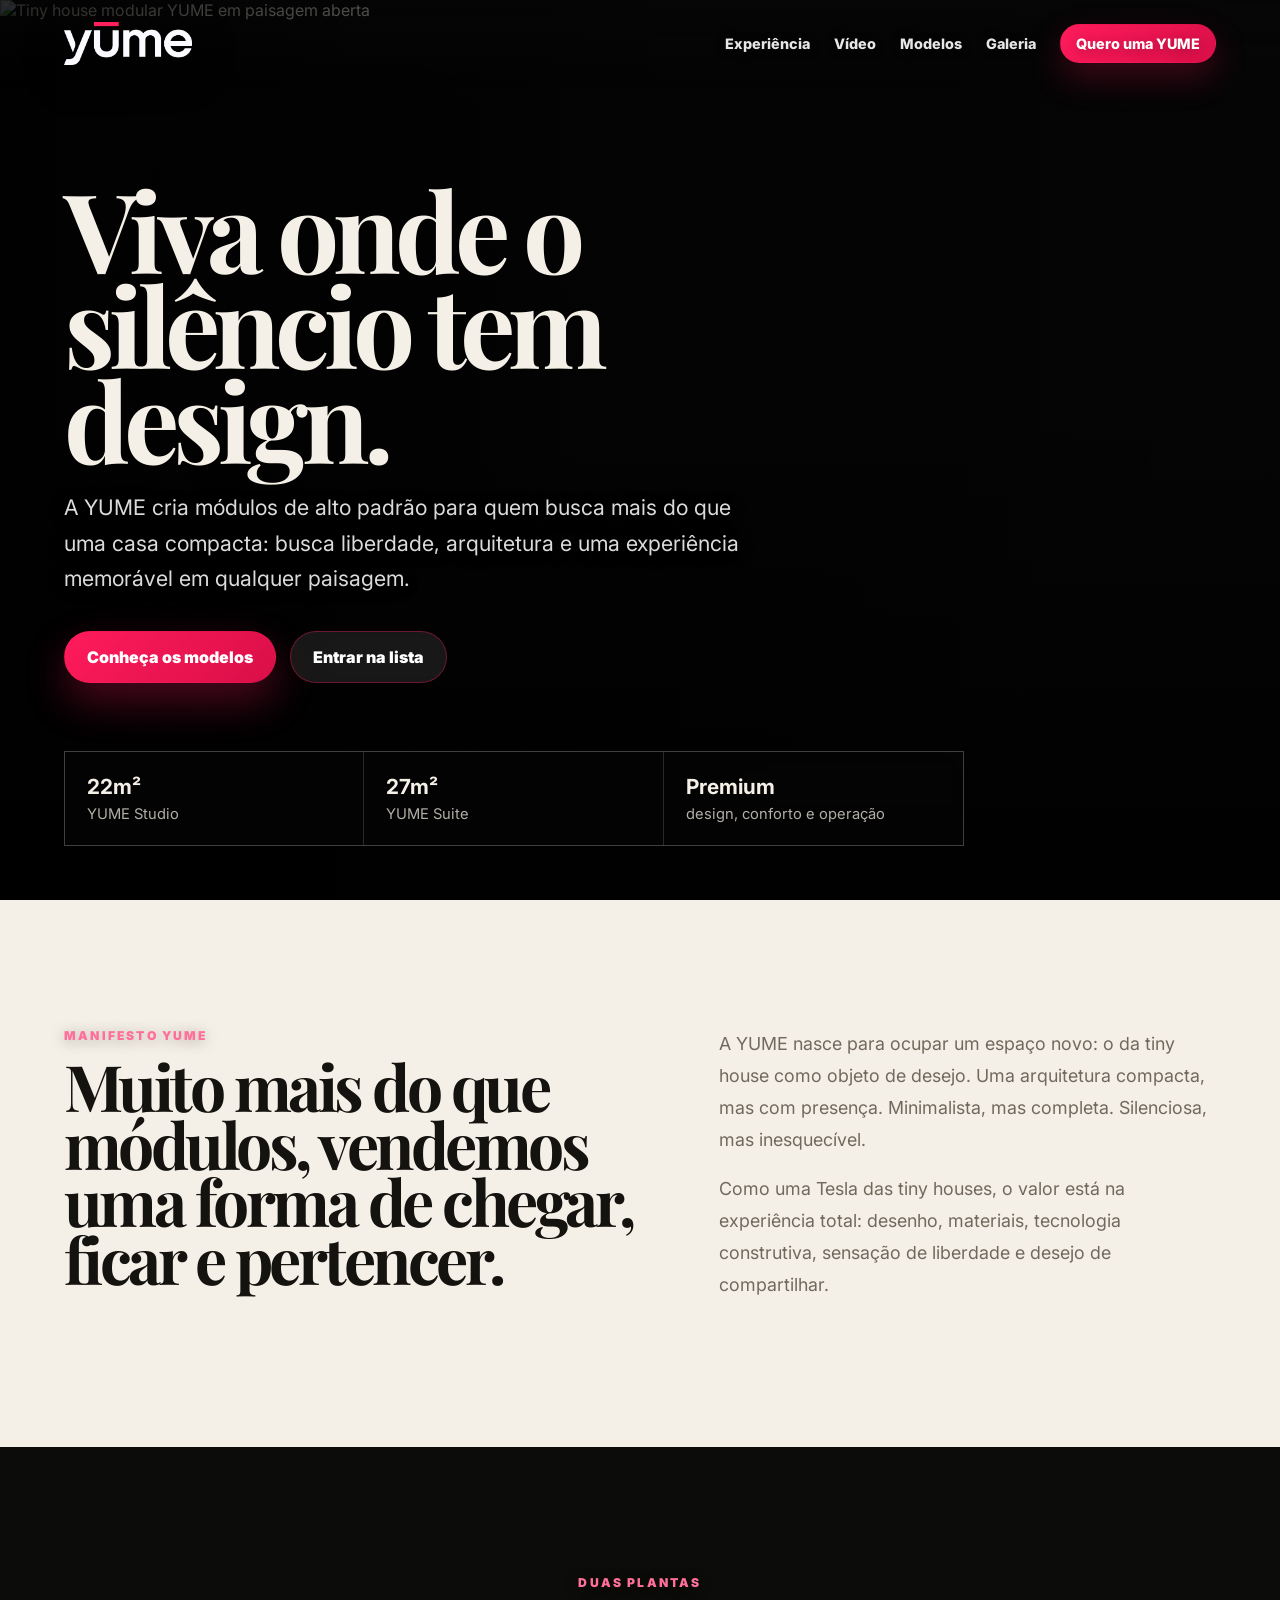
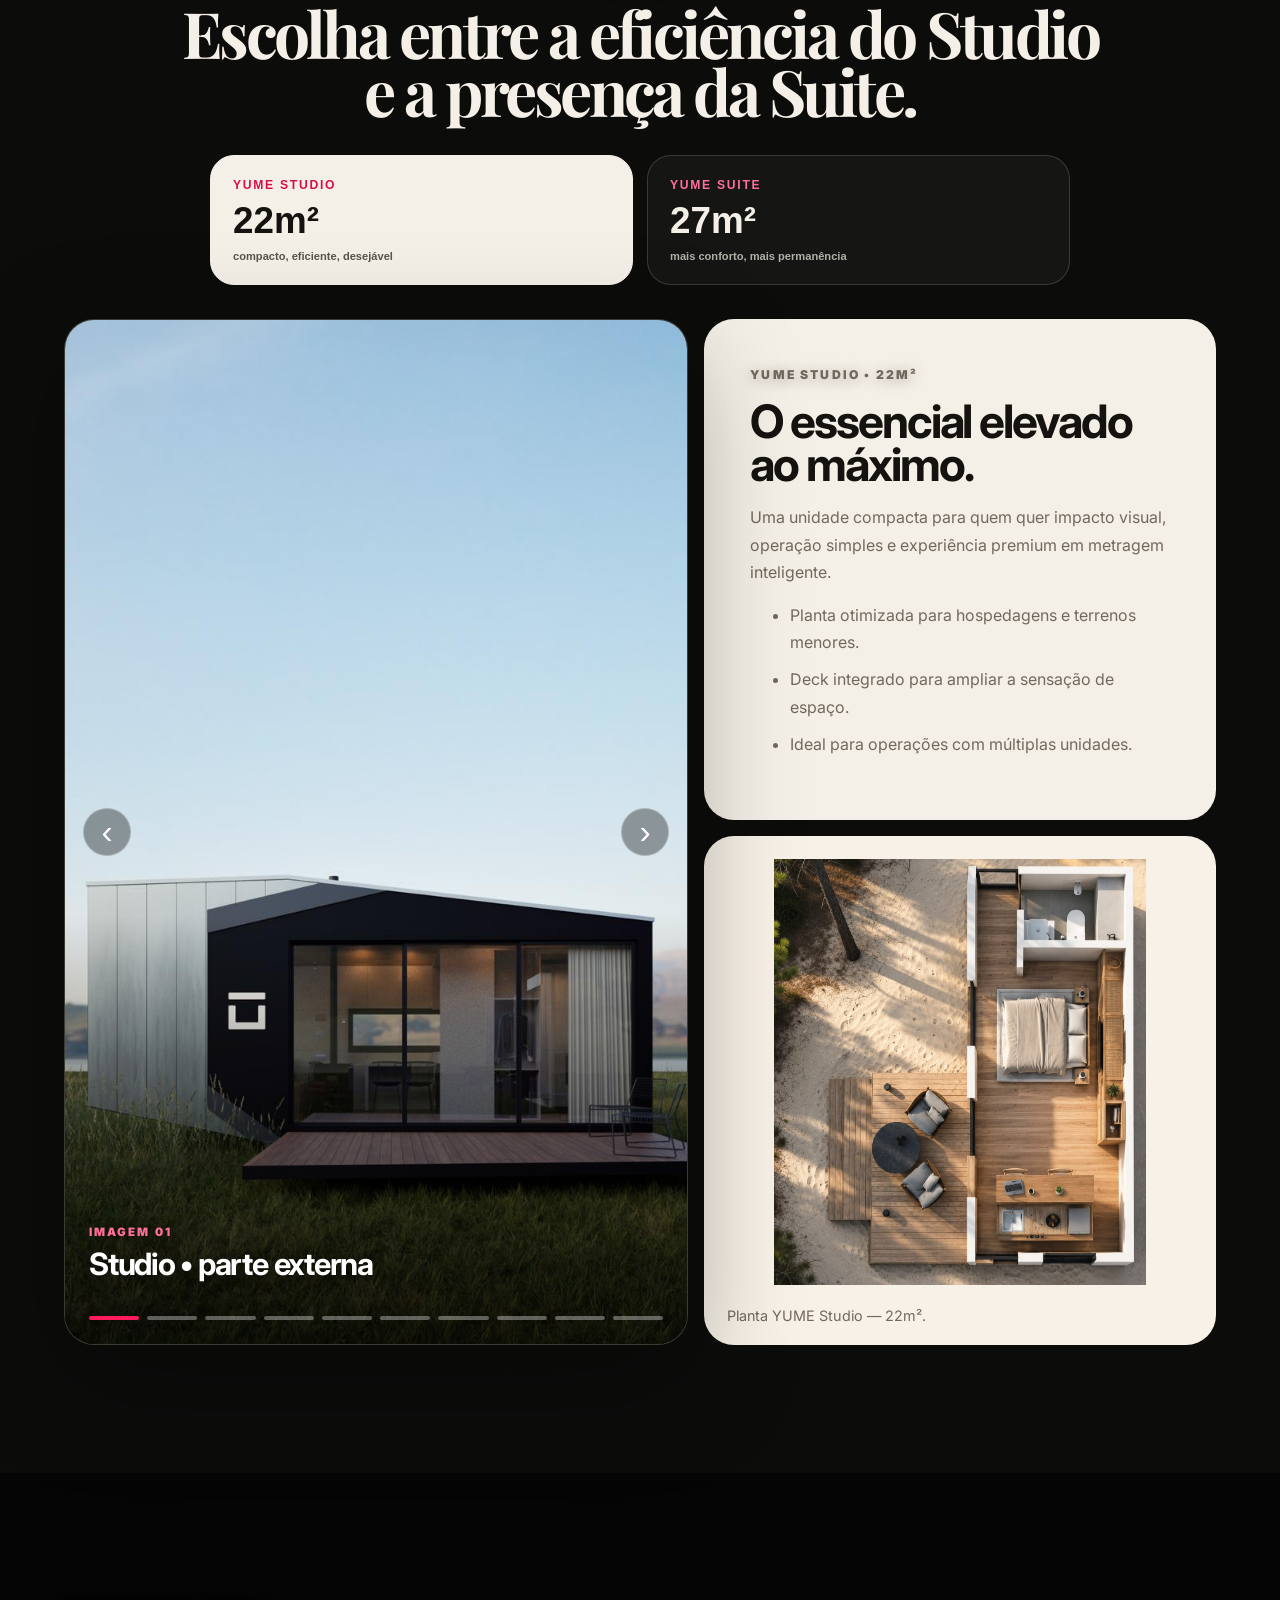
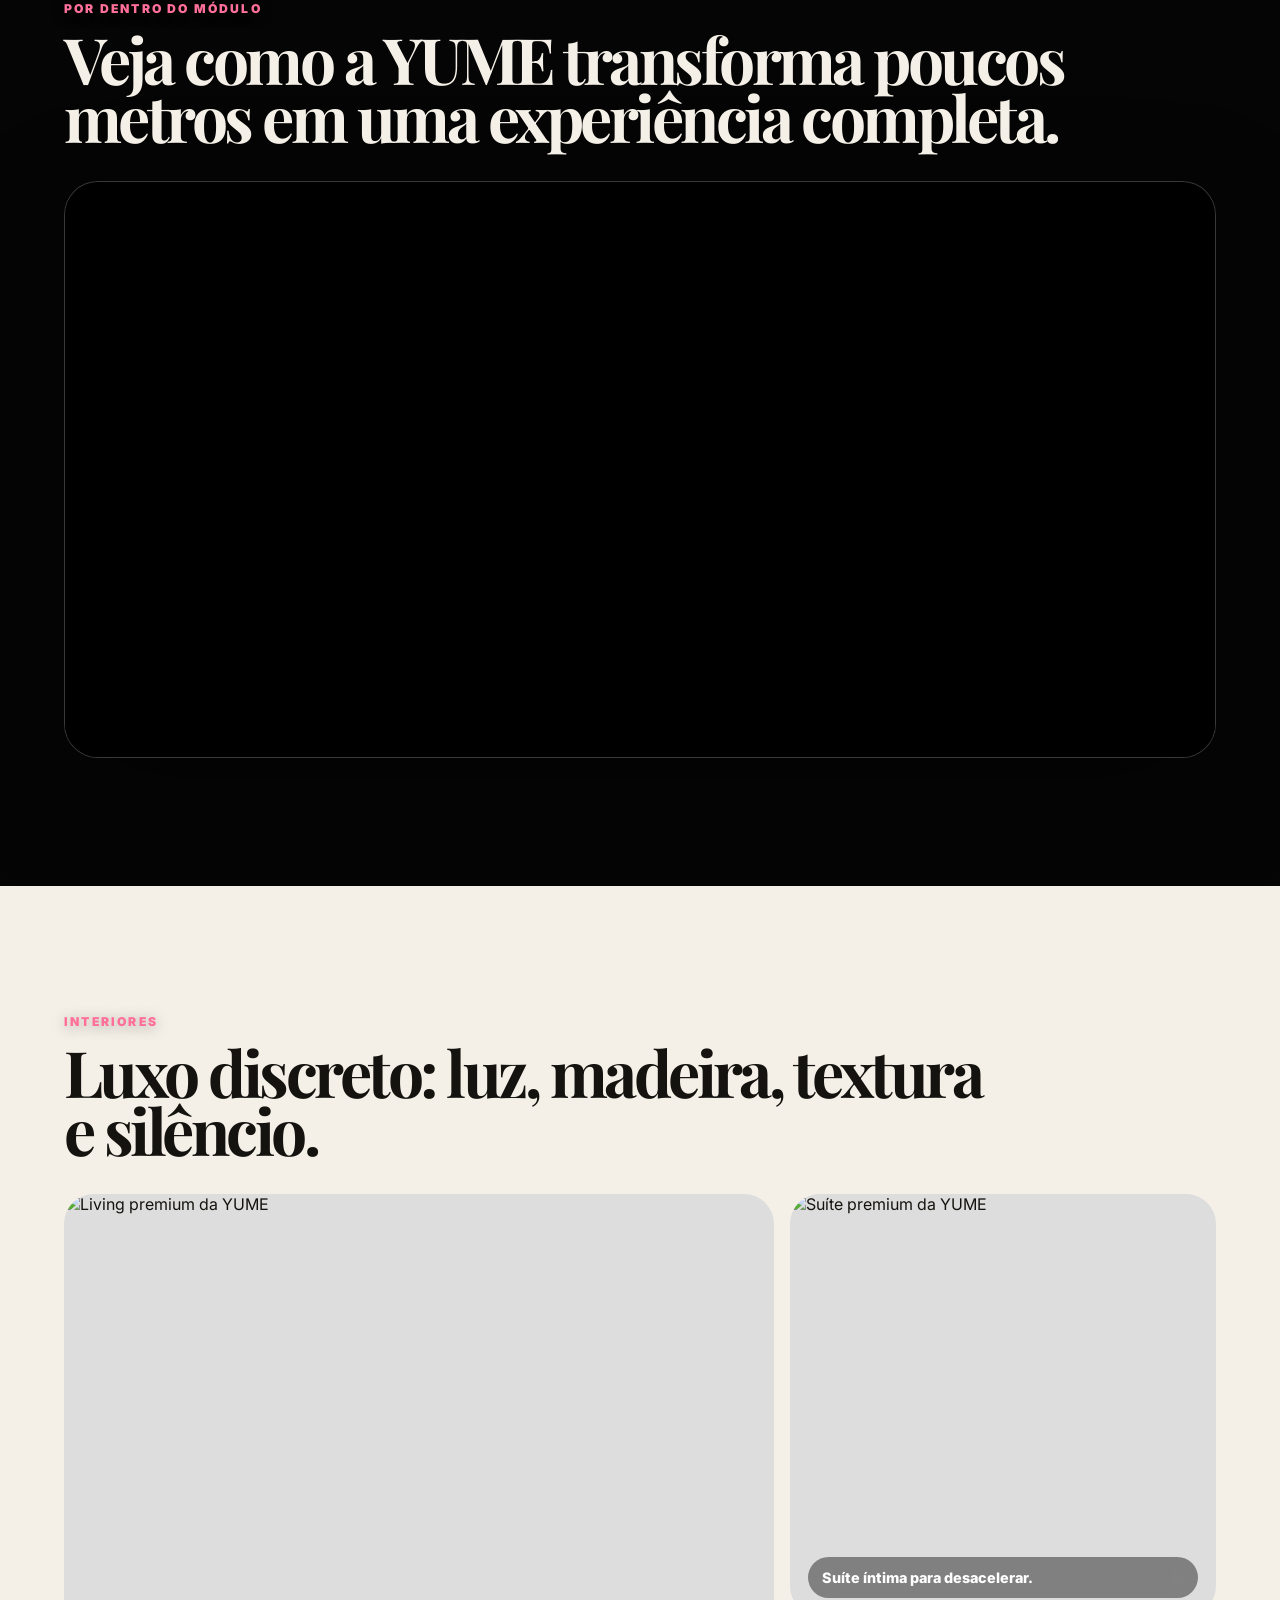
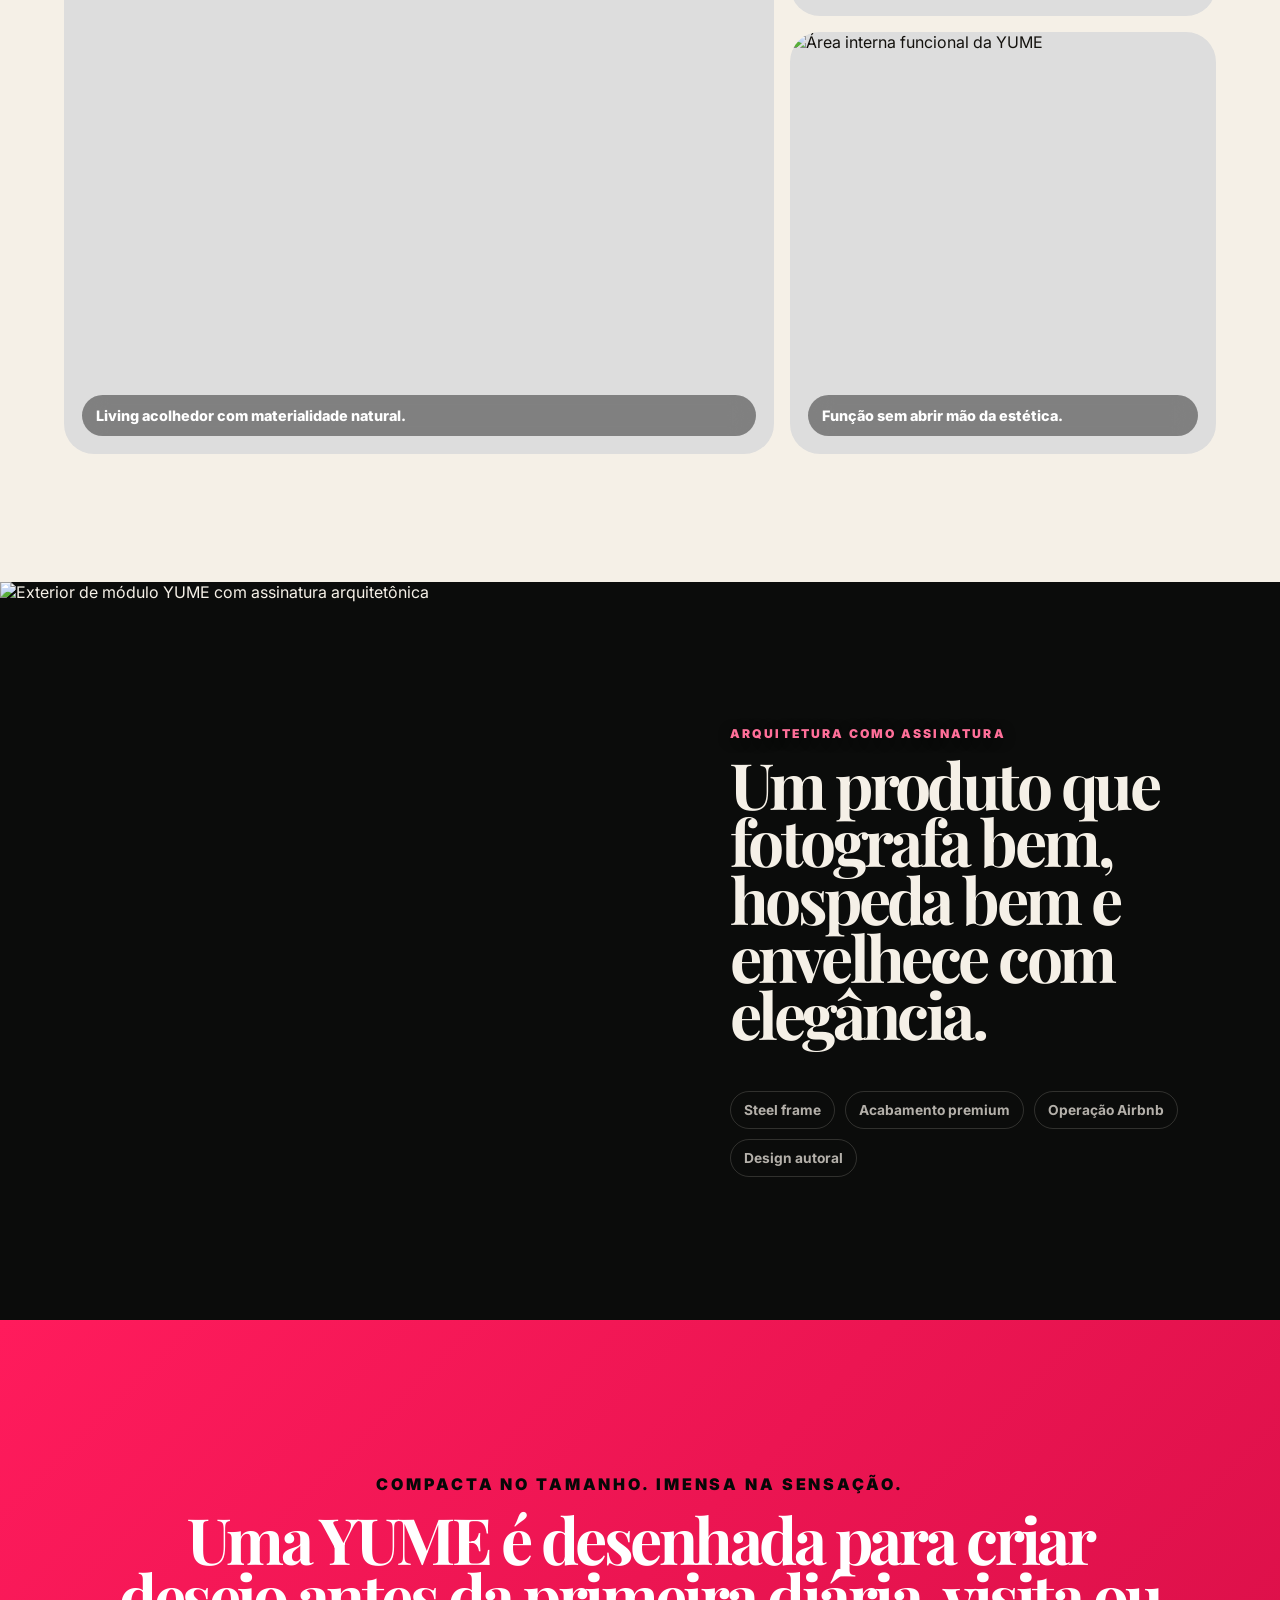
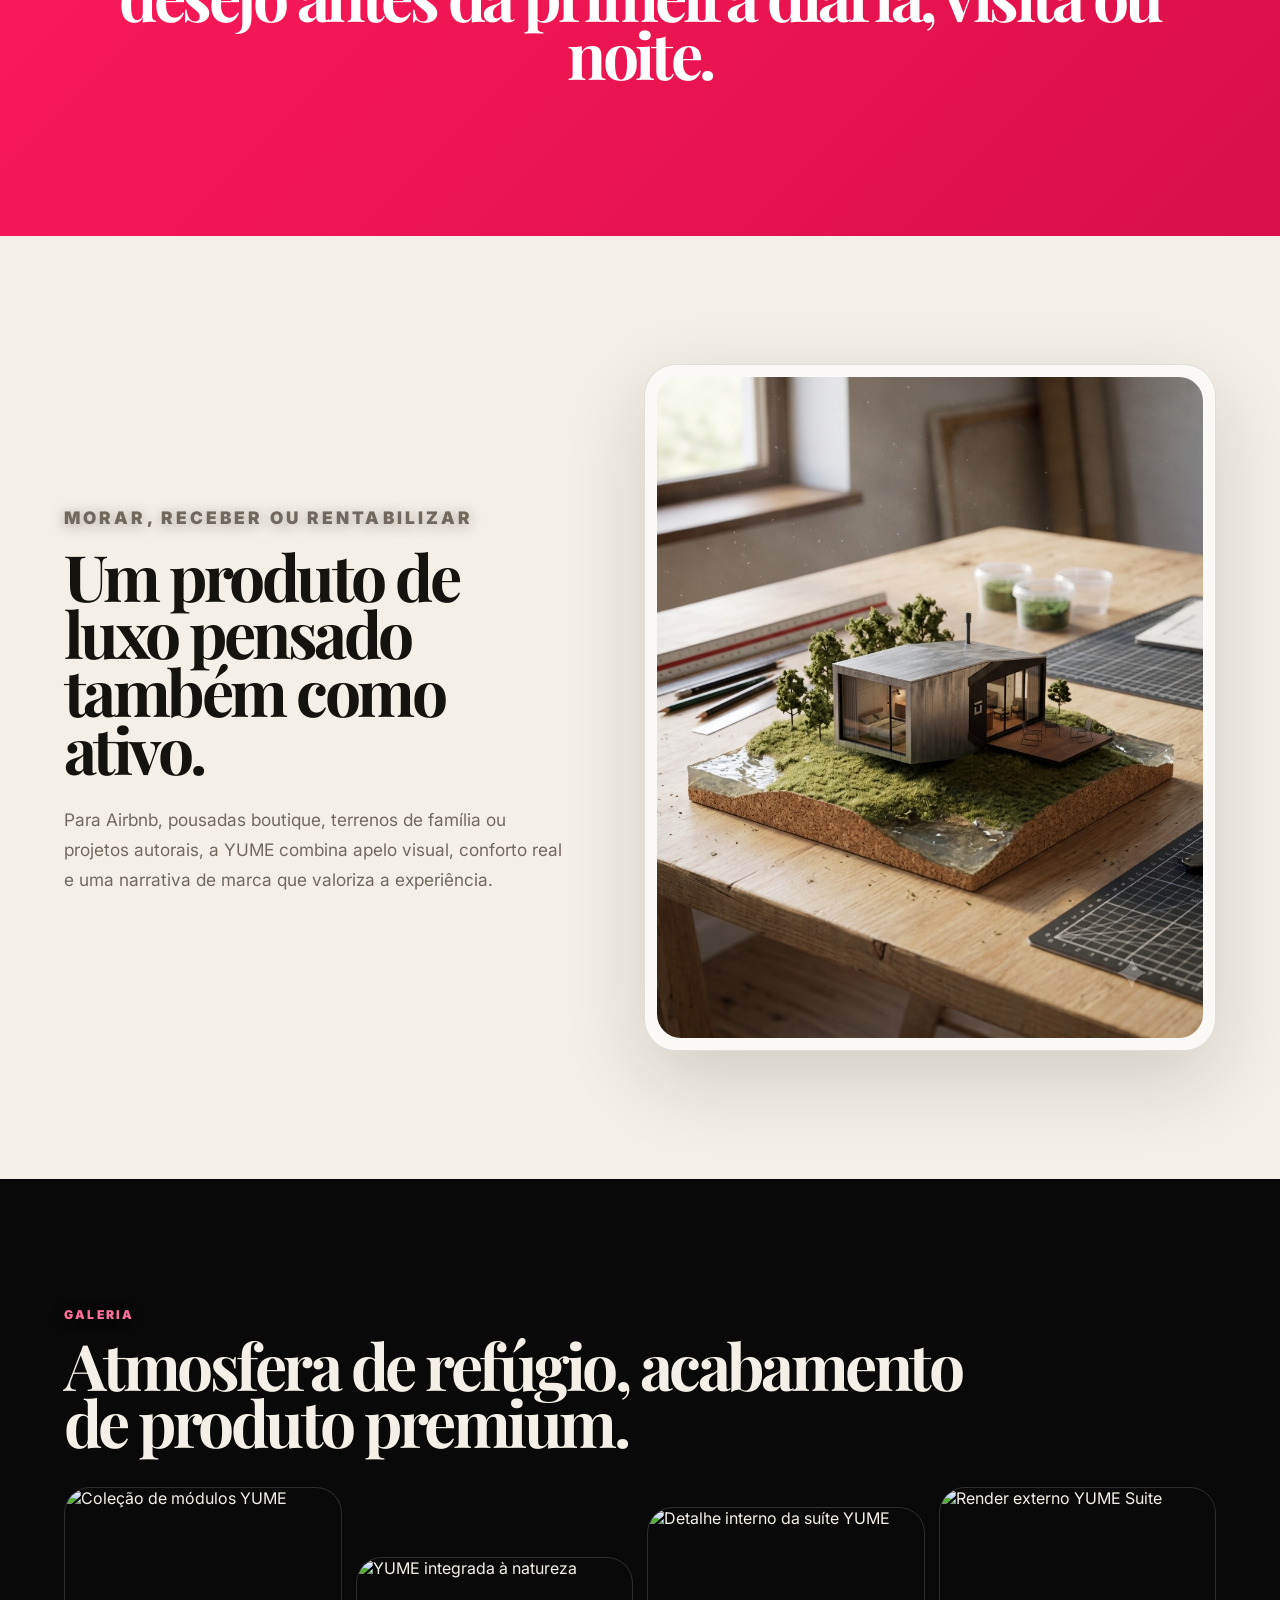
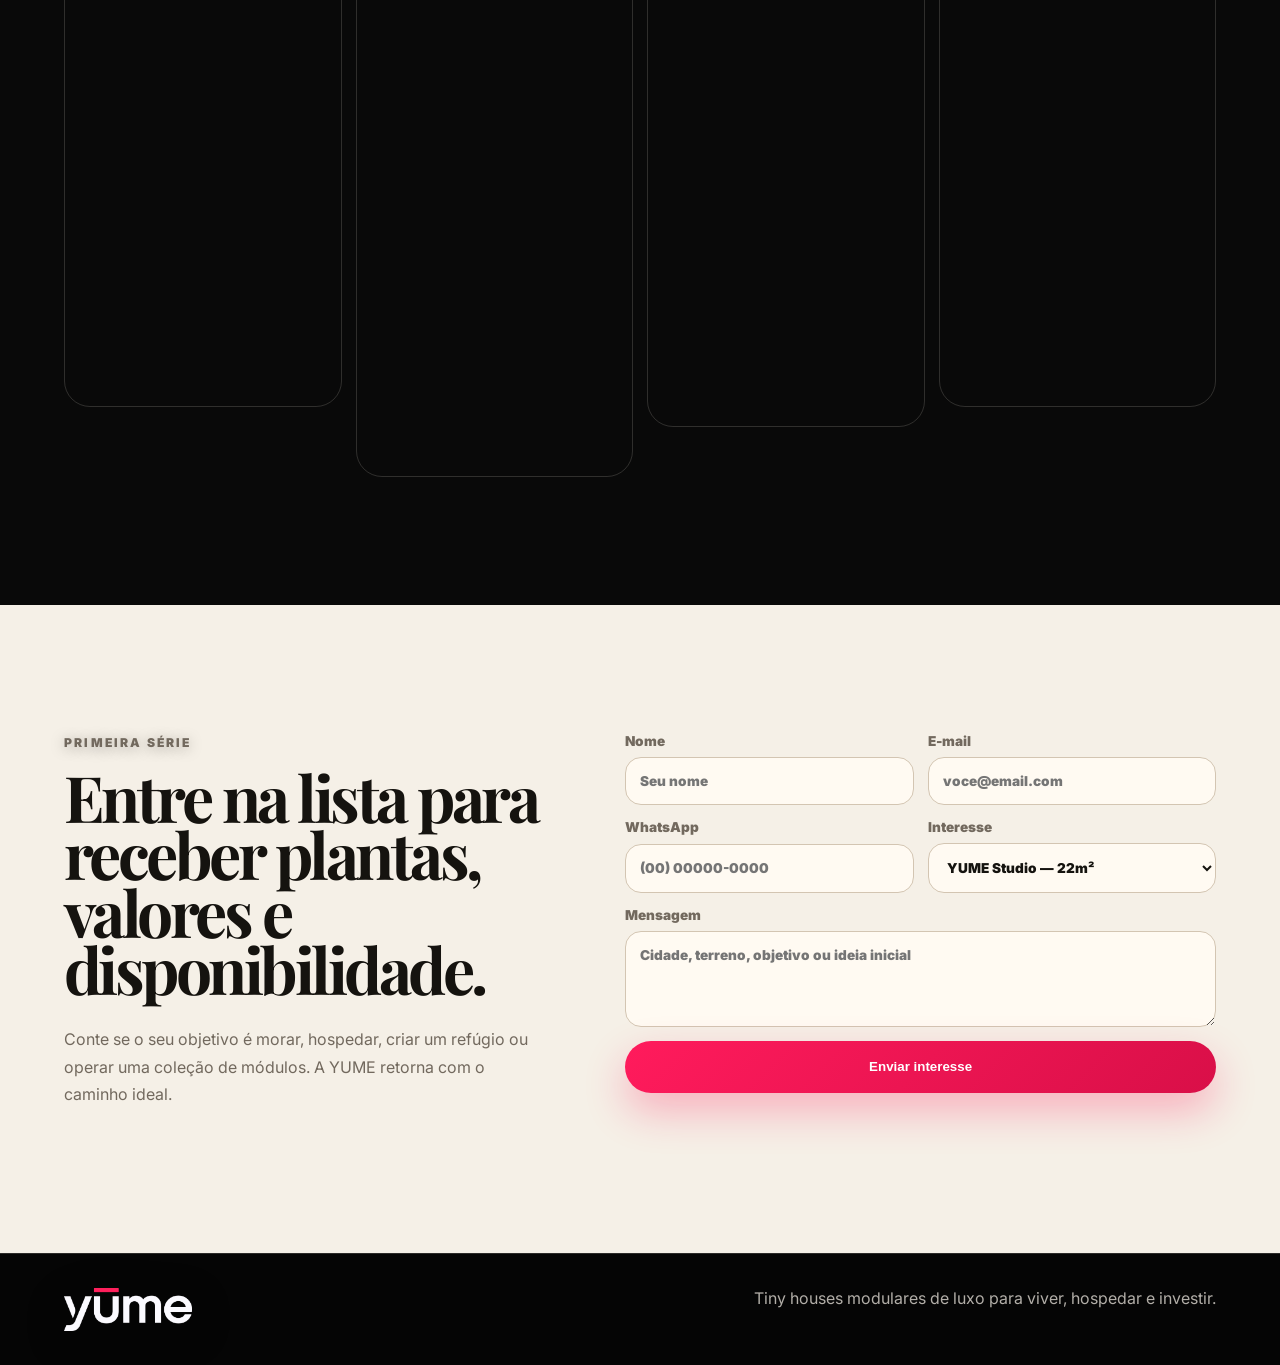
==== index.html @ b00a6242 "Atualiza seção de investimento com nova imagem" ====
<!doctype html>
<html lang="pt-BR">
<head>
  <meta charset="utf-8" />
  <meta name="viewport" content="width=device-width, initial-scale=1" />
  <title>YUME | Tiny Houses Modulares de Luxo</title>
  <meta name="description" content="Tiny houses modulares de luxo para viver, hospedar e investir. YUME Studio 22m² e YUME Suite 27m²." />
  <link rel="preconnect" href="https://fonts.googleapis.com">
  <link rel="preconnect" href="https://fonts.gstatic.com" crossorigin>
  <link href="https://fonts.googleapis.com/css2?family=Inter:wght@400;500;600;700;800;900&family=Playfair+Display:wght@600;700;800&display=swap" rel="stylesheet">
  <link rel="stylesheet" href="styles.css?v=hero-eyebrow-spacer" />
</head>
<body>
  <header class="site-header" data-header>
    <a class="brand brand-logo" href="#top" aria-label="YUME início">
      <img src="assets/yume-logo-oficial.png" alt="YUME" />
    </a>
    <button class="menu-toggle" type="button" aria-label="Abrir menu" data-menu-toggle>Menu</button>
    <nav class="nav" aria-label="Navegação principal" data-nav>
      <a href="#experiencia">Experiência</a>
      <a href="#video">Vídeo</a>
      <a href="#modelos">Modelos</a>
      <a href="#galeria">Galeria</a>
      <a class="nav-cta" href="#contato">Quero uma YUME</a>
    </nav>
  </header>

  <main id="top">
    <section class="hero">
      <img class="hero-media" src="assets/Home_inicial.png" alt="Tiny house modular YUME em paisagem aberta" />
      <div class="hero-shade"></div>
      <div class="hero-content">
        <p class="eyebrow hero-eyebrow-spacer" aria-hidden="true">&nbsp;</p>
        <h1>Viva onde o silêncio tem design.</h1>
        <p class="lead">A YUME cria módulos de alto padrão para quem busca mais do que uma casa compacta: busca liberdade, arquitetura e uma experiência memorável em qualquer paisagem.</p>
        <div class="hero-actions">
          <a class="button primary" href="#modelos">Conheça os modelos</a>
          <a class="button secondary" href="#contato">Entrar na lista</a>
        </div>
      </div>
      <div class="hero-strip" aria-label="Resumo dos modelos YUME">
        <div><strong>22m²</strong><span>YUME Studio</span></div>
        <div><strong>27m²</strong><span>YUME Suite</span></div>
        <div><strong>Premium</strong><span>design, conforto e operação</span></div>
      </div>
    </section>

    <section class="manifesto" id="experiencia">
      <div class="manifesto-title">
        <p class="eyebrow">Manifesto YUME</p>
        <h2>Muito mais do que módulos, vendemos uma forma de chegar, ficar e pertencer.</h2>
      </div>
      <div class="manifesto-copy">
        <p>A YUME nasce para ocupar um espaço novo: o da tiny house como objeto de desejo. Uma arquitetura compacta, mas com presença. Minimalista, mas completa. Silenciosa, mas inesquecível.</p>
        <p>Como uma Tesla das tiny houses, o valor está na experiência total: desenho, materiais, tecnologia construtiva, sensação de liberdade e desejo de compartilhar.</p>
      </div>
    </section>

    <section class="models" id="modelos">
      <div class="section-heading narrow centered">
        <p class="eyebrow">Duas plantas</p>
        <h2>Escolha entre a eficiência do Studio e a presença da Suite.</h2>
      </div>

      <div class="model-tabs" role="tablist" aria-label="Modelos YUME">
        <button class="model-tab active" type="button" role="tab" aria-selected="true" data-model="studio">
          <span>YUME Studio</span><strong>22m²</strong><small>compacto, eficiente, desejável</small>
        </button>
        <button class="model-tab" type="button" role="tab" aria-selected="false" data-model="suite">
          <span>YUME Suite</span><strong>27m²</strong><small>mais conforto, mais permanência</small>
        </button>
      </div>

      <div class="model-stage">
        <figure class="model-render model-carousel" aria-label="Galeria de imagens YUME" tabindex="0" data-model-carousel>
          <img src="assets/carrossel-modelos/yume-carrossel-01-externa.jpg" alt="Vista externa YUME 1" data-carousel-image />
          <button class="carousel-control prev" type="button" aria-label="Imagem anterior" data-carousel-prev>‹</button>
          <button class="carousel-control next" type="button" aria-label="Próxima imagem" data-carousel-next>›</button>
          <div class="carousel-meta" aria-live="polite">
            <span data-carousel-label>Imagem 01</span>
            <strong data-carousel-title>Parte externa</strong>
          </div>
          <div class="carousel-dots" aria-label="Selecionar imagem" data-carousel-dots></div>
        </figure>
        <article class="model-info">
          <p class="eyebrow" data-model-label>YUME Studio • 22m²</p>
          <h3 data-model-title>O essencial elevado ao máximo.</h3>
          <p data-model-description>Uma unidade compacta para quem quer impacto visual, operação simples e experiência premium em metragem inteligente.</p>
          <ul data-model-features>
            <li>Planta otimizada para hospedagens e terrenos menores.</li>
            <li>Deck integrado para ampliar a sensação de espaço.</li>
            <li>Ideal para operações com múltiplas unidades.</li>
          </ul>
        </article>
        <figure class="model-plan">
          <img src="assets/yume-studio-planta.jpg" alt="Planta YUME Studio 22m²" data-model-plan />
          <figcaption data-model-caption>Planta YUME Studio — 22m².</figcaption>
        </figure>
      </div>
    </section>

    <section class="video-section" id="video">
      <div class="section-heading">
        <p class="eyebrow">Por dentro do módulo</p>
        <h2>Veja como a YUME transforma poucos metros em uma experiência completa.</h2>
      </div>
      <div class="video-frame">
        <video controls playsinline preload="metadata" poster="assets/interior-living.png">
          <source src="assets/WhatsApp Video 2026-02-26 at 11.56.58.mp4" type="video/mp4" />
          Seu navegador não suporta vídeo HTML5.
        </video>
      </div>
    </section>

    <section class="interiors">
      <div class="section-heading narrow">
        <p class="eyebrow">Interiores</p>
        <h2>Luxo discreto: luz, madeira, textura e silêncio.</h2>
      </div>
      <div class="interior-grid">
        <figure class="wide"><img src="assets/interior-living.png" alt="Living premium da YUME" /><figcaption>Living acolhedor com materialidade natural.</figcaption></figure>
        <figure><img src="assets/interior-suite.png" alt="Suíte premium da YUME" /><figcaption>Suíte íntima para desacelerar.</figcaption></figure>
        <figure><img src="assets/interior-kitchen.png" alt="Área interna funcional da YUME" /><figcaption>Função sem abrir mão da estética.</figcaption></figure>
      </div>
    </section>

    <section class="signature">
      <figure class="signature-image">
        <img src="assets/exterior-signature.png" alt="Exterior de módulo YUME com assinatura arquitetônica" />
      </figure>
      <div class="signature-copy">
        <p class="eyebrow">Arquitetura como assinatura</p>
        <h2>Um produto que fotografa bem, hospeda bem e envelhece com elegância.</h2>
        <div class="pill-list">
          <span>Steel frame</span>
          <span>Acabamento premium</span>
          <span>Operação Airbnb</span>
          <span>Design autoral</span>
        </div>
      </div>
    </section>

    <section class="impact">
      <p>Compacta no tamanho. Imensa na sensação.</p>
      <h2>Uma YUME é desenhada para criar desejo antes da primeira diária, visita ou noite.</h2>
    </section>

    <section class="investment" id="investimento">
      <div class="investment-copy">
        <p class="eyebrow">Morar, receber ou rentabilizar</p>
        <h2>Um produto de luxo pensado também como ativo.</h2>
        <p>Para Airbnb, pousadas boutique, terrenos de família ou projetos autorais, a YUME combina apelo visual, conforto real e uma narrativa de marca que valoriza a experiência.</p>
      </div>
      <figure class="investment-image">
        <img src="assets/investment-miniatura-luxo.png" alt="Maquete de módulo YUME sobre mesa de projeto" />
      </figure>
    </section>

    <section class="gallery" id="galeria">
      <div class="section-heading narrow">
        <p class="eyebrow">Galeria</p>
        <h2>Atmosfera de refúgio, acabamento de produto premium.</h2>
      </div>
      <div class="gallery-grid">
        <img src="assets/exterior-collection.png" alt="Coleção de módulos YUME" />
        <img src="assets/exterior-retreat.png" alt="YUME integrada à natureza" />
        <img src="assets/interior-suite-detail.png" alt="Detalhe interno da suíte YUME" />
        <img src="assets/model-suite.png" alt="Render externo YUME Suite" />
      </div>
    </section>

    <section class="contact" id="contato">
      <div class="contact-copy">
        <p class="eyebrow">Primeira série</p>
        <h2>Entre na lista para receber plantas, valores e disponibilidade.</h2>
        <p>Conte se o seu objetivo é morar, hospedar, criar um refúgio ou operar uma coleção de módulos. A YUME retorna com o caminho ideal.</p>
      </div>
      <form class="contact-form" name="contato-yume" action="mailto:contato@yume.com.br" method="post" enctype="text/plain">
        <label>Nome<input name="nome" type="text" placeholder="Seu nome" required></label>
        <label>E-mail<input name="email" type="email" placeholder="voce@email.com" required></label>
        <label>WhatsApp<input name="whatsapp" type="tel" placeholder="(00) 00000-0000"></label>
        <label>Interesse<select name="interesse">
          <option>YUME Studio — 22m²</option>
          <option>YUME Suite — 27m²</option>
          <option>Projeto para Airbnb</option>
          <option>Quero entender a melhor opção</option>
        </select></label>
        <label class="full">Mensagem<textarea name="mensagem" rows="4" placeholder="Cidade, terreno, objetivo ou ideia inicial"></textarea></label>
        <button class="button primary full" type="submit">Enviar interesse</button>
      </form>
    </section>
  </main>

  <footer>
    <img class="footer-logo" src="assets/yume-logo-oficial.png" alt="YUME" />
    <span>Tiny houses modulares de luxo para viver, hospedar e investir.</span>
  </footer>

  <script src="script.js?v=carousel-labels-42dd81f"></script>
</body>
</html>
---- styles.css ----
:root {
  --black: #070807;
  --black-soft: #11120f;
  --ivory: #f5f0e7;
  --ivory-2: #e8ddcd;
  --stone: #b9b0a3;
  --muted: rgba(245, 240, 231, .72);
  --muted-dark: #72695e;
  --pink: #ff1b5c;
  --pink-soft: #ff6f99;
  --pink-deep: #d90f48;
  --rose-ink: #2a0712;
  --line: rgba(245, 240, 231, .16);
  --line-dark: rgba(17, 18, 15, .12);
  --shadow: 0 34px 110px rgba(0,0,0,.34);
}
* { box-sizing: border-box; }
html { scroll-behavior: smooth; }
body { margin: 0; font-family: Inter, system-ui, -apple-system, Segoe UI, sans-serif; color: var(--ivory); background: #050505; }
a { color: inherit; text-decoration: none; }
img, video { display: block; max-width: 100%; }
p, h1, h2, h3 { margin-top: 0; }

.site-header { position: fixed; inset: 0 0 auto; z-index: 50; display: flex; align-items: center; justify-content: space-between; gap: 24px; padding: 22px clamp(20px,5vw,76px); transition: .25s ease; background: linear-gradient(180deg, rgba(7,8,7,.42), rgba(7,8,7,0)); }
.site-header.is-scrolled { padding-block: 14px; background: rgba(7,8,7,.72); backdrop-filter: blur(20px); border-bottom: 1px solid var(--line); }
.brand { display: grid; gap: 2px; color: var(--pink); font-family: 'Playfair Display', Georgia, serif; font-weight: 800; letter-spacing: .28em; text-transform: uppercase; }
.brand-logo { align-items: center; width: clamp(104px, 10vw, 152px); }
.brand-logo img { width: 100%; height: auto; object-fit: contain; filter: drop-shadow(0 10px 24px rgba(0,0,0,.34)); }
.brand small { color: rgba(255,255,255,.78); font-family: Inter, system-ui, sans-serif; font-size: .56rem; text-transform: uppercase; letter-spacing: .26em; }
.nav { display: flex; align-items: center; gap: 24px; color: rgba(255,255,255,.9); font-size: .9rem; font-weight: 800; text-shadow: 0 2px 12px rgba(0,0,0,.28); }
.nav a:hover, .nav-cta { color: var(--pink-soft); }
.nav-cta { padding: 10px 15px; border: 1px solid transparent; border-radius: 999px; color: #fff; background: linear-gradient(135deg, var(--pink), var(--pink-deep)); box-shadow: 0 14px 34px rgba(255,27,92,.24); }
.menu-toggle { display: none; background: transparent; color: #fff; border: 0; font-weight: 800; }

.hero { position: relative; min-height: 100svh; display: grid; align-items: end; overflow: hidden; padding: 150px clamp(20px,5vw,76px) 54px; }
.hero-media { position: absolute; inset: 0; width: 100%; height: 100%; object-fit: cover; object-position: center bottom; }
.hero-shade { position: absolute; inset: 0; background: linear-gradient(90deg, rgba(0,0,0,.74), rgba(0,0,0,.32) 46%, rgba(0,0,0,.08)), linear-gradient(0deg, rgba(0,0,0,.86), transparent 58%), radial-gradient(circle at 28% 34%, rgba(0,0,0,.34), transparent 32%); }
.hero-content, .hero-strip { position: relative; z-index: 1; }
.hero-content { max-width: 860px; margin-bottom: 1vh; }
.eyebrow { margin-bottom: 14px; color: var(--pink-soft); font-size: .76rem; font-weight: 900; letter-spacing: .18em; text-transform: uppercase; text-shadow: 0 2px 14px rgba(0,0,0,.35); }
h1, h2 { font-family: 'Playfair Display', Georgia, serif; letter-spacing: -.055em; }
h1 { margin-bottom: 24px; max-width: 900px; font-size: clamp(3.35rem, 8.6vw, 8.3rem); line-height: .86; }
h2 { margin-bottom: 28px; font-size: clamp(2.45rem, 5vw, 6rem); line-height: .9; }
h3 { margin-bottom: 18px; font-size: clamp(2rem, 3.6vw, 4rem); line-height: .94; letter-spacing: -.045em; }
.lead { max-width: 700px; color: rgba(255,255,255,.86); font-size: clamp(1.08rem, 1.8vw, 1.34rem); line-height: 1.65; text-shadow: 0 2px 18px rgba(0,0,0,.36); }
.hero-actions { display: flex; flex-wrap: wrap; gap: 14px; margin-top: 34px; }
.button { min-height: 52px; display: inline-flex; align-items: center; justify-content: center; padding: 0 22px; border-radius: 999px; font-weight: 900; border: 1px solid transparent; cursor: pointer; }
.button.primary { color: #fff; background: linear-gradient(135deg, var(--pink), var(--pink-deep)); box-shadow: 0 18px 42px rgba(255,27,92,.30); }
.button.secondary { color: #fff; background: rgba(255,255,255,.09); border-color: rgba(255,27,92,.36); backdrop-filter: blur(10px); }
.hero-strip { display: grid; grid-template-columns: repeat(3, 1fr); max-width: 900px; margin-top: 56px; border: 1px solid rgba(255,255,255,.24); background: rgba(7,8,7,.44); backdrop-filter: blur(18px); }
.hero-strip div { padding: 22px; border-right: 1px solid var(--line); }
.hero-strip div:last-child { border-right: 0; }
.hero-strip strong, .hero-strip span { display: block; }
.hero-strip strong { font-size: 1.3rem; }
.hero-strip span { margin-top: 6px; color: var(--muted); font-size: .92rem; }

.manifesto, .video-section, .interiors, .models, .investment, .gallery { padding: clamp(72px,10vw,150px) clamp(20px,5vw,76px); }
.manifesto { display: grid; grid-template-columns: 1fr .86fr; gap: clamp(28px,6vw,90px); background: var(--ivory); color: #15130f; }
.manifesto-copy { color: var(--muted-dark); font-size: 1.12rem; line-height: 1.78; }

.signature { display: grid; grid-template-columns: 1fr 1fr; align-items: stretch; min-height: 82vh; background: #0b0c0b; }
.signature-image { margin: 0; min-height: 620px; }
.signature-image img { width: 100%; height: 100%; object-fit: cover; }
.signature-copy { display: grid; align-content: center; padding: clamp(44px,7vw,100px); }
.pill-list { display: flex; flex-wrap: wrap; gap: 10px; margin-top: 20px; }
.pill-list span { padding: 10px 13px; border: 1px solid var(--line); border-radius: 999px; color: var(--muted); font-weight: 700; font-size: .86rem; }

.section-heading { margin-bottom: 36px; max-width: 1040px; }
.section-heading.narrow { max-width: 920px; }
.section-heading.centered { text-align: center; margin-inline: auto; }
.video-section { background: #050505; }
.video-frame { overflow: hidden; border: 1px solid var(--line); border-radius: 34px; background: #151515; box-shadow: var(--shadow); }
.video-frame video { width: 100%; max-height: 82vh; object-fit: contain; background: #000; }

.interiors { background: var(--ivory); color: #15130f; }
.interior-grid { display: grid; grid-template-columns: 1.25fr .75fr; gap: 16px; }
.interior-grid figure { position: relative; margin: 0; overflow: hidden; min-height: 420px; border-radius: 30px; background: #ddd; }
.interior-grid figure.wide { grid-row: span 2; min-height: 860px; }
.interior-grid img { width: 100%; height: 100%; object-fit: cover; }
.interior-grid figcaption { position: absolute; left: 18px; right: 18px; bottom: 18px; padding: 12px 14px; border-radius: 999px; color: #fff; background: rgba(0,0,0,.42); backdrop-filter: blur(12px); font-weight: 800; font-size: .9rem; }

.models { background: #0c0d0b; }
.model-tabs { display: grid; grid-template-columns: 1fr 1fr; gap: 14px; max-width: 860px; margin: 0 auto 34px; }
.model-tab { text-align: left; padding: 22px; border-radius: 24px; color: var(--ivory); background: rgba(255,255,255,.04); border: 1px solid var(--line); cursor: pointer; }
.model-tab.active { background: var(--ivory); color: #15130f; border-color: var(--ivory); }
.model-tab span, .model-tab strong, .model-tab small { display: block; }
.model-tab span { color: var(--pink-soft); font-size: .76rem; font-weight: 900; letter-spacing: .14em; text-transform: uppercase; }
.model-tab.active span { color: var(--pink-deep); }
.model-tab strong { margin-top: 8px; font-size: 2.3rem; }
.model-tab small { margin-top: 8px; opacity: .7; font-weight: 700; }
.model-stage { display: grid; grid-template-columns: 1fr .82fr; gap: 16px; align-items: stretch; }
.model-render, .model-plan { margin: 0; overflow: hidden; border-radius: 30px; background: #171711; border: 1px solid var(--line); }
.model-render { min-height: 760px; grid-row: span 2; }
.model-render img { width: 100%; height: 100%; object-fit: cover; }
.model-carousel { position: relative; isolation: isolate; box-shadow: var(--shadow); }
.model-carousel::after { content: ''; position: absolute; inset: auto 0 0; z-index: 1; height: 42%; background: linear-gradient(0deg, rgba(0,0,0,.72), rgba(0,0,0,0)); pointer-events: none; }
.model-carousel img { transition: opacity .28s ease, transform .48s ease; }
.model-carousel.is-changing img { opacity: .72; transform: scale(1.015); }
.carousel-control { position: absolute; top: 50%; z-index: 3; width: 48px; height: 48px; display: inline-flex; align-items: center; justify-content: center; transform: translateY(-50%); border: 1px solid rgba(255,255,255,.28); border-radius: 999px; color: #fff; background: rgba(7,8,7,.36); backdrop-filter: blur(14px); font-size: 2.1rem; line-height: 1; cursor: pointer; transition: .2s ease; }
.carousel-control:hover { background: rgba(255,255,255,.16); border-color: rgba(255,255,255,.46); }
.carousel-control.prev { left: 18px; }
.carousel-control.next { right: 18px; }
.carousel-meta { position: absolute; left: 24px; bottom: 62px; z-index: 3; display: grid; gap: 6px; color: #fff; text-shadow: 0 2px 14px rgba(0,0,0,.48); }
.carousel-meta span { color: var(--pink-soft); font-size: .72rem; font-weight: 900; letter-spacing: .18em; text-transform: uppercase; }
.carousel-meta strong { font-size: clamp(1.35rem, 2.4vw, 2.4rem); letter-spacing: -.04em; }
.carousel-dots { position: absolute; left: 24px; right: 24px; bottom: 24px; z-index: 3; display: flex; gap: 8px; }
.carousel-dot { flex: 1; min-width: 12px; height: 4px; padding: 0; border: 0; border-radius: 999px; background: rgba(255,255,255,.34); cursor: pointer; }
.carousel-dot.active { background: var(--pink); }
.model-info { padding: clamp(26px,4vw,46px); border-radius: 30px; background: var(--ivory); color: #15130f; }
.model-info p, .model-info li { color: var(--muted-dark); line-height: 1.7; }
.model-info li { margin: 10px 0; }
.model-plan { min-height: 430px; display: grid; align-content: center; background: #f7f1e7; }
.model-plan img { width: 100%; max-height: 470px; object-fit: contain; padding: 22px; }
.model-plan figcaption { padding: 0 22px 20px; color: var(--muted-dark); font-size: .9rem; }

.impact { padding: clamp(86px,12vw,180px) clamp(20px,5vw,76px); text-align: center; background: linear-gradient(135deg, var(--pink), var(--pink-deep)); }
.impact p { color: #070807; text-transform: uppercase; letter-spacing: .18em; font-weight: 900; }
.impact h2 { max-width: 1080px; margin: 0 auto; color: #fff; }

.investment { display: grid; grid-template-columns: .88fr 1fr; gap: clamp(30px,6vw,90px); align-items: center; background: var(--ivory); color: #15130f; }
.investment-copy p { color: var(--muted-dark); line-height: 1.72; font-size: 1.08rem; }
.investment-image { margin: 0; display: flex; padding: 12px; overflow: hidden; min-height: 500px; aspect-ratio: 5 / 6; border: 1px solid var(--line-dark); border-radius: 32px; background: rgba(255,255,255,.6); box-shadow: 0 28px 80px rgba(17,18,15,.16); }
.investment-image img { width: 100%; height: 100%; border-radius: 24px; object-fit: cover; object-position: center 72%; }

.gallery { background: #090909; }
.gallery-grid { display: grid; grid-template-columns: repeat(4, 1fr); gap: 14px; }
.gallery-grid img { width: 100%; height: 520px; object-fit: cover; border-radius: 26px; border: 1px solid var(--line); }
.gallery-grid img:nth-child(2) { margin-top: 70px; }
.gallery-grid img:nth-child(3) { margin-top: 20px; }

.contact { display: grid; grid-template-columns: .82fr 1fr; gap: clamp(30px,6vw,90px); padding: clamp(72px,10vw,150px) clamp(20px,5vw,76px); background: var(--ivory); color: #15130f; }
.contact-copy p { color: var(--muted-dark); line-height: 1.72; }
.contact-form { display: grid; grid-template-columns: 1fr 1fr; gap: 14px; align-self: start; }
.contact-form label { display: grid; gap: 8px; color: var(--muted-dark); font-size: .85rem; font-weight: 900; }
.contact-form input, .contact-form select, .contact-form textarea { width: 100%; border: 1px solid #d3c5b2; border-radius: 16px; padding: 15px 14px; font: inherit; color: #15130f; background: #fffaf2; }
.contact-form .full { grid-column: 1 / -1; }
.contact-form button { border: 0; }
footer { display: flex; justify-content: space-between; gap: 16px; padding: 34px clamp(20px,5vw,76px); border-top: 1px solid var(--line); color: rgba(255,255,255,.82); background: #050505; }
footer span { color: var(--muted); }

@media (max-width: 980px) {
  .menu-toggle { display: inline-flex; }
  .brand-logo { width: 112px; }
  .nav { display: none; position: absolute; top: 68px; left: 20px; right: 20px; flex-direction: column; align-items: stretch; padding: 18px; border: 1px solid var(--line); border-radius: 20px; background: rgba(7,8,7,.95); }
  .nav.is-open { display: flex; }
  h1 { font-size: clamp(3.5rem, 17vw, 6rem); }
  .hero-strip, .manifesto, .signature, .interior-grid, .model-tabs, .model-stage, .investment, .gallery-grid, .contact, .contact-form { grid-template-columns: 1fr; }
  .hero-strip { margin-top: 48px; }
  .hero-strip div { border-right: 0; border-bottom: 1px solid var(--line); }
  .hero-strip div:last-child { border-bottom: 0; }
  .signature-image, .model-render, .interior-grid figure.wide, .investment-image { min-height: 460px; }
  .carousel-control { width: 42px; height: 42px; font-size: 1.8rem; }
  .carousel-meta { left: 18px; bottom: 54px; }
  .carousel-dots { left: 18px; right: 18px; bottom: 20px; }
  .gallery-grid img, .gallery-grid img:nth-child(n) { height: 430px; margin-top: 0; }
  footer { flex-direction: column; }
}

.footer-logo { width: clamp(104px, 10vw, 150px); height: auto; object-fit: contain; filter: drop-shadow(0 8px 20px rgba(0,0,0,.28)); }
::selection { color: var(--rose-ink); background: var(--pink-soft); }
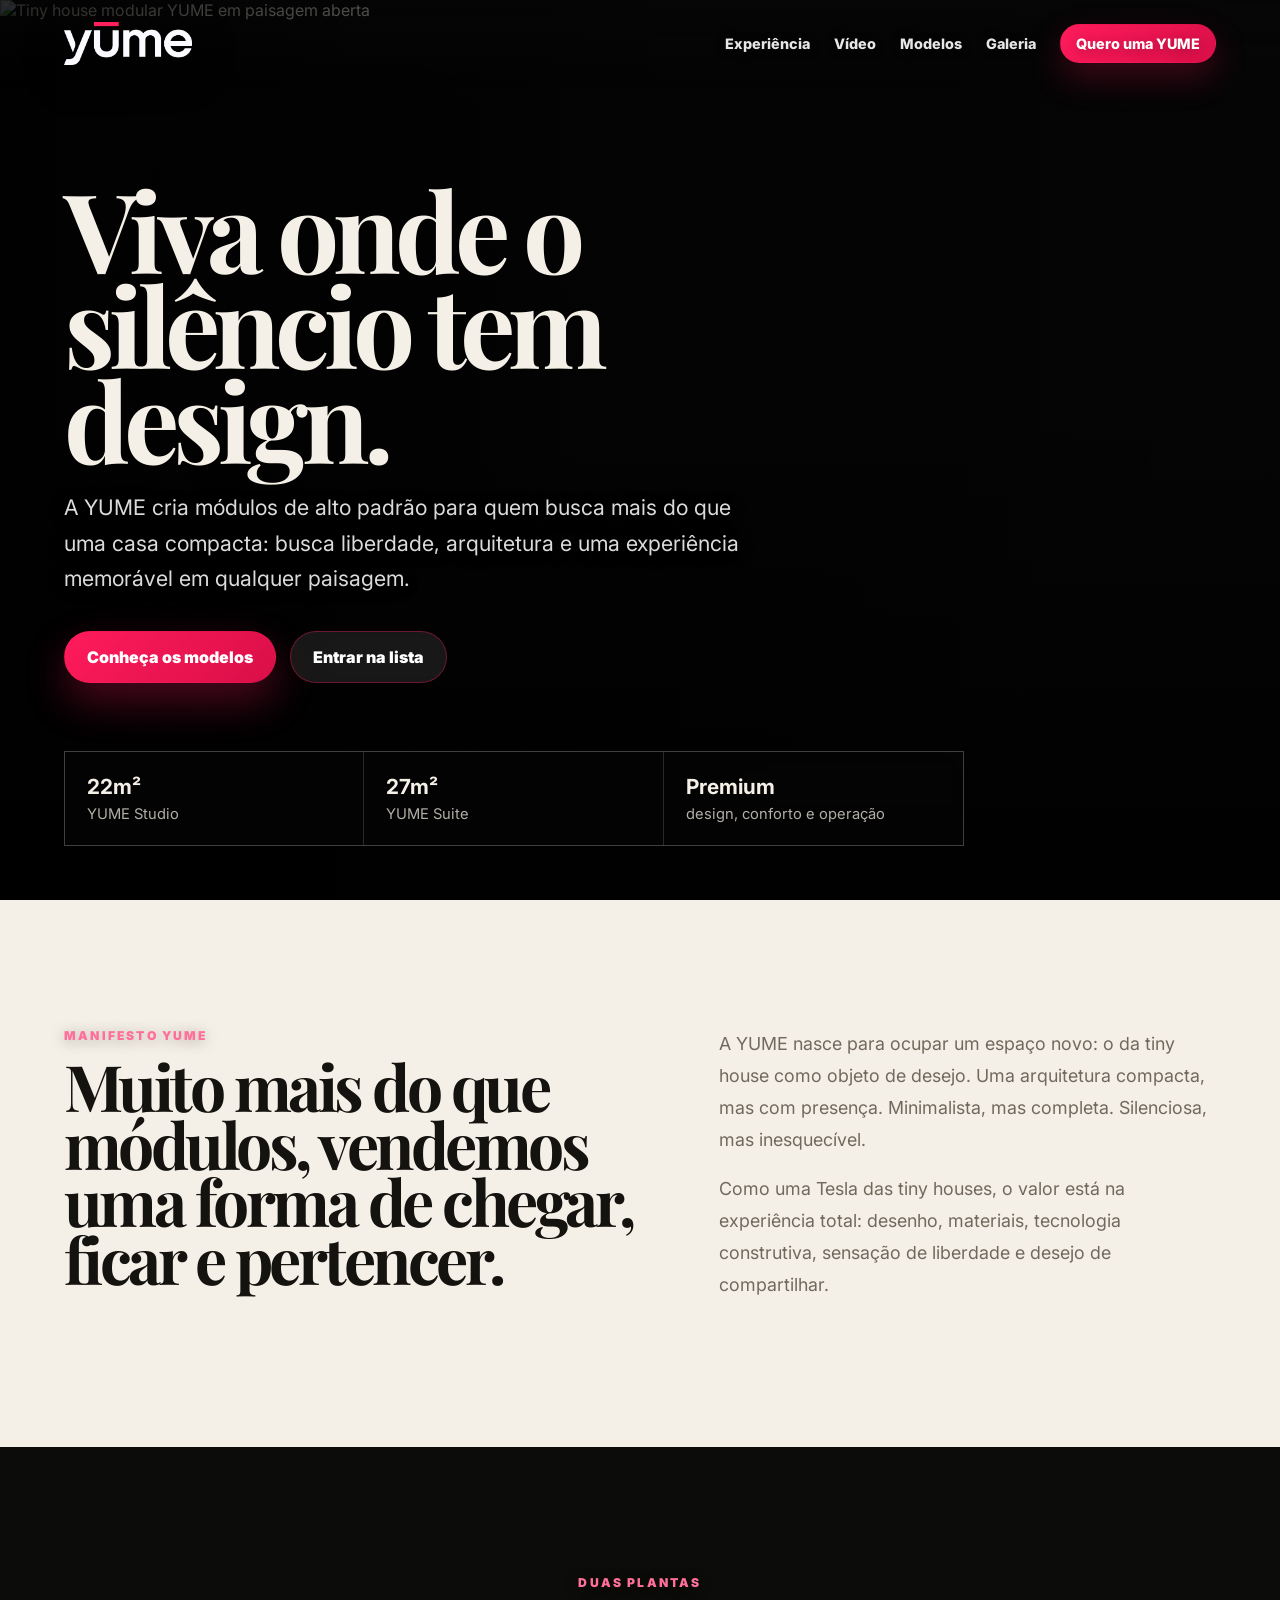
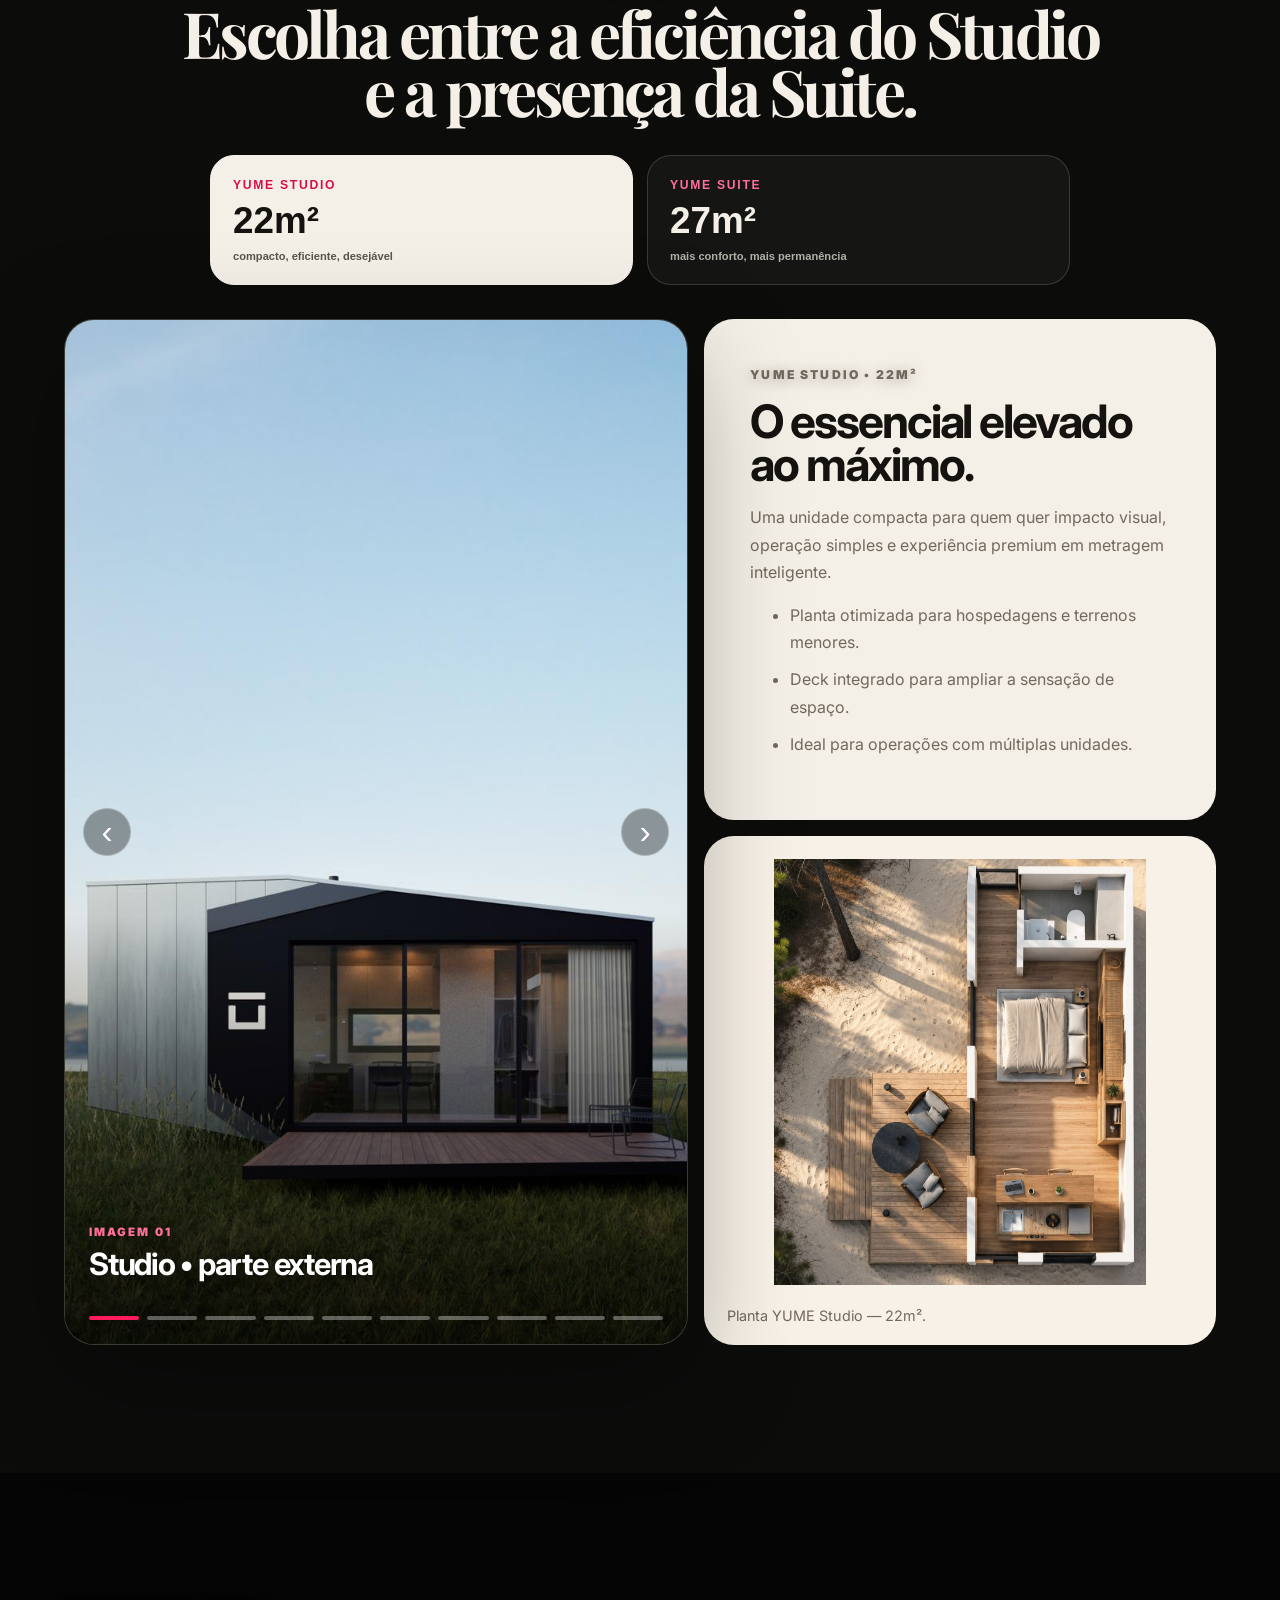
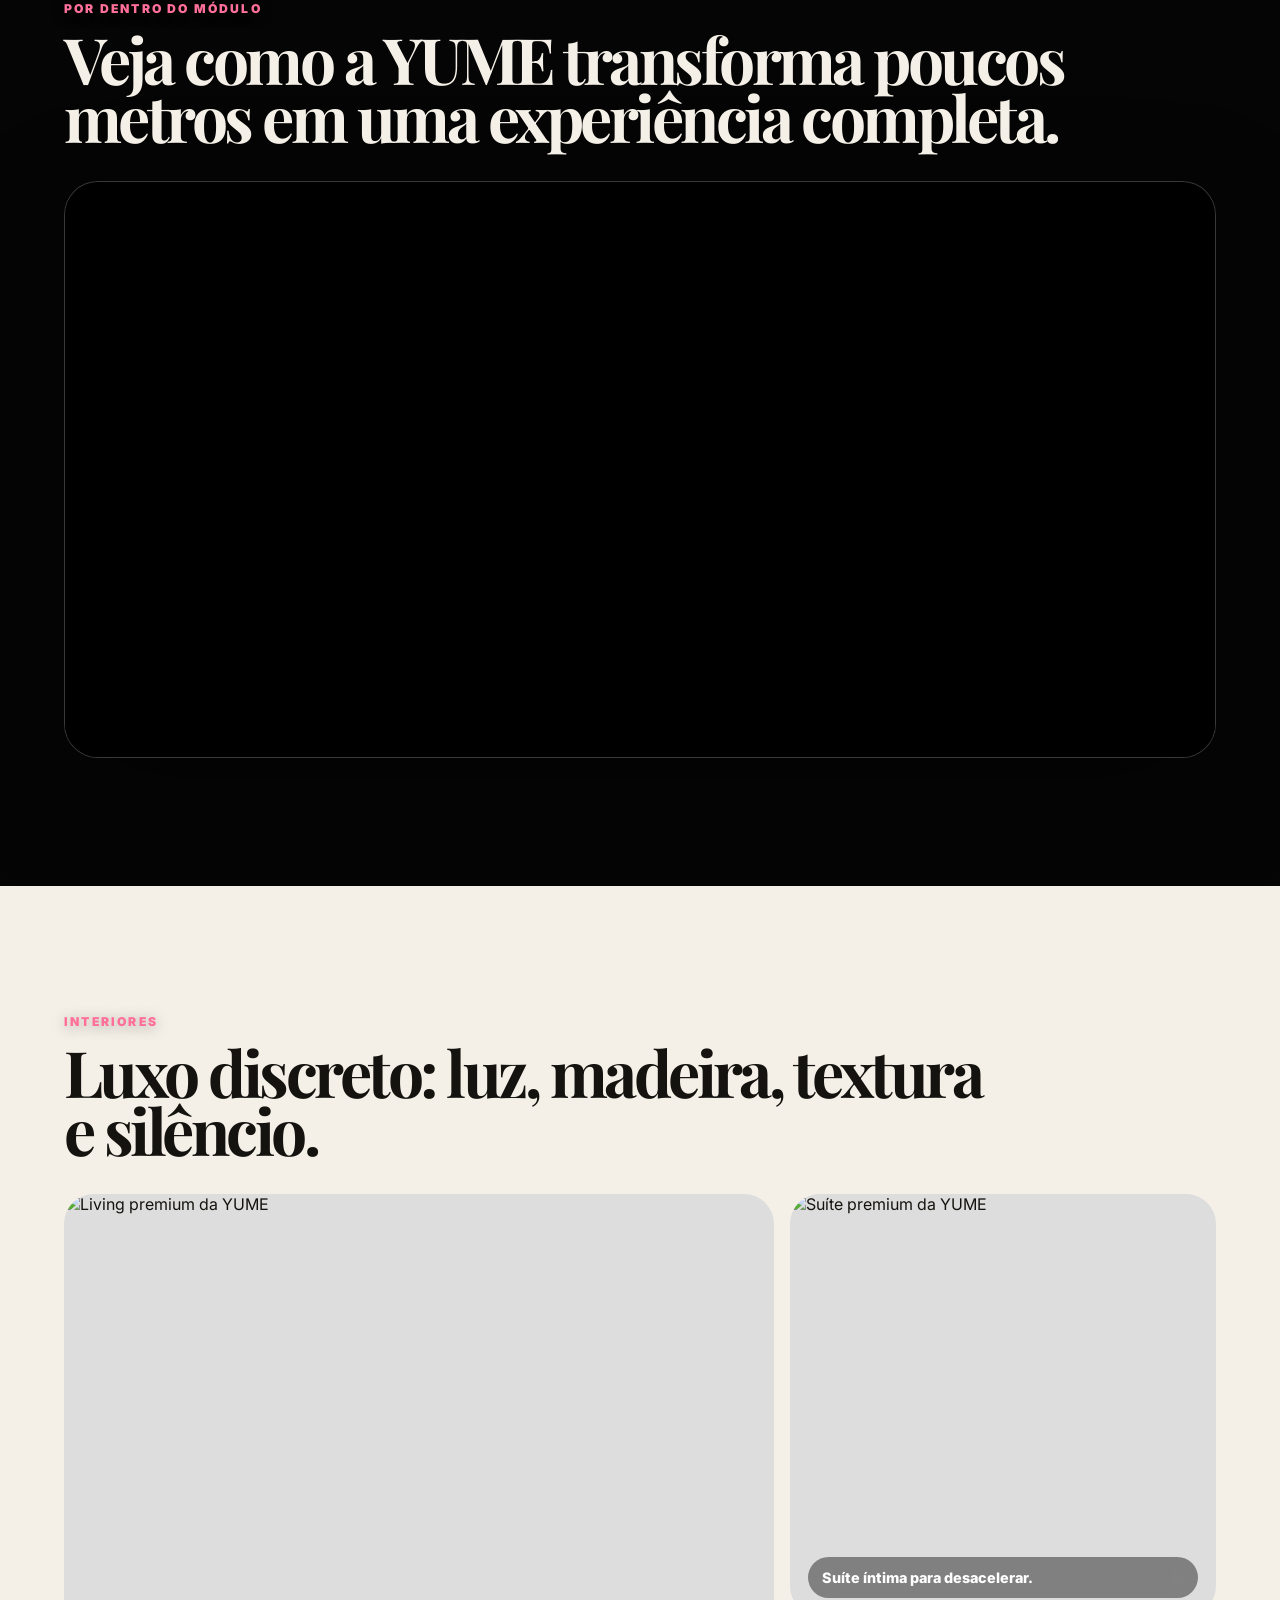
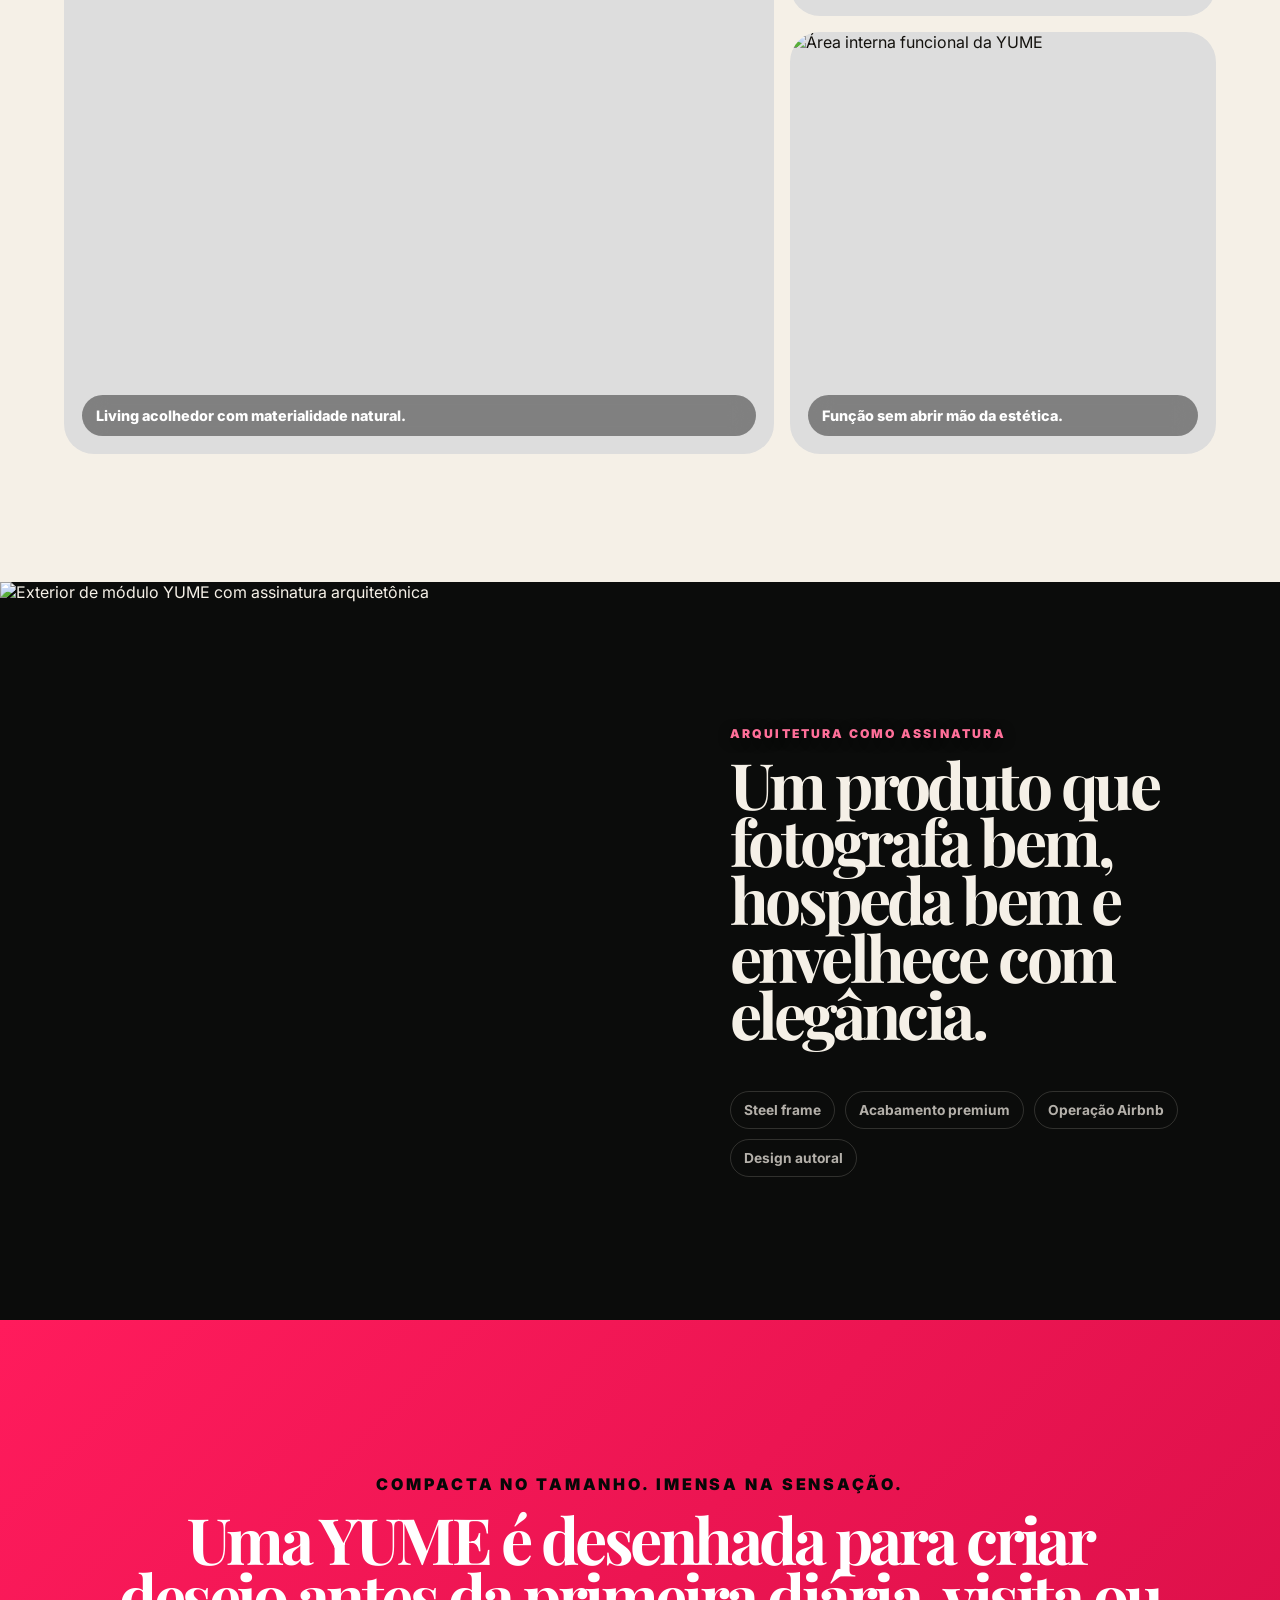
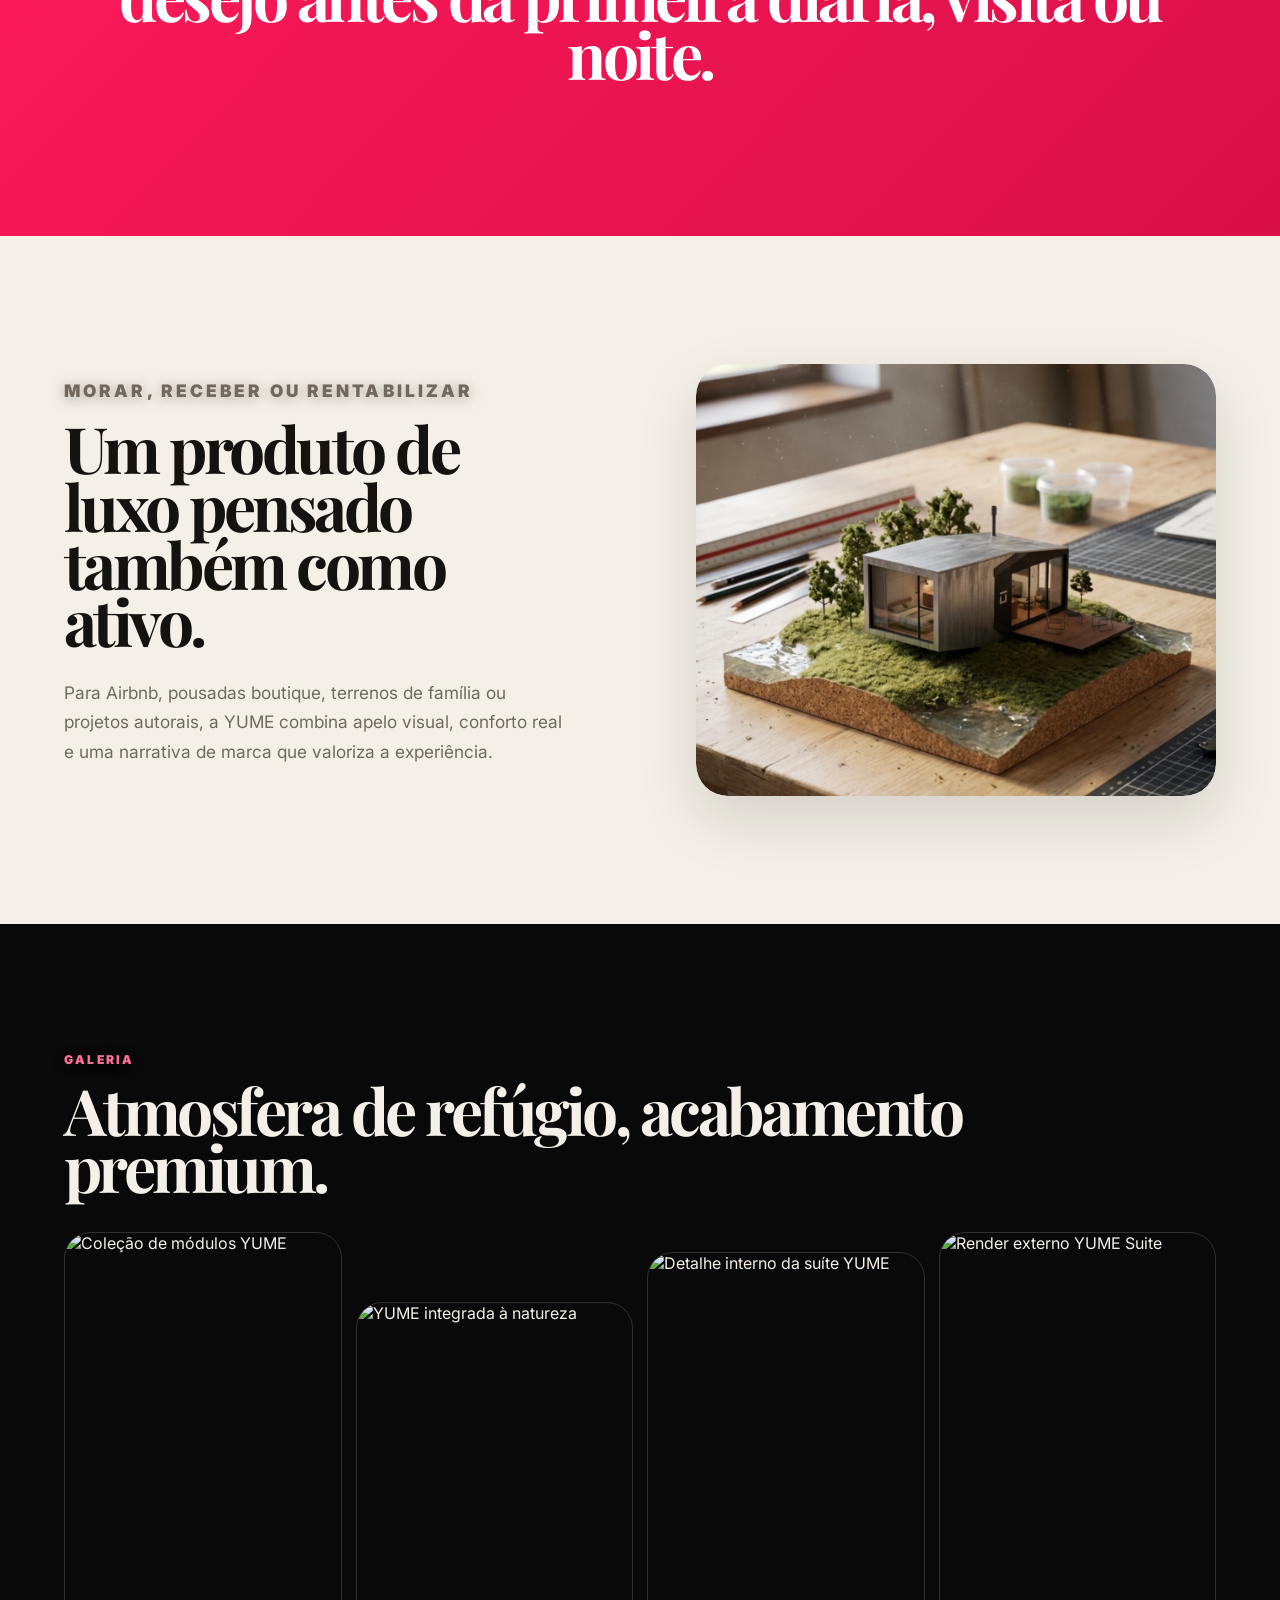
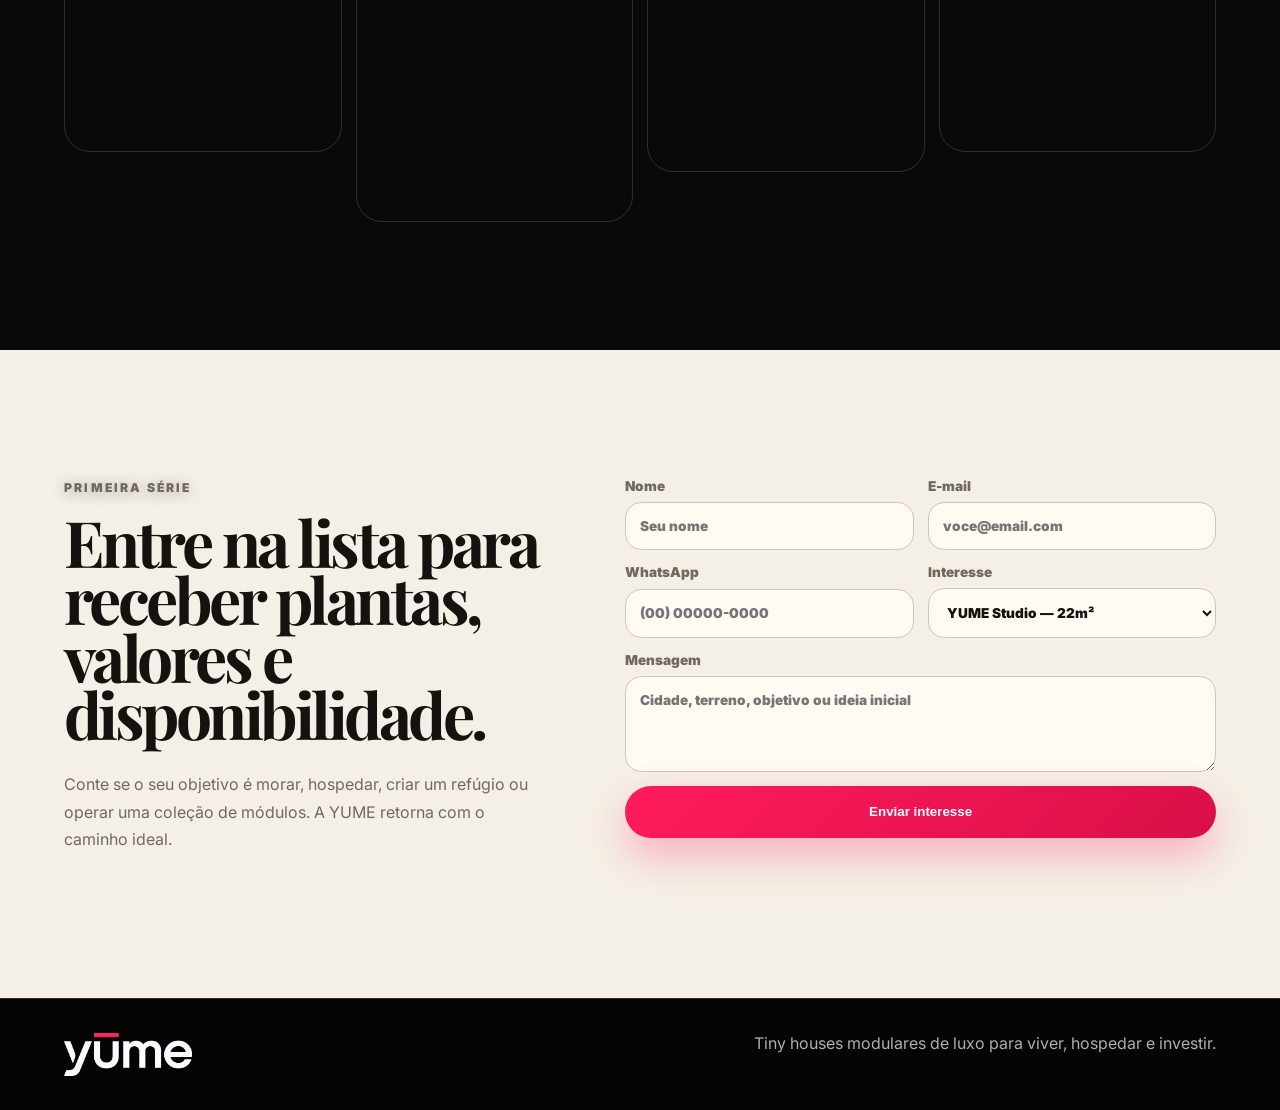
==== commit 9fa6c9a3: "Ajusta headline da galeria" ====
--- a/index.html
+++ b/index.html
@@ -159,7 +159,7 @@
     <section class="gallery" id="galeria">
       <div class="section-heading narrow">
         <p class="eyebrow">Galeria</p>
-        <h2>Atmosfera de refúgio, acabamento de produto premium.</h2>
+        <h2>Atmosfera de refúgio, acabamento premium.</h2>
       </div>
       <div class="gallery-grid">
         <img src="assets/exterior-collection.png" alt="Coleção de módulos YUME" />
--- a/styles.css
+++ b/styles.css
@@ -118,9 +118,10 @@
 .impact h2 { max-width: 1080px; margin: 0 auto; color: #fff; }
 
 .investment { display: grid; grid-template-columns: .88fr 1fr; gap: clamp(30px,6vw,90px); align-items: center; background: var(--ivory); color: #15130f; }
+.investment-copy { max-width: 620px; }
 .investment-copy p { color: var(--muted-dark); line-height: 1.72; font-size: 1.08rem; }
-.investment-image { margin: 0; display: flex; padding: 12px; overflow: hidden; min-height: 500px; aspect-ratio: 5 / 6; border: 1px solid var(--line-dark); border-radius: 32px; background: rgba(255,255,255,.6); box-shadow: 0 28px 80px rgba(17,18,15,.16); }
-.investment-image img { width: 100%; height: 100%; border-radius: 24px; object-fit: cover; object-position: center 72%; }
+.investment-image { margin: 0; width: min(100%, 520px); justify-self: end; align-self: center; overflow: hidden; border-radius: 32px; box-shadow: 0 24px 60px rgba(17,18,15,.14); }
+.investment-image img { display: block; width: 100%; height: auto; border-radius: 32px; }
 
 .gallery { background: #090909; }
 .gallery-grid { display: grid; grid-template-columns: repeat(4, 1fr); gap: 14px; }
@@ -148,7 +149,8 @@
   .hero-strip { margin-top: 48px; }
   .hero-strip div { border-right: 0; border-bottom: 1px solid var(--line); }
   .hero-strip div:last-child { border-bottom: 0; }
-  .signature-image, .model-render, .interior-grid figure.wide, .investment-image { min-height: 460px; }
+  .signature-image, .model-render, .interior-grid figure.wide { min-height: 460px; }
+  .investment-image { width: 100%; max-width: 560px; justify-self: start; }
   .carousel-control { width: 42px; height: 42px; font-size: 1.8rem; }
   .carousel-meta { left: 18px; bottom: 54px; }
   .carousel-dots { left: 18px; right: 18px; bottom: 20px; }
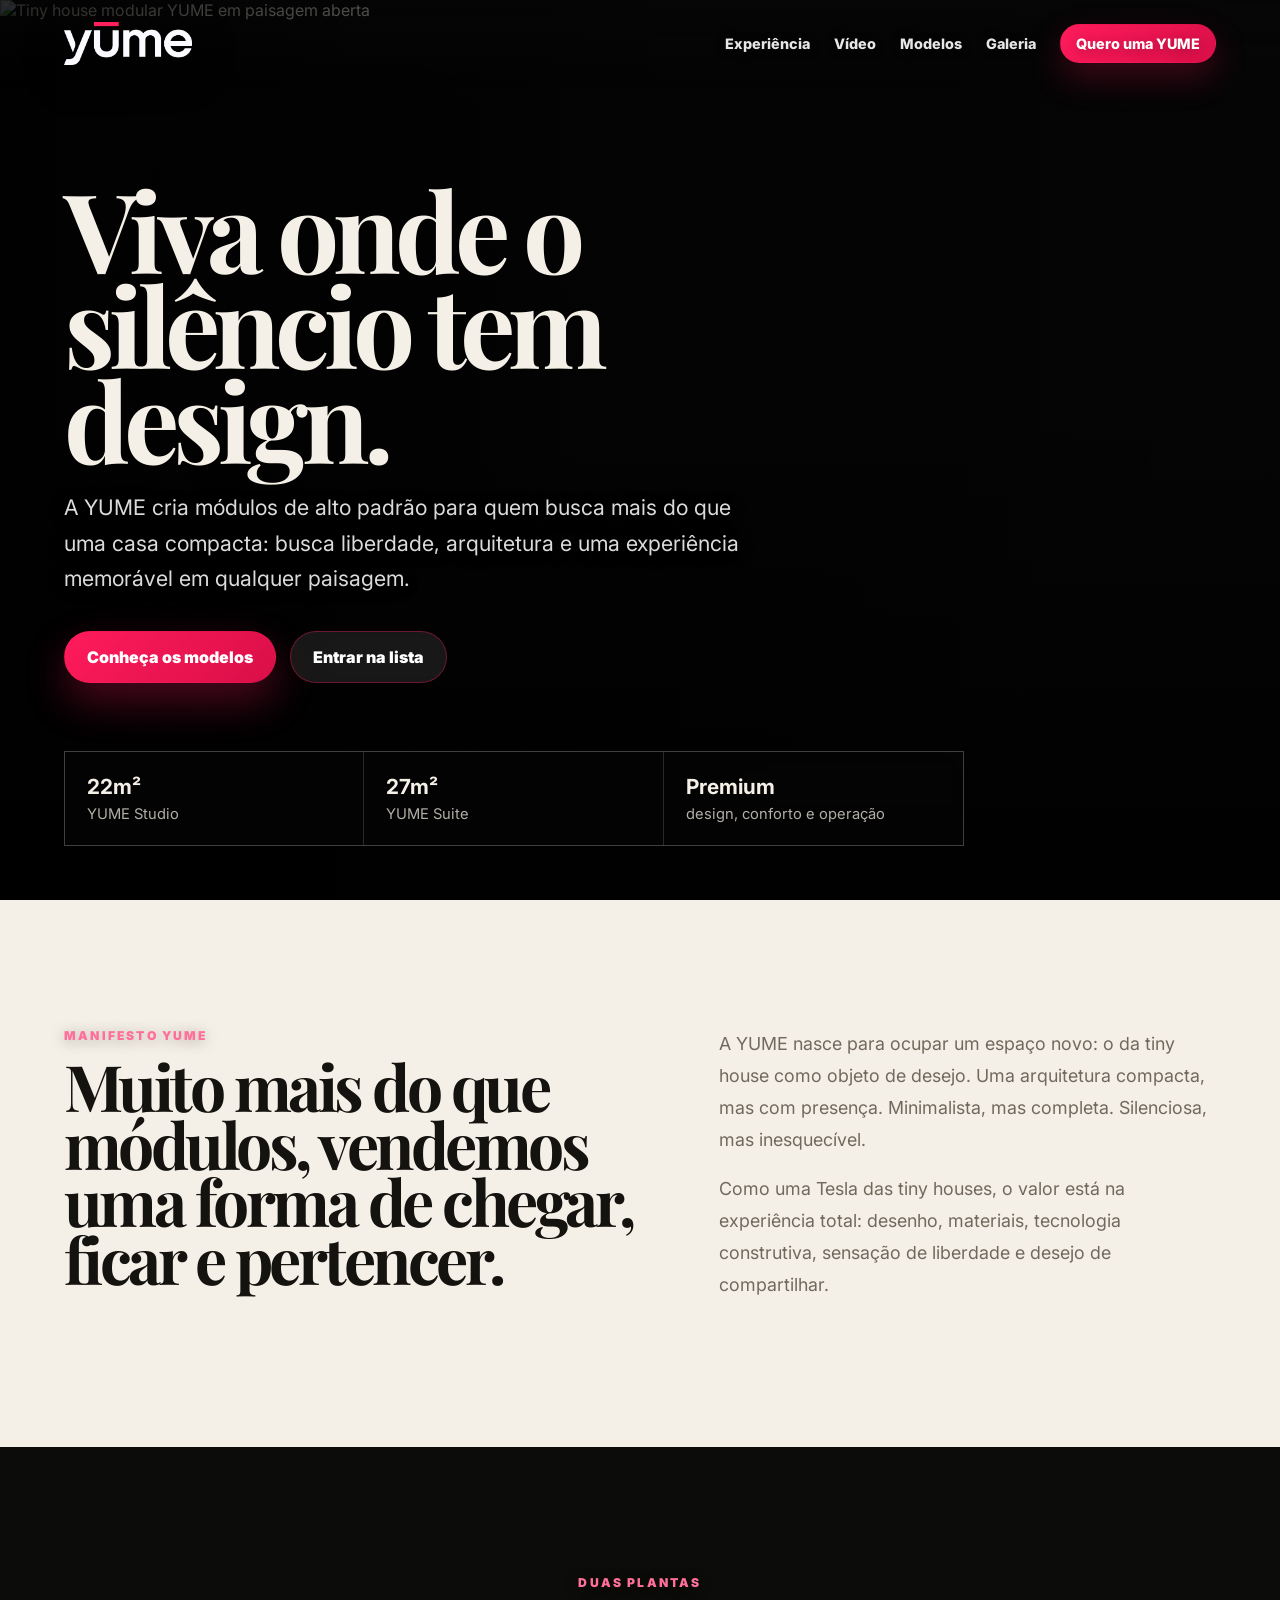
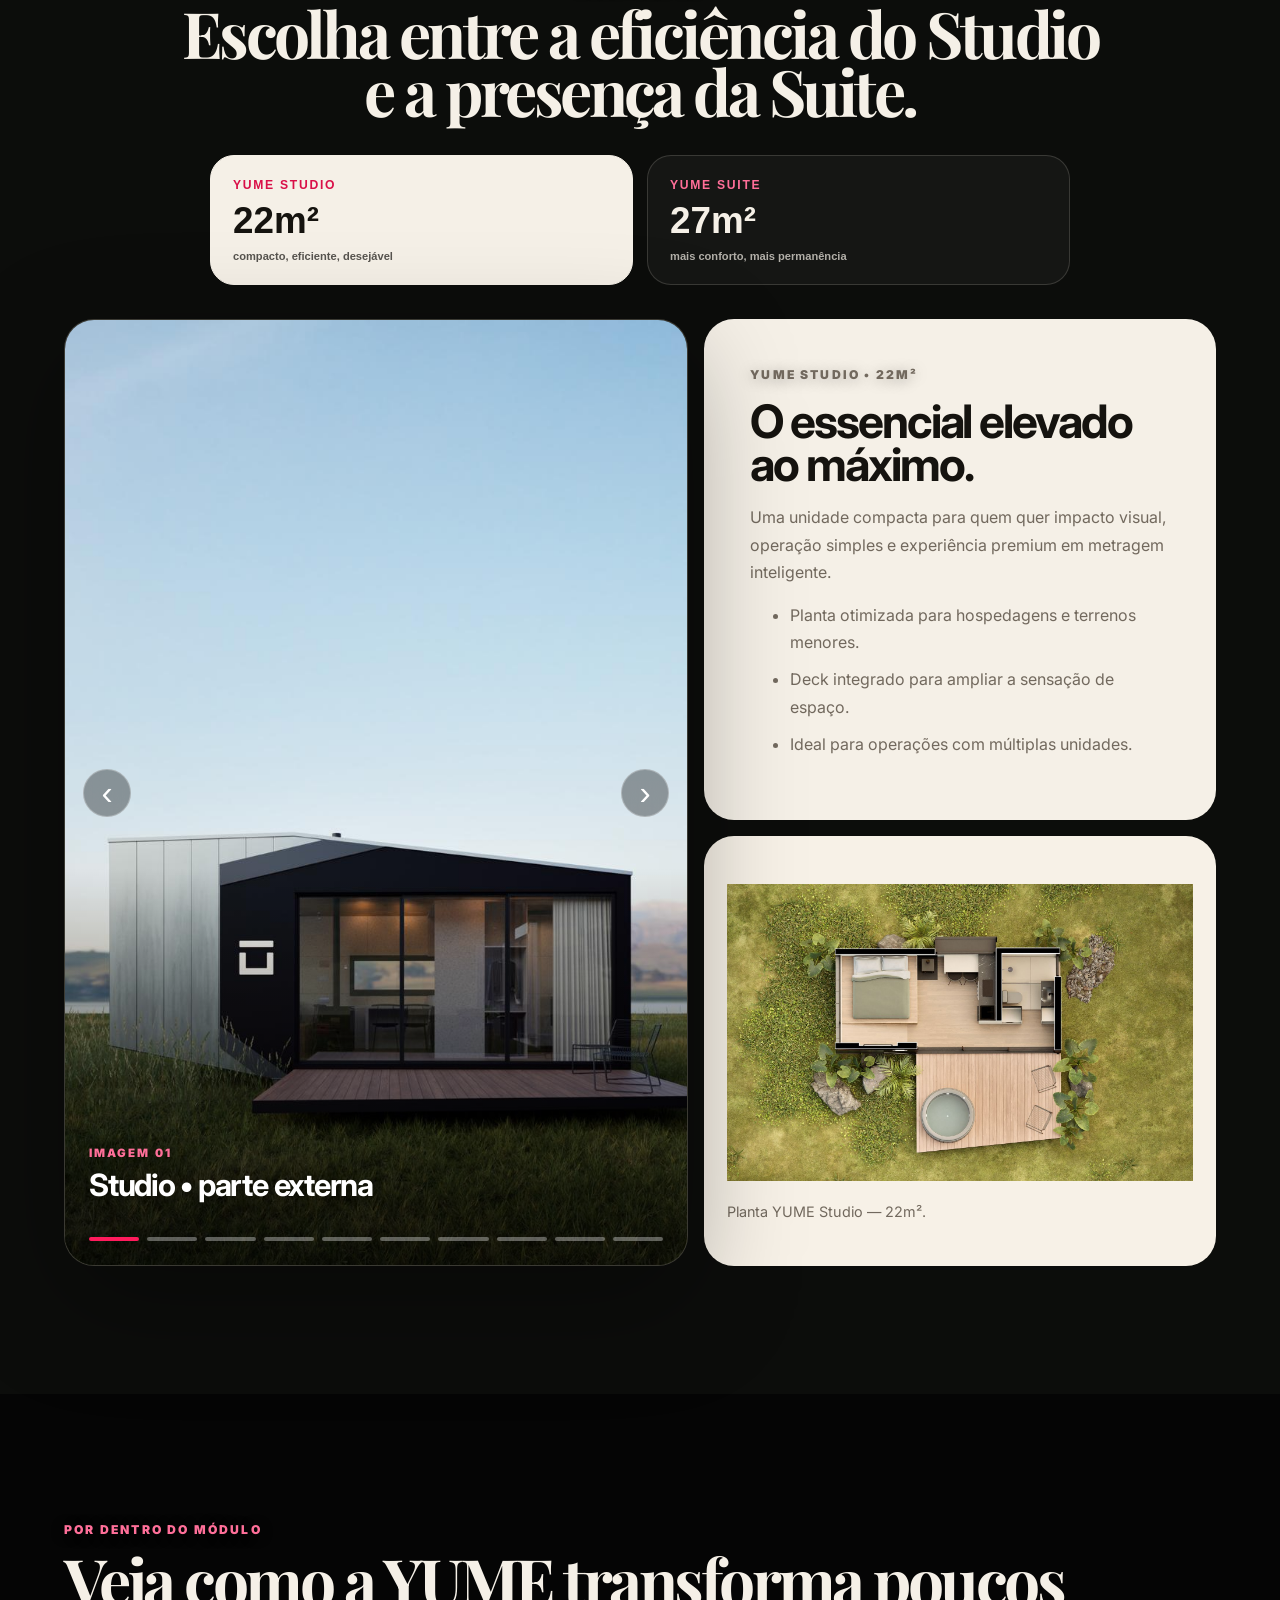
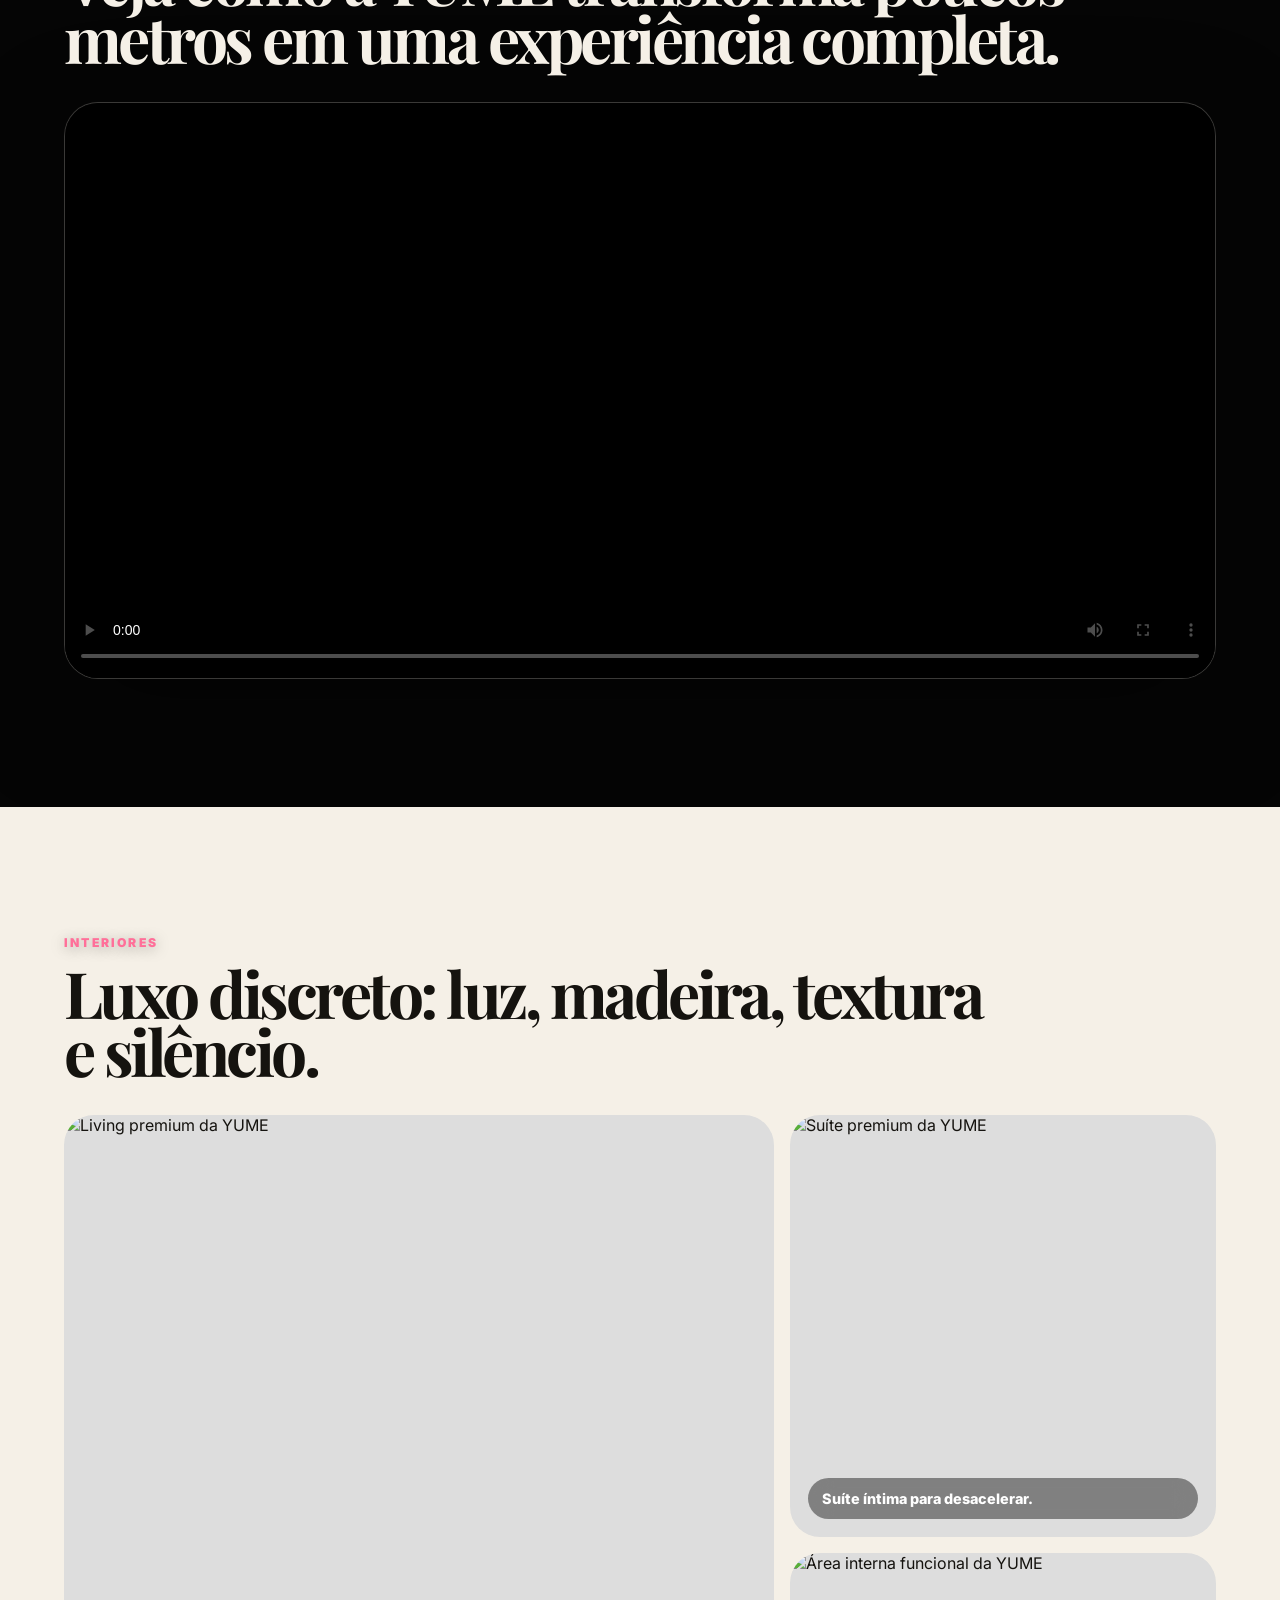
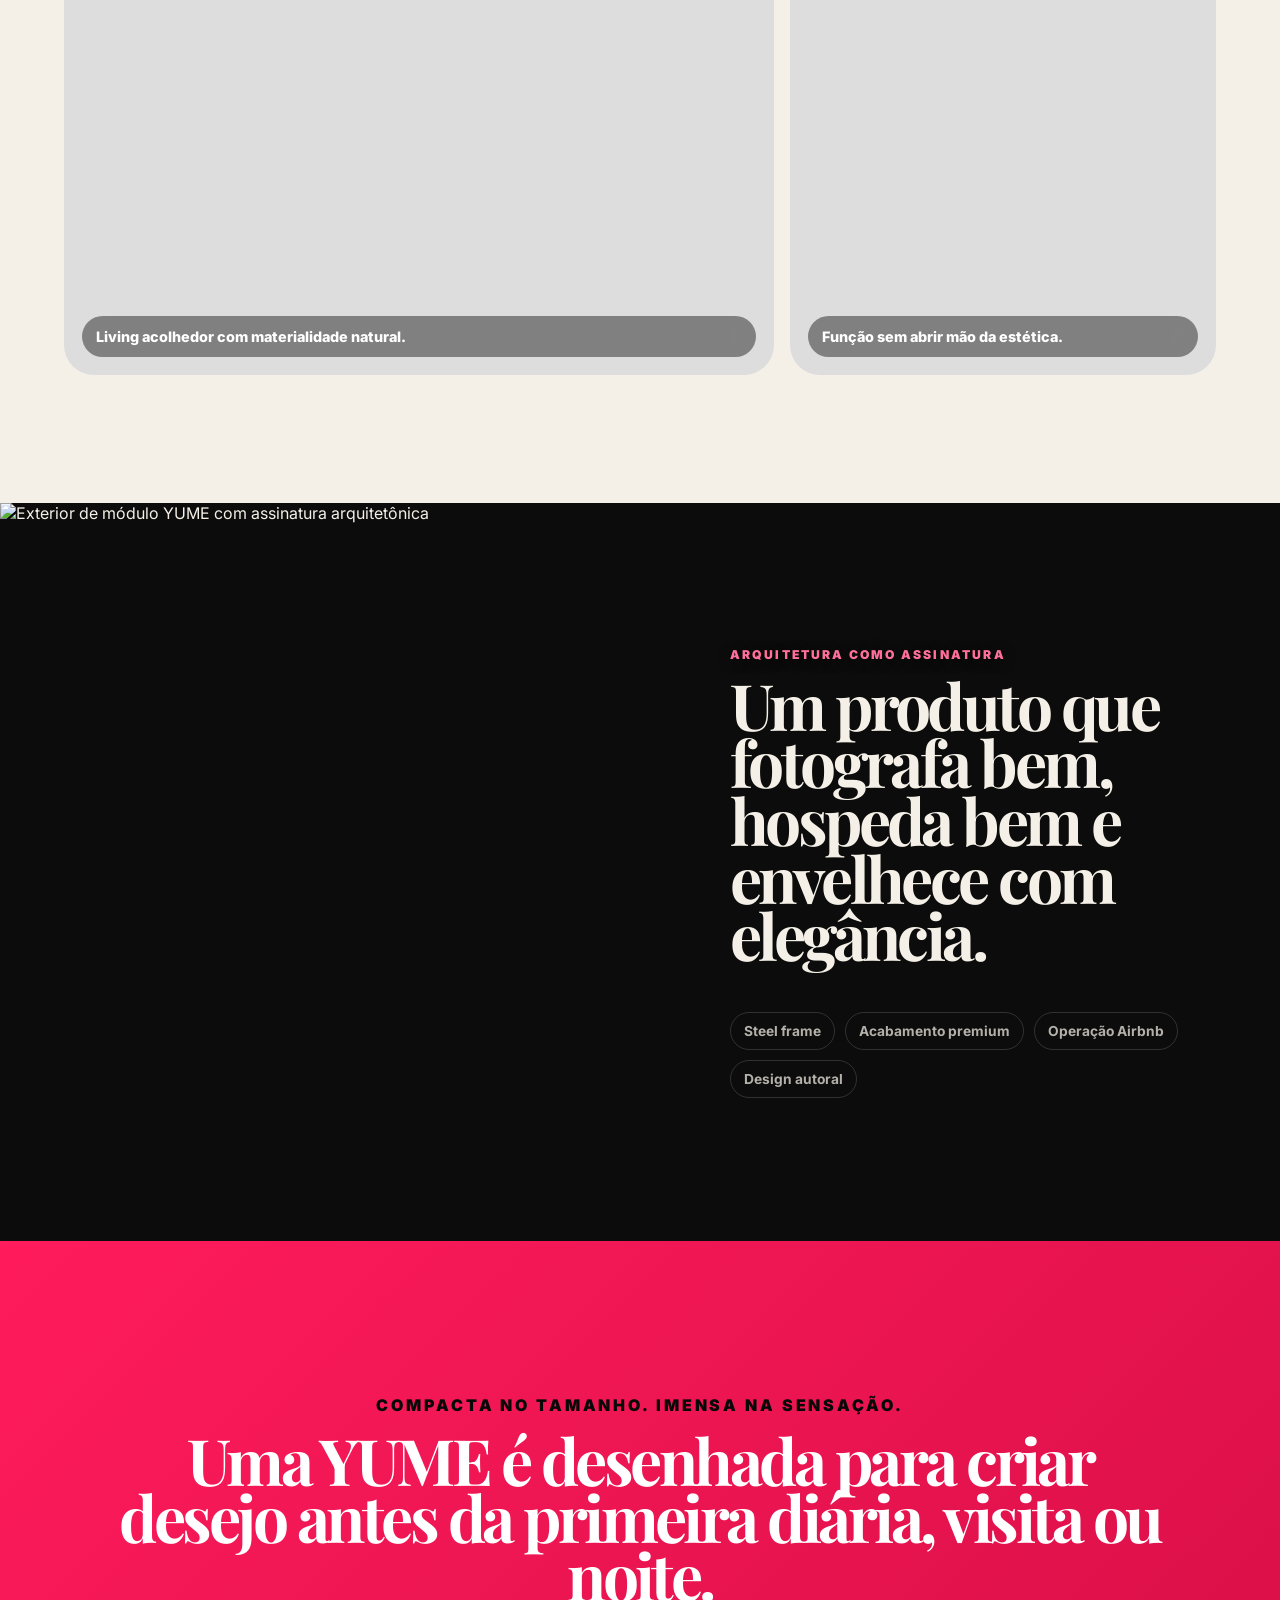
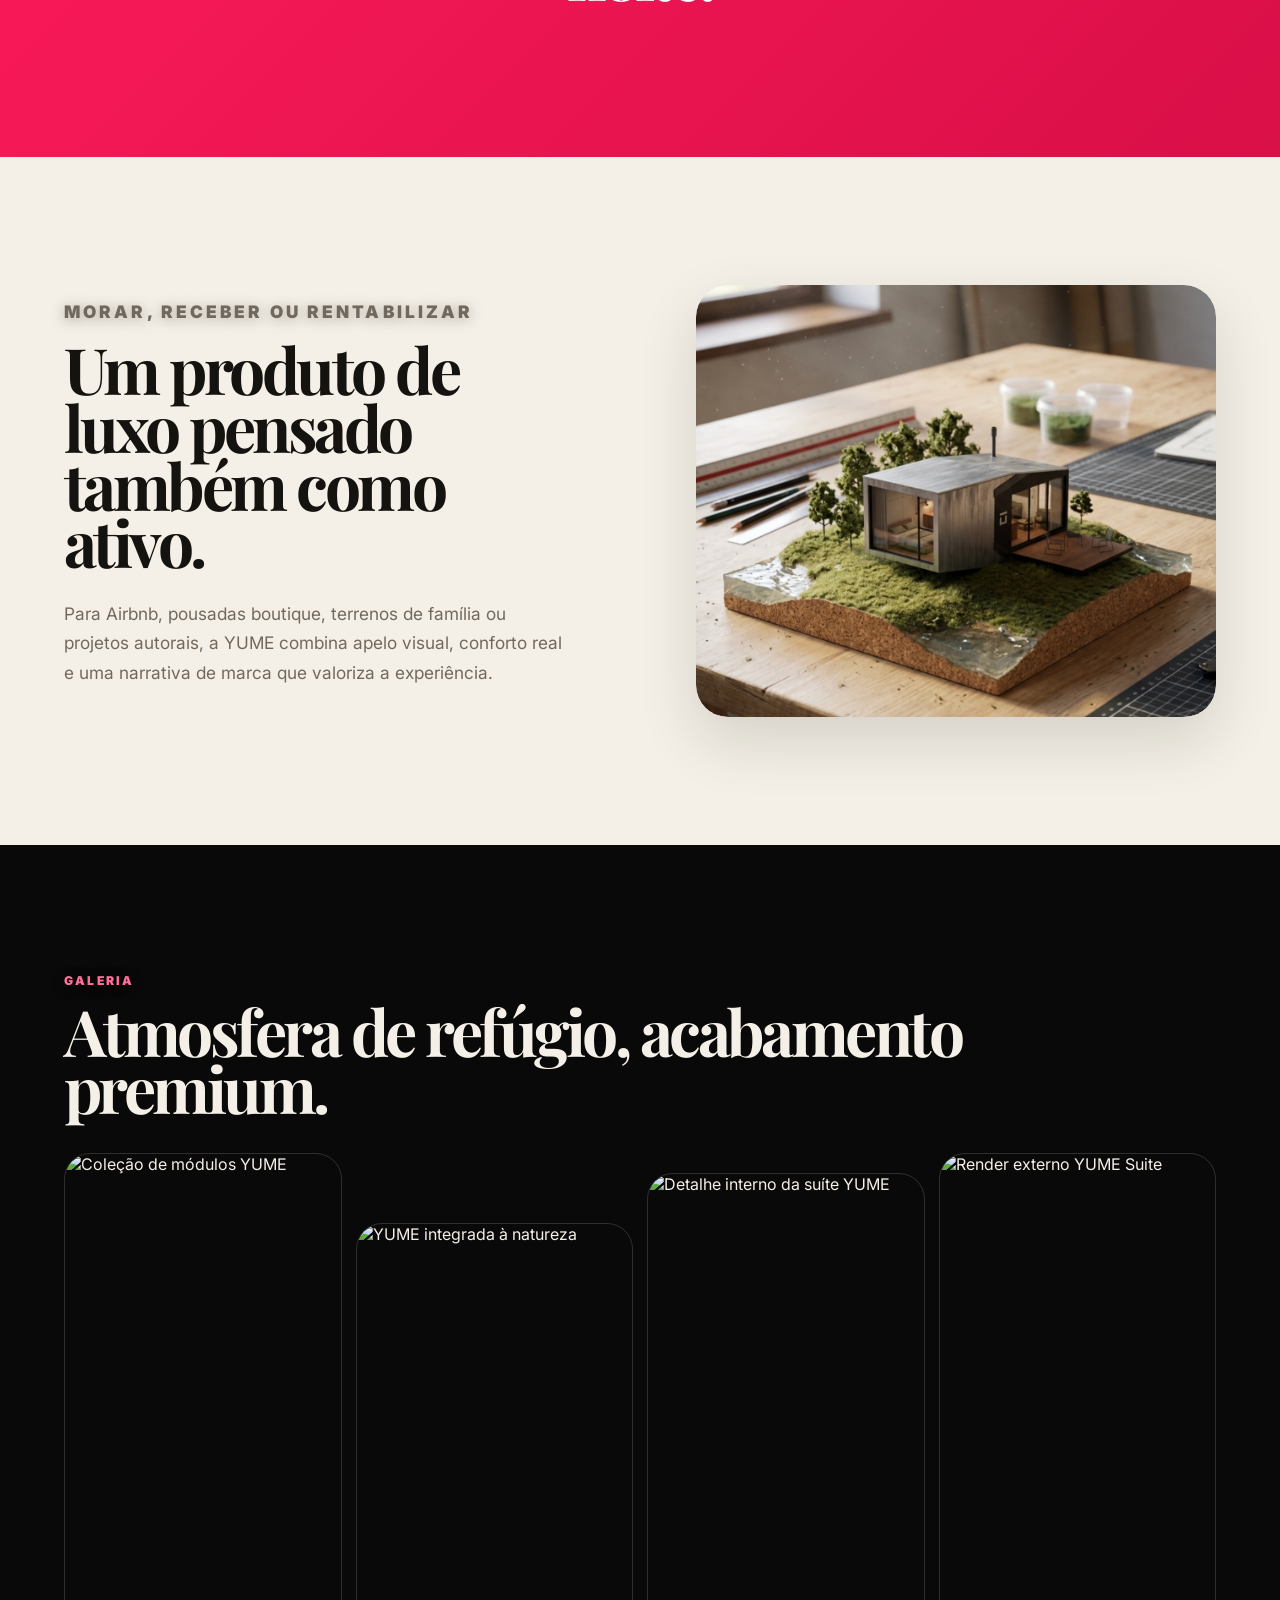
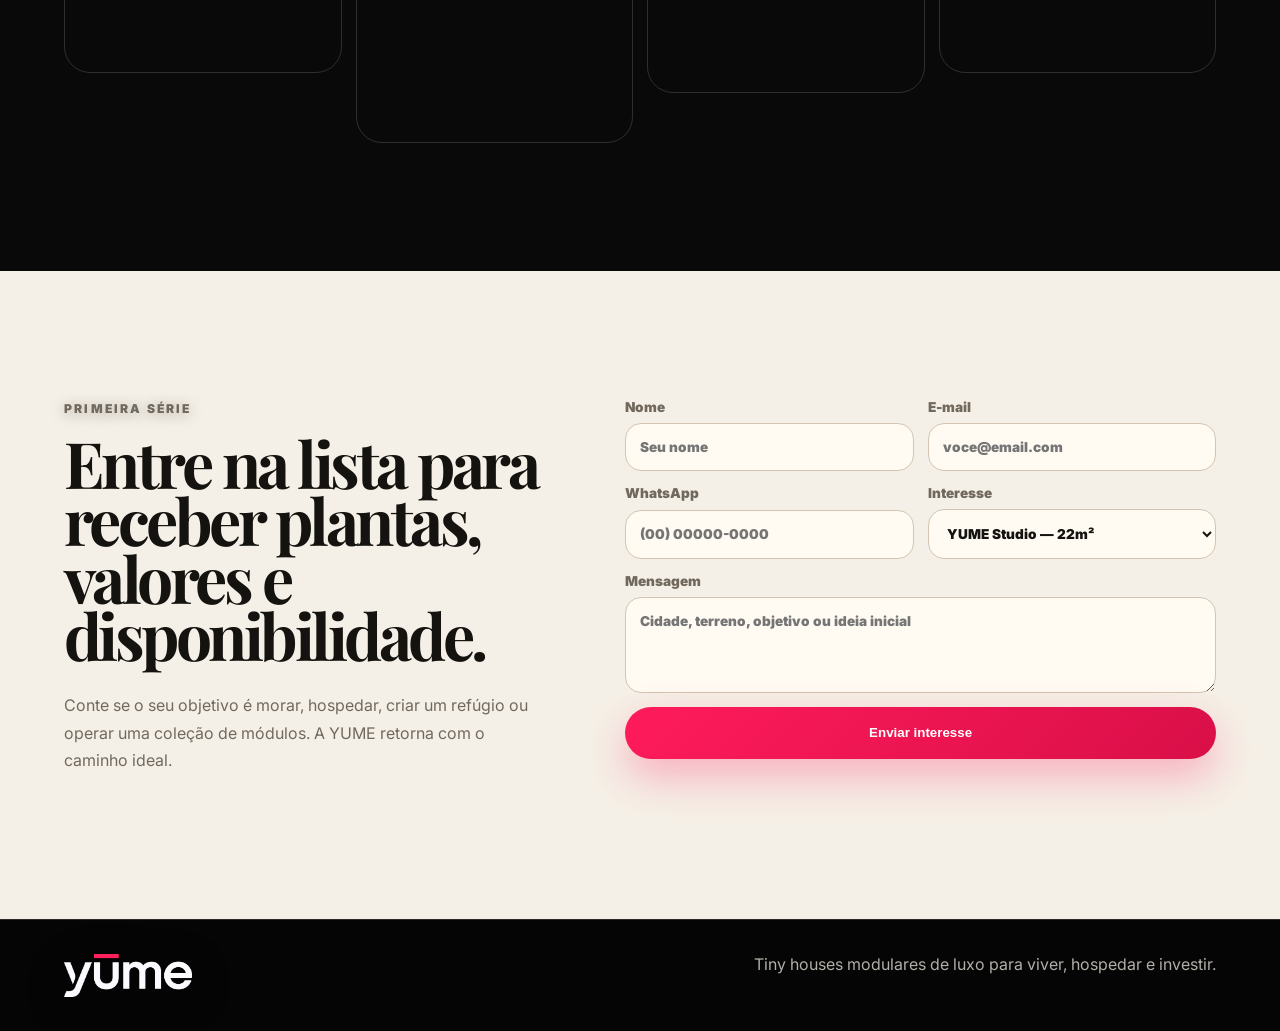
==== commit 0483cbbf: "Update YUME floor plan images" ====
--- a/index.html
+++ b/index.html
@@ -93,7 +93,7 @@
           </ul>
         </article>
         <figure class="model-plan">
-          <img src="assets/yume-studio-planta.jpg" alt="Planta YUME Studio 22m²" data-model-plan />
+          <img src="assets/cabana-suite-deck-22m.jpg" alt="Planta YUME Studio 22m²" data-model-plan />
           <figcaption data-model-caption>Planta YUME Studio — 22m².</figcaption>
         </figure>
       </div>
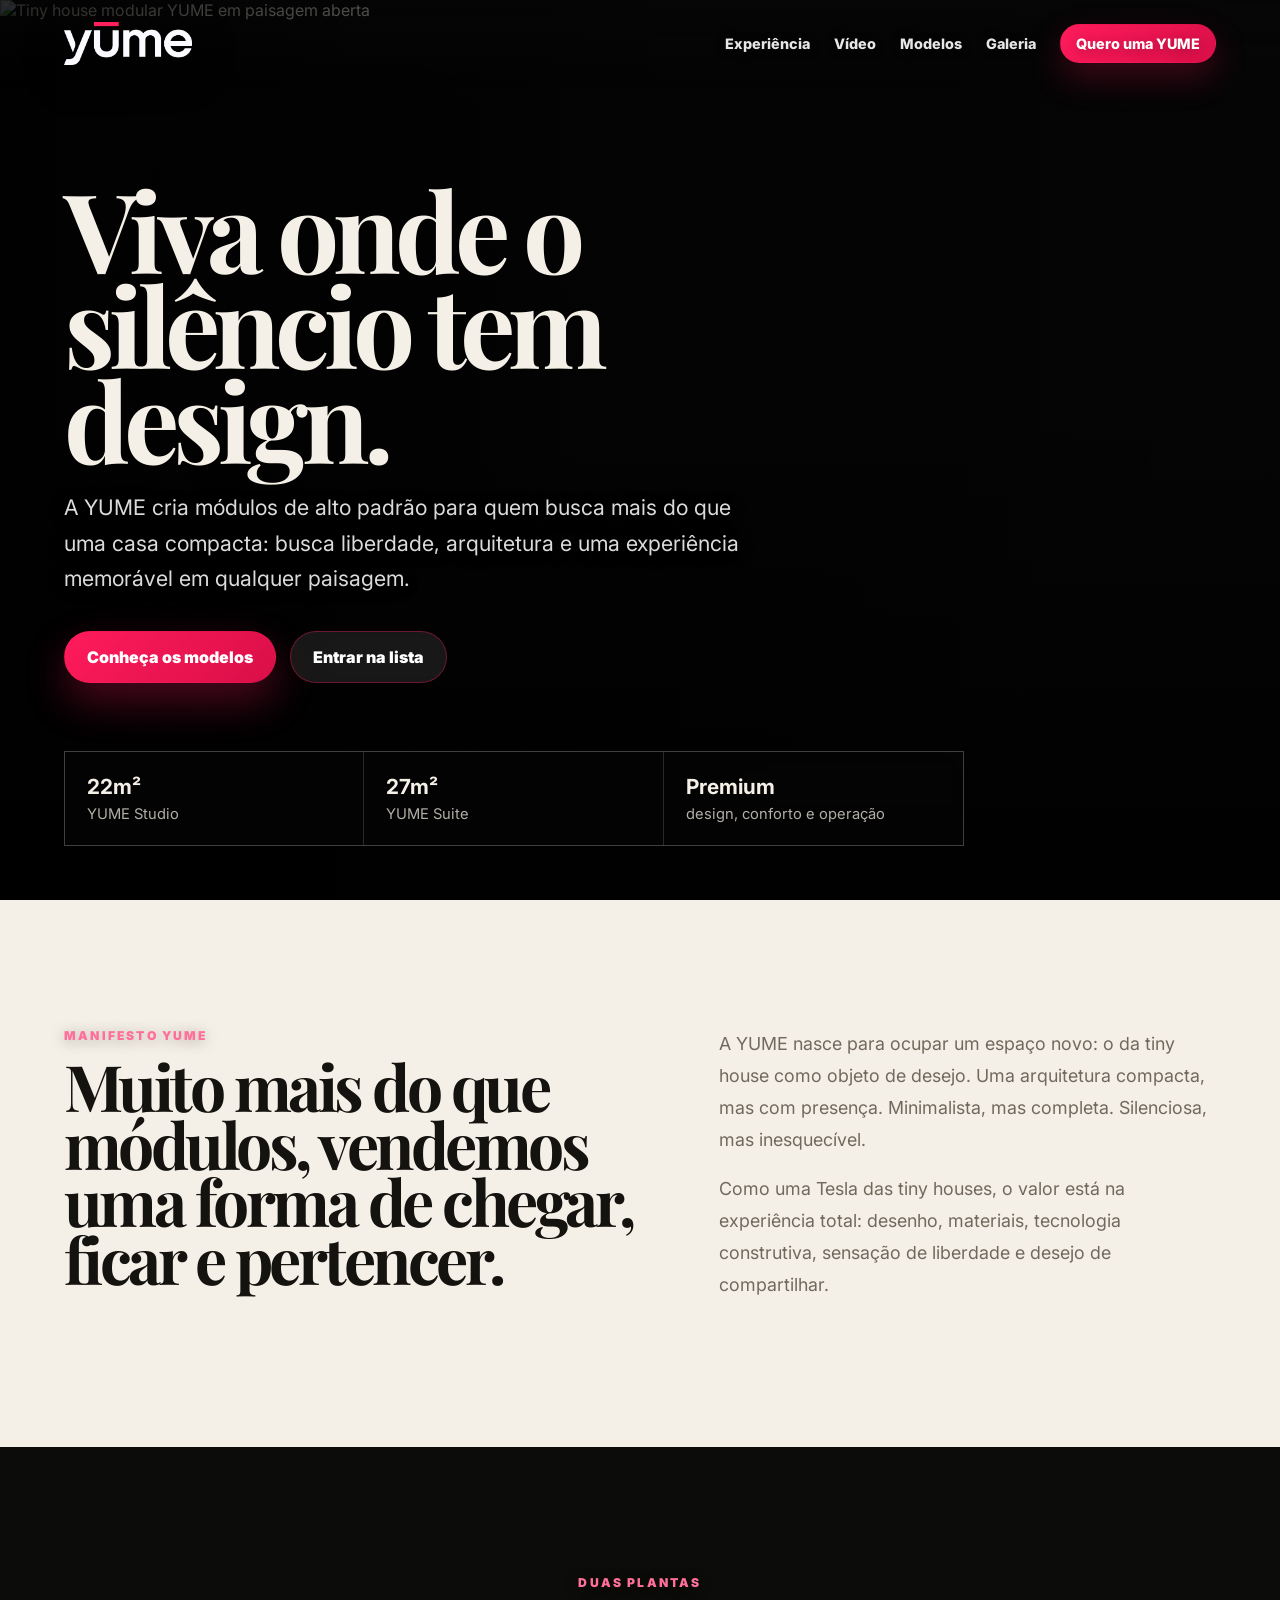
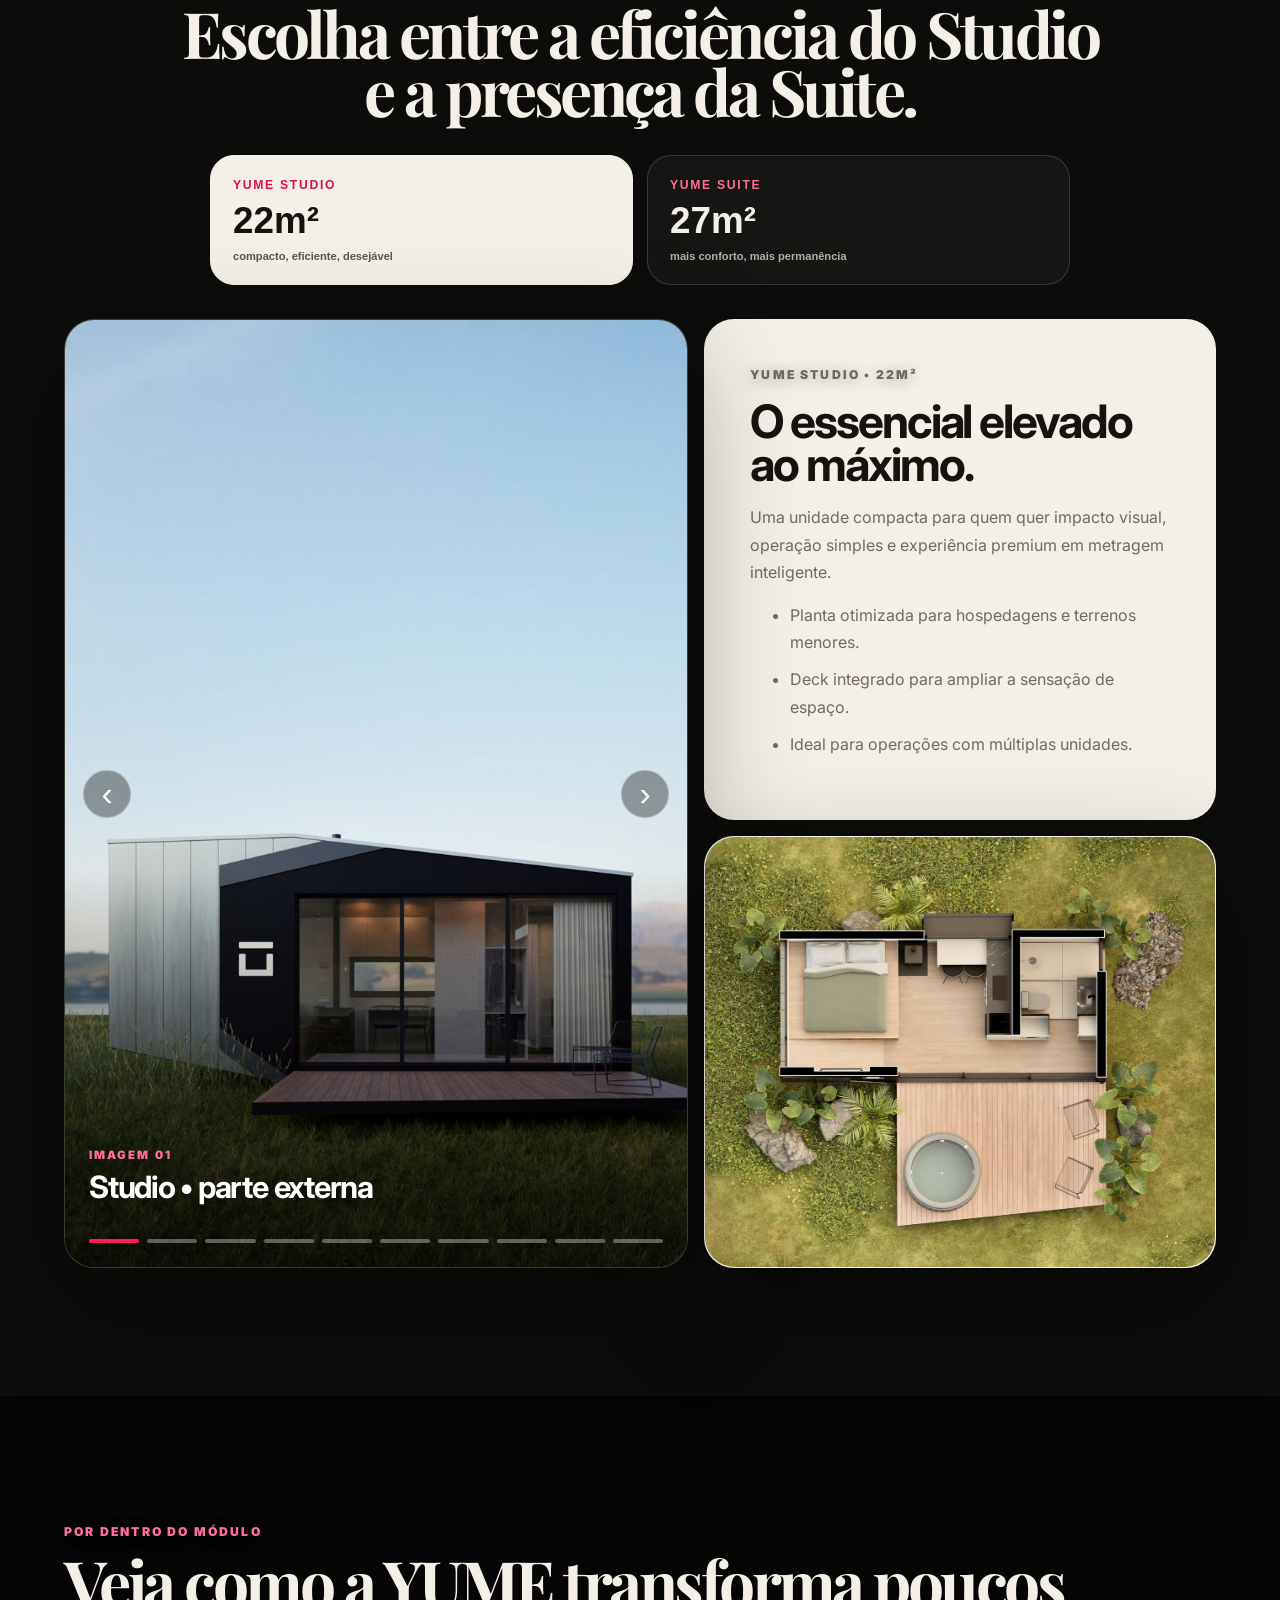
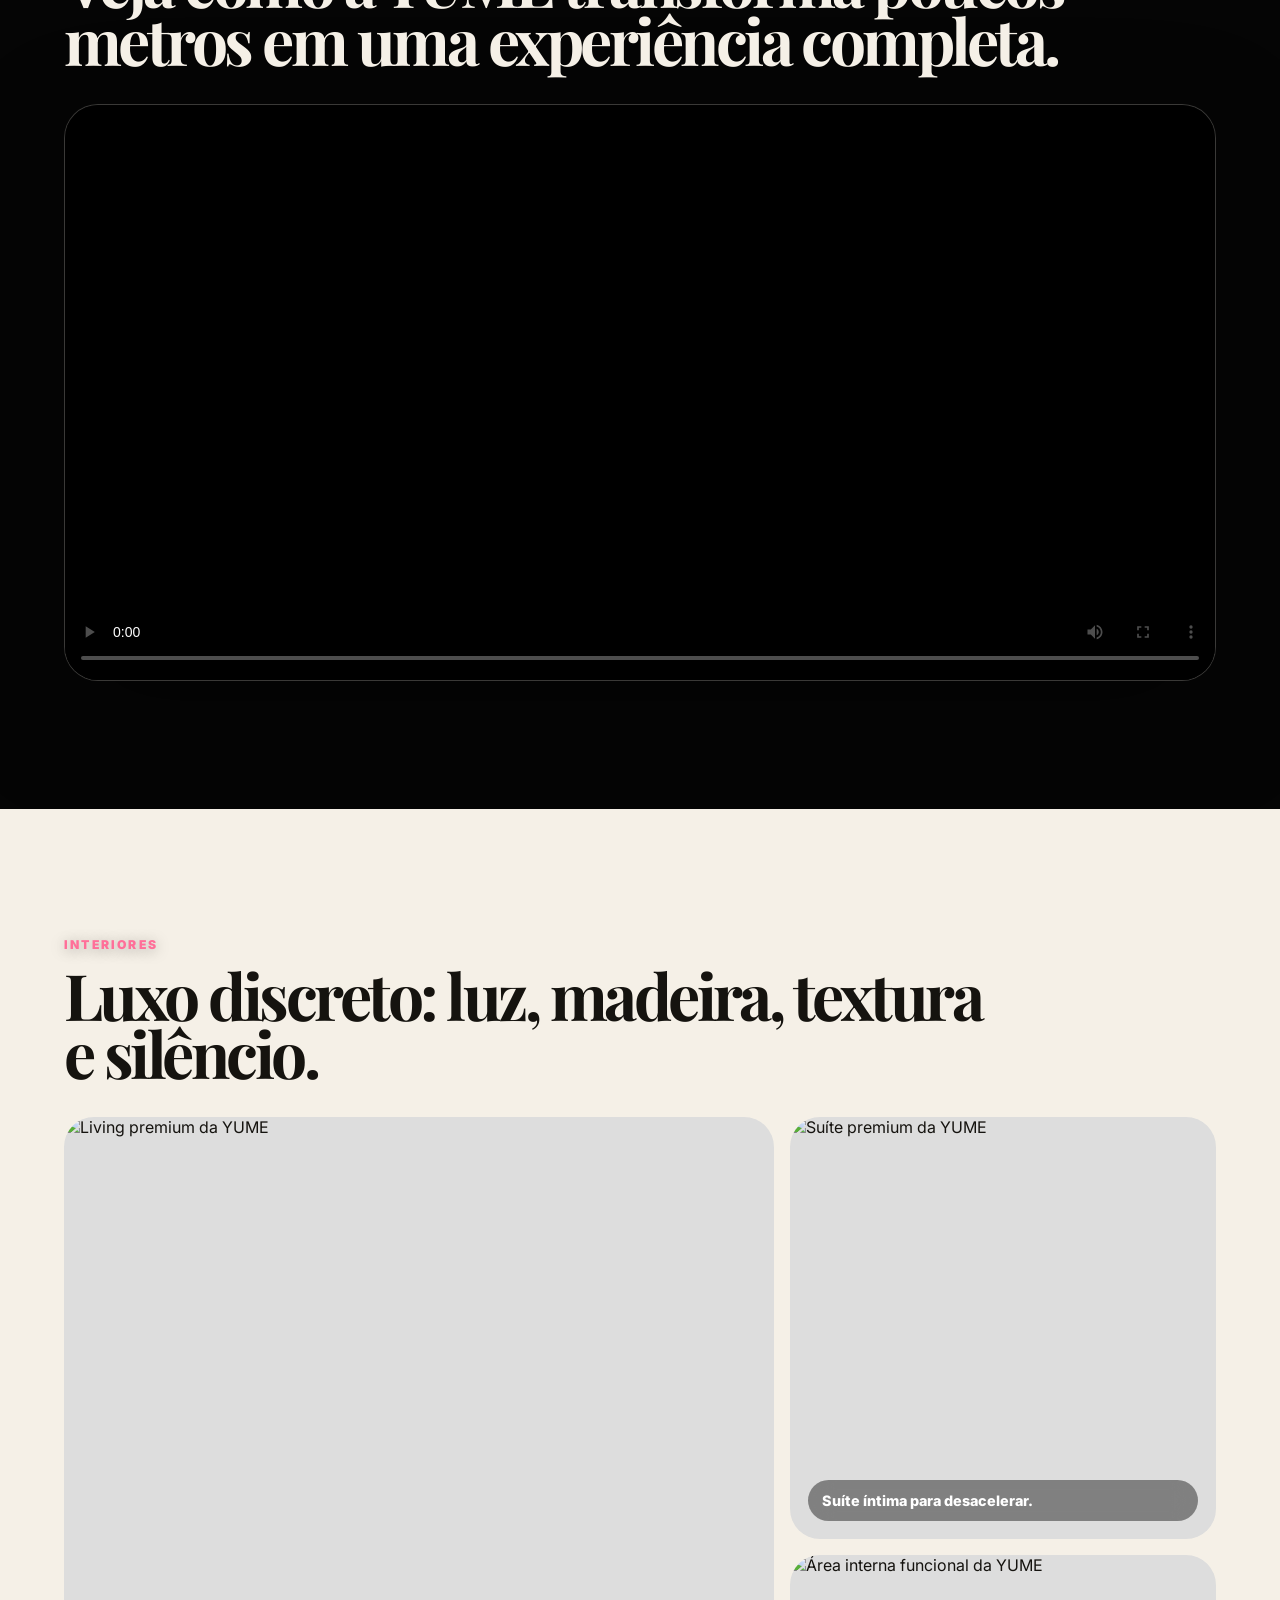
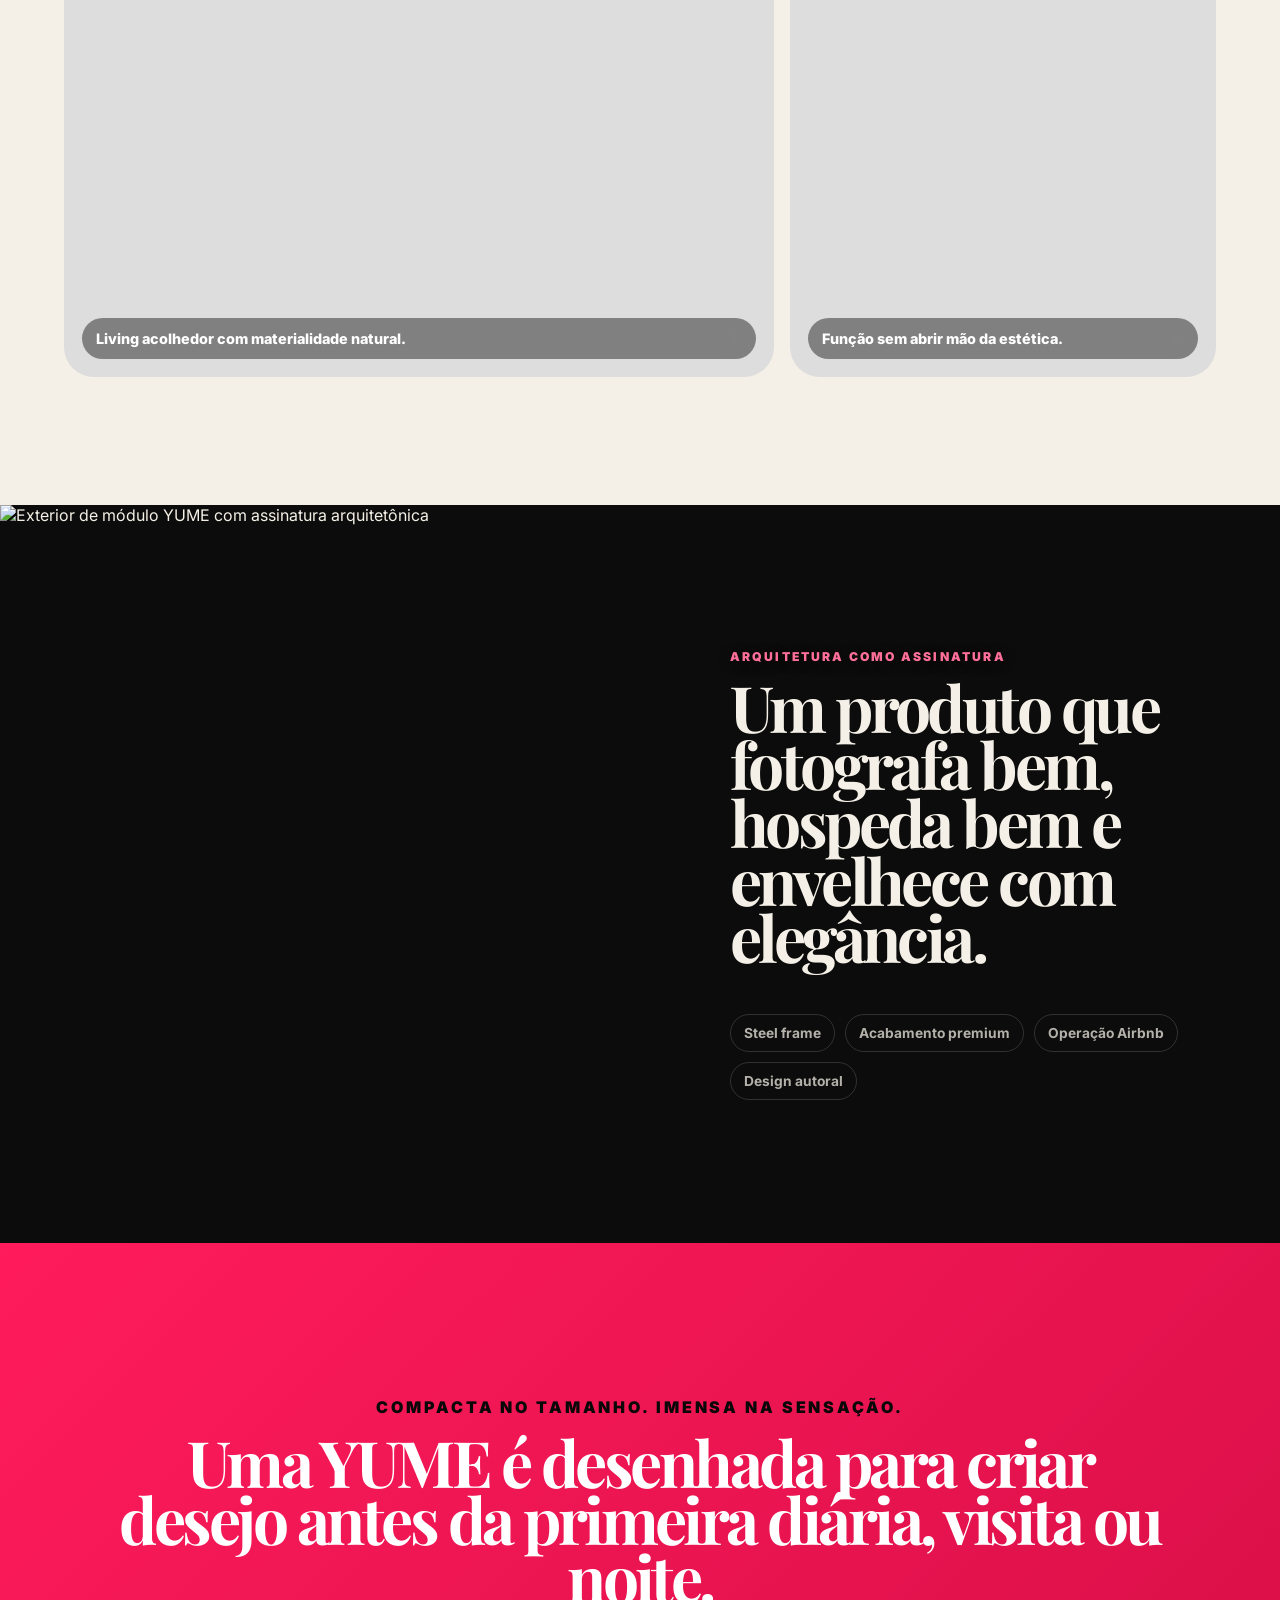
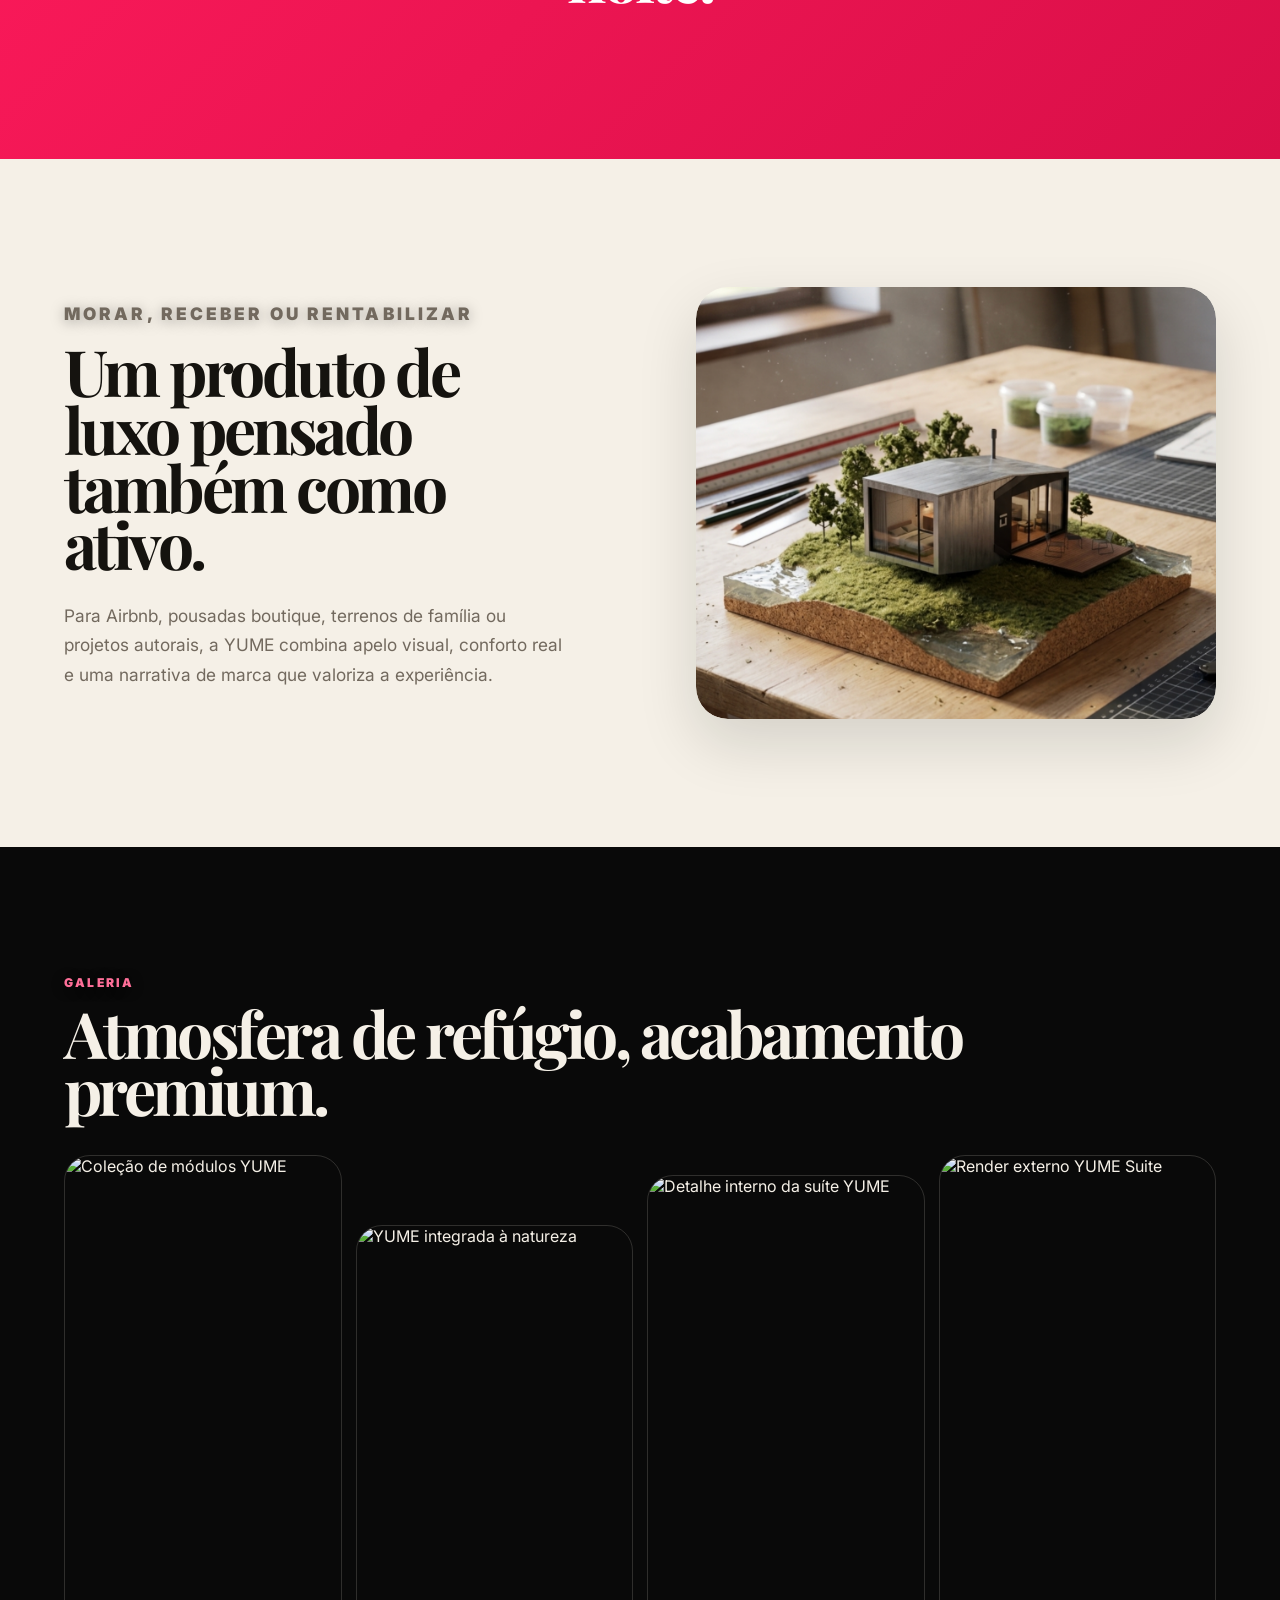
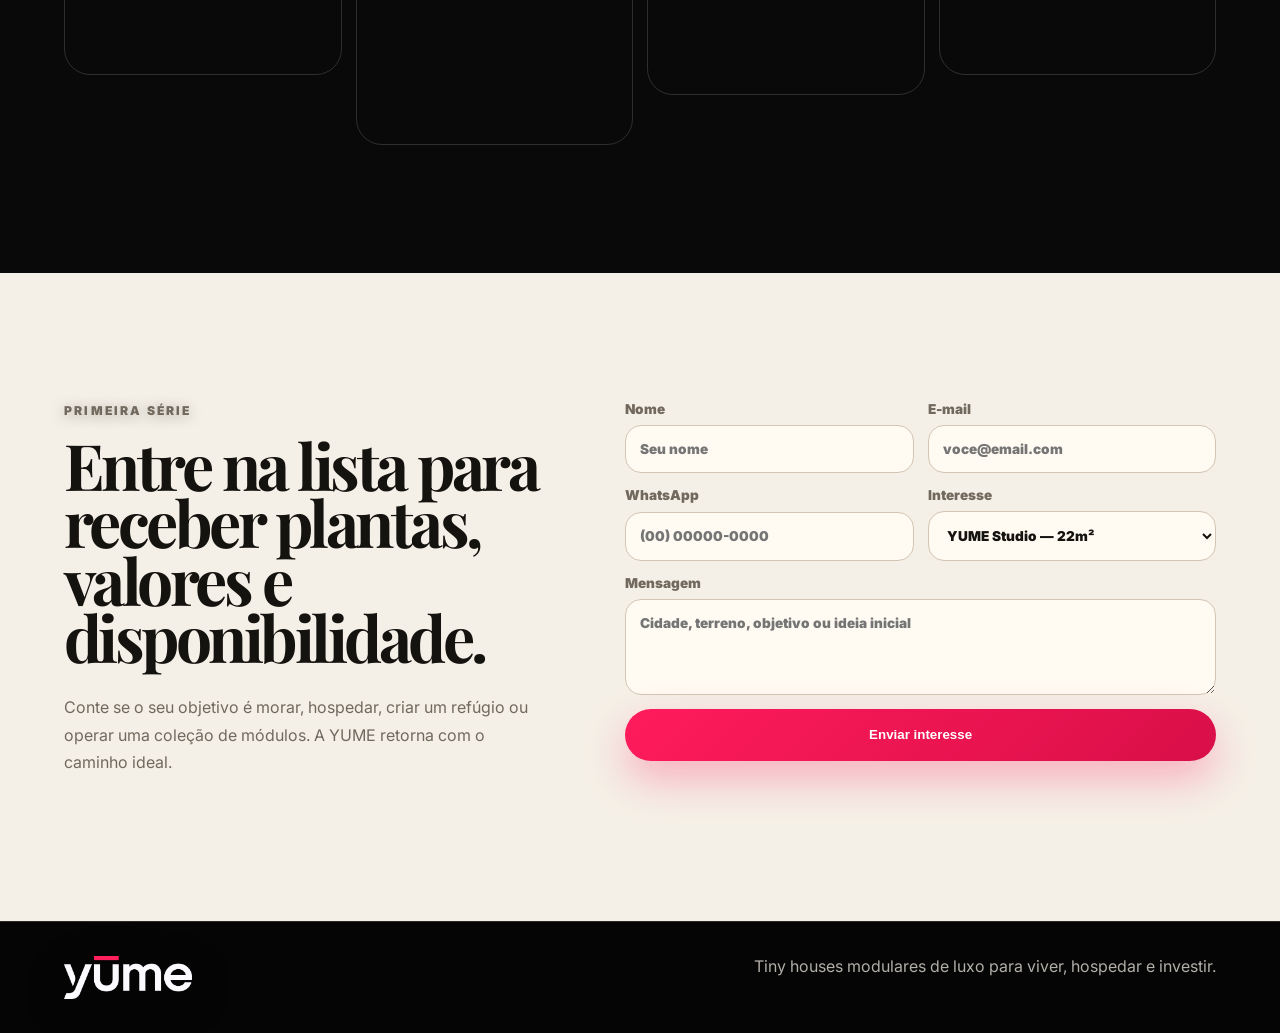
==== commit 4b64c72a: "Make YUME floor plan images fill card" ====
--- a/index.html
+++ b/index.html
@@ -94,7 +94,6 @@
         </article>
         <figure class="model-plan">
           <img src="assets/cabana-suite-deck-22m.jpg" alt="Planta YUME Studio 22m²" data-model-plan />
-          <figcaption data-model-caption>Planta YUME Studio — 22m².</figcaption>
         </figure>
       </div>
     </section>
--- a/styles.css
+++ b/styles.css
@@ -109,9 +109,8 @@
 .model-info { padding: clamp(26px,4vw,46px); border-radius: 30px; background: var(--ivory); color: #15130f; }
 .model-info p, .model-info li { color: var(--muted-dark); line-height: 1.7; }
 .model-info li { margin: 10px 0; }
-.model-plan { min-height: 430px; display: grid; align-content: center; background: #f7f1e7; }
-.model-plan img { width: 100%; max-height: 470px; object-fit: contain; padding: 22px; }
-.model-plan figcaption { padding: 0 22px 20px; color: var(--muted-dark); font-size: .9rem; }
+.model-plan { min-height: 430px; background: #f7f1e7; box-shadow: var(--shadow); }
+.model-plan img { display: block; width: 100%; height: 100%; min-height: 430px; object-fit: cover; border-radius: 30px; }
 
 .impact { padding: clamp(86px,12vw,180px) clamp(20px,5vw,76px); text-align: center; background: linear-gradient(135deg, var(--pink), var(--pink-deep)); }
 .impact p { color: #070807; text-transform: uppercase; letter-spacing: .18em; font-weight: 900; }
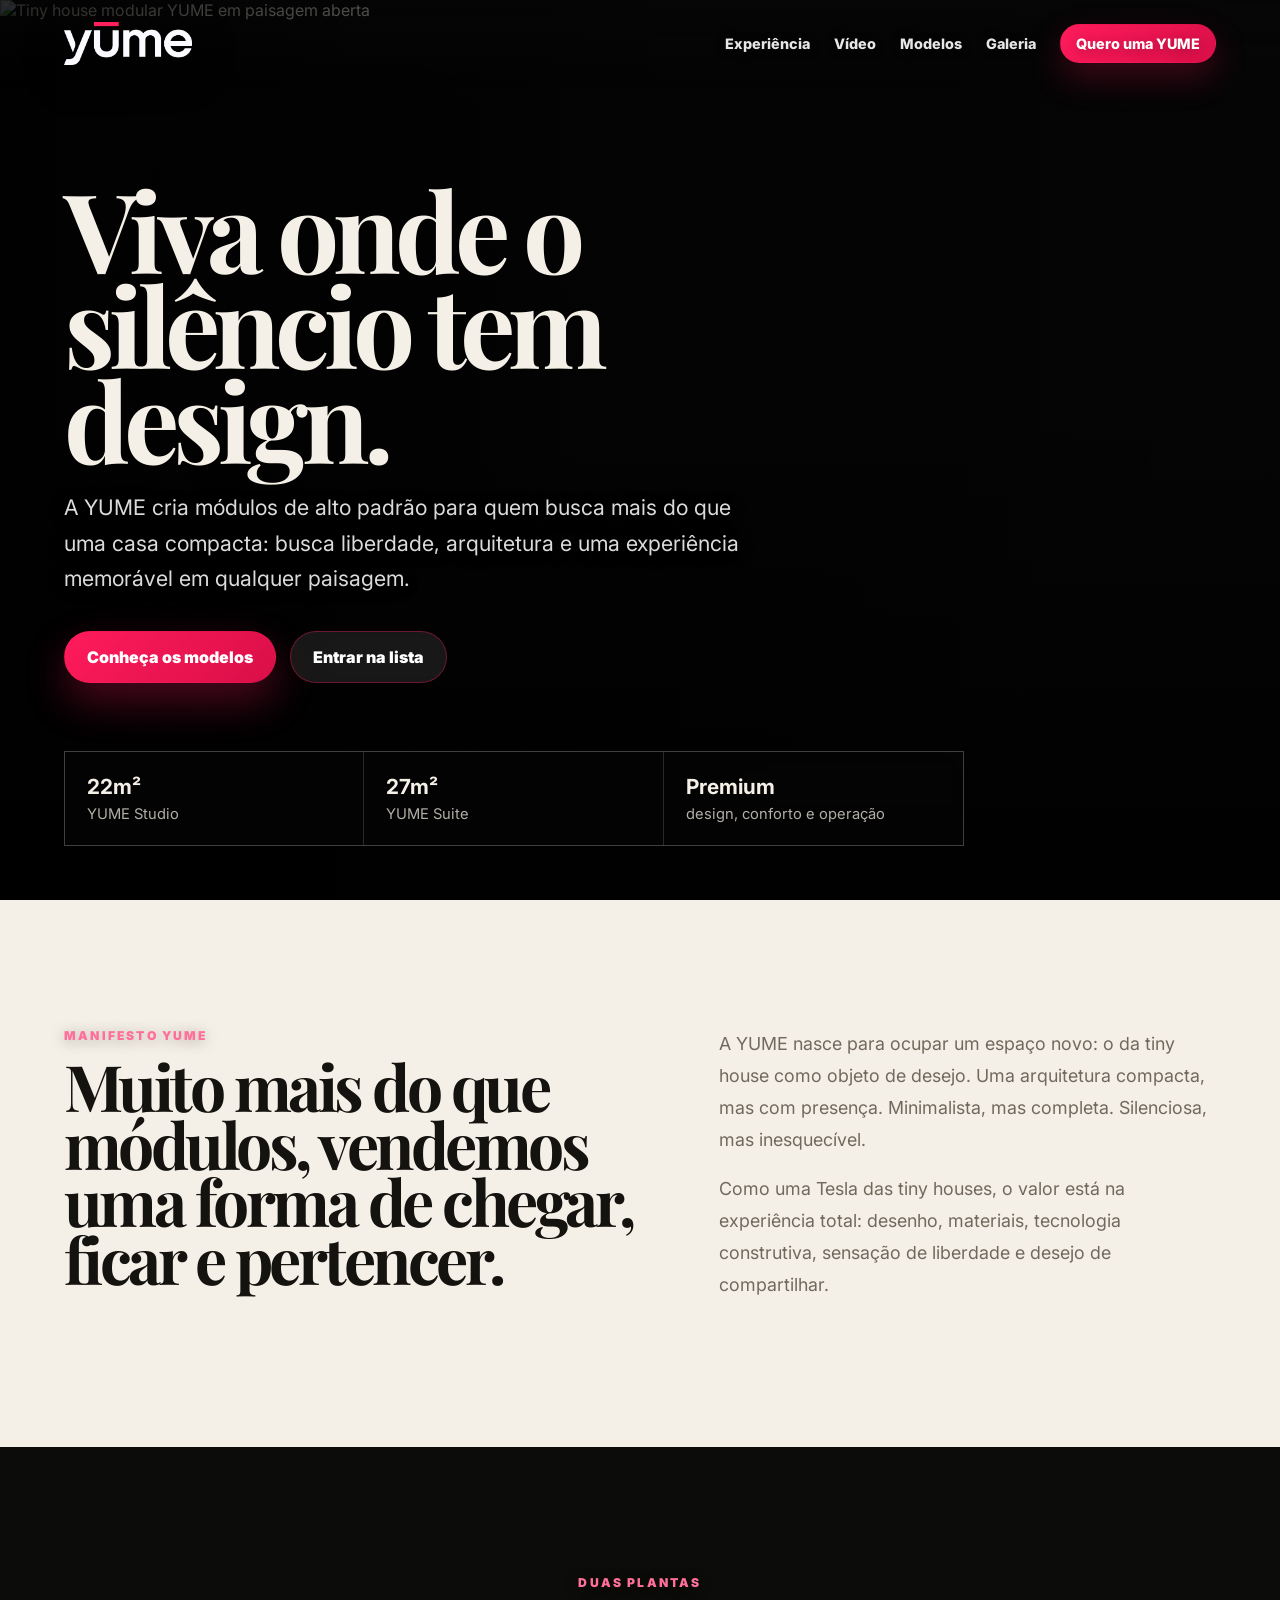
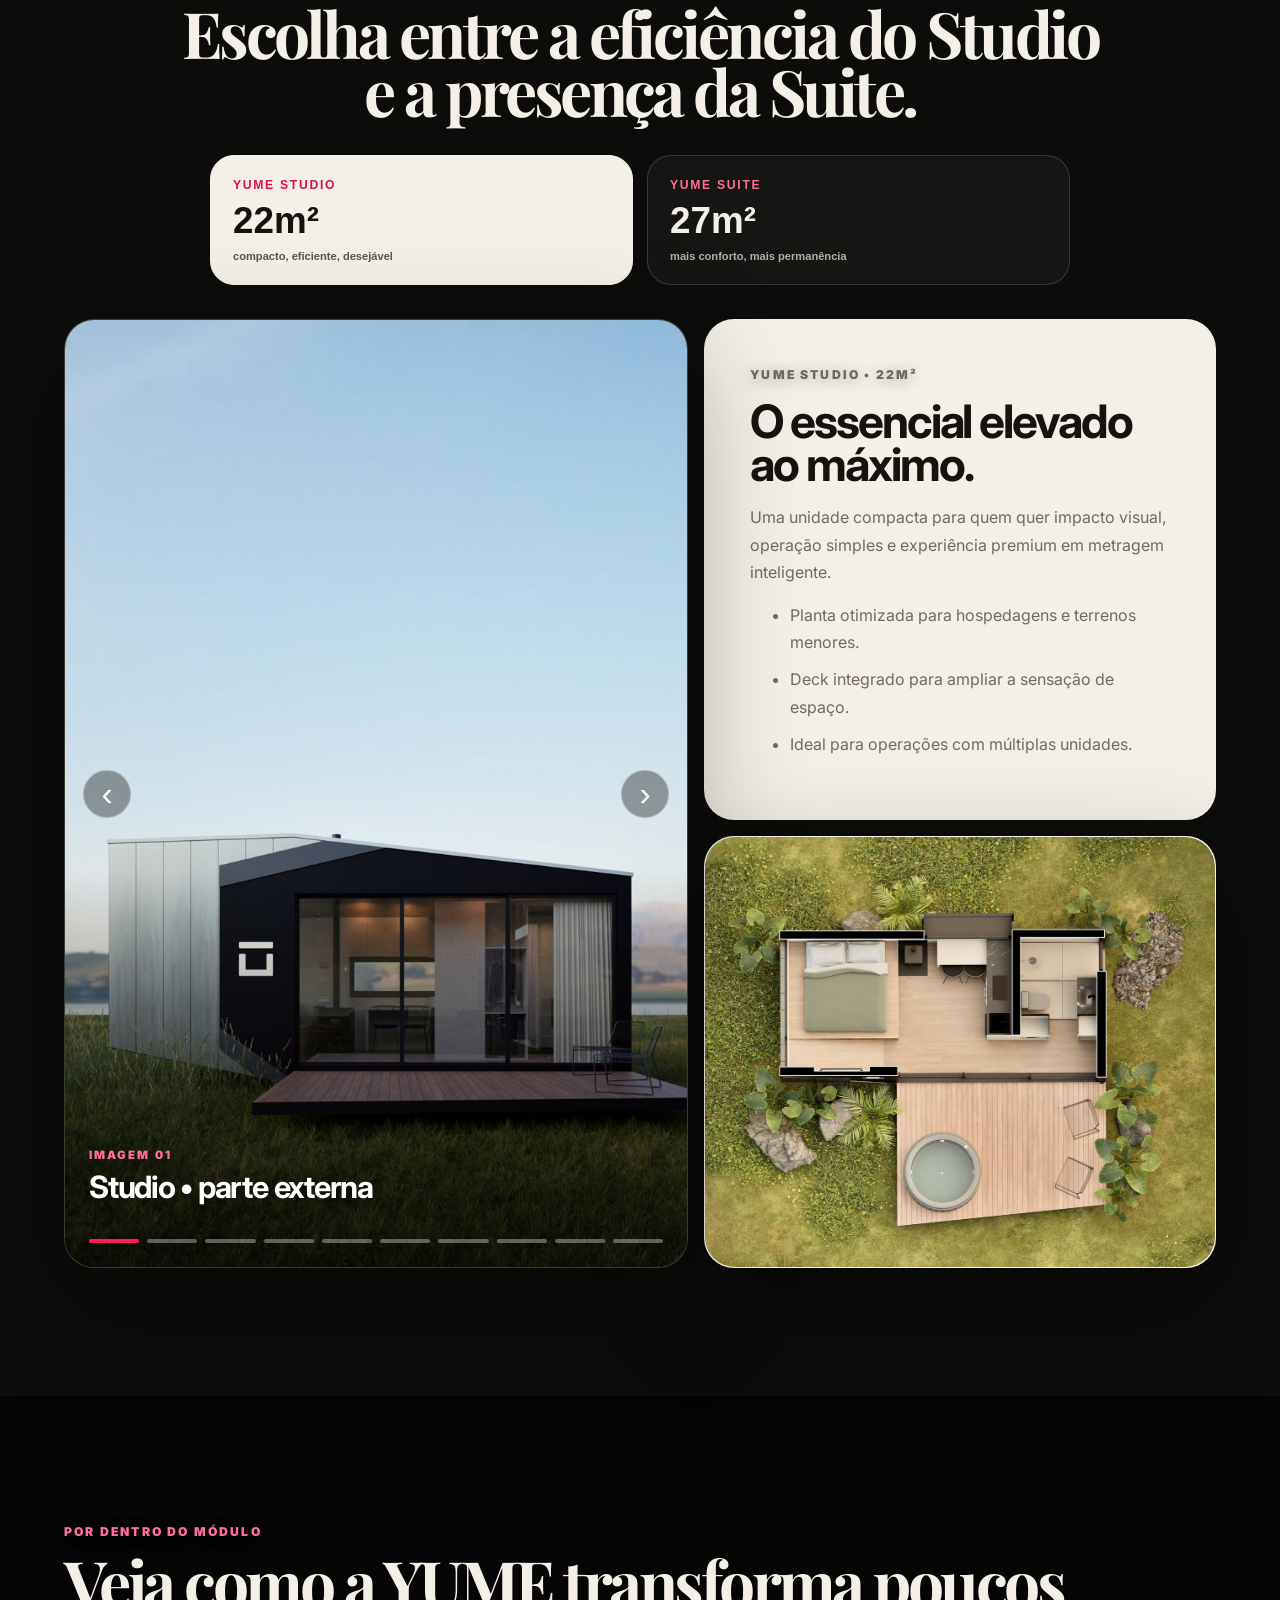
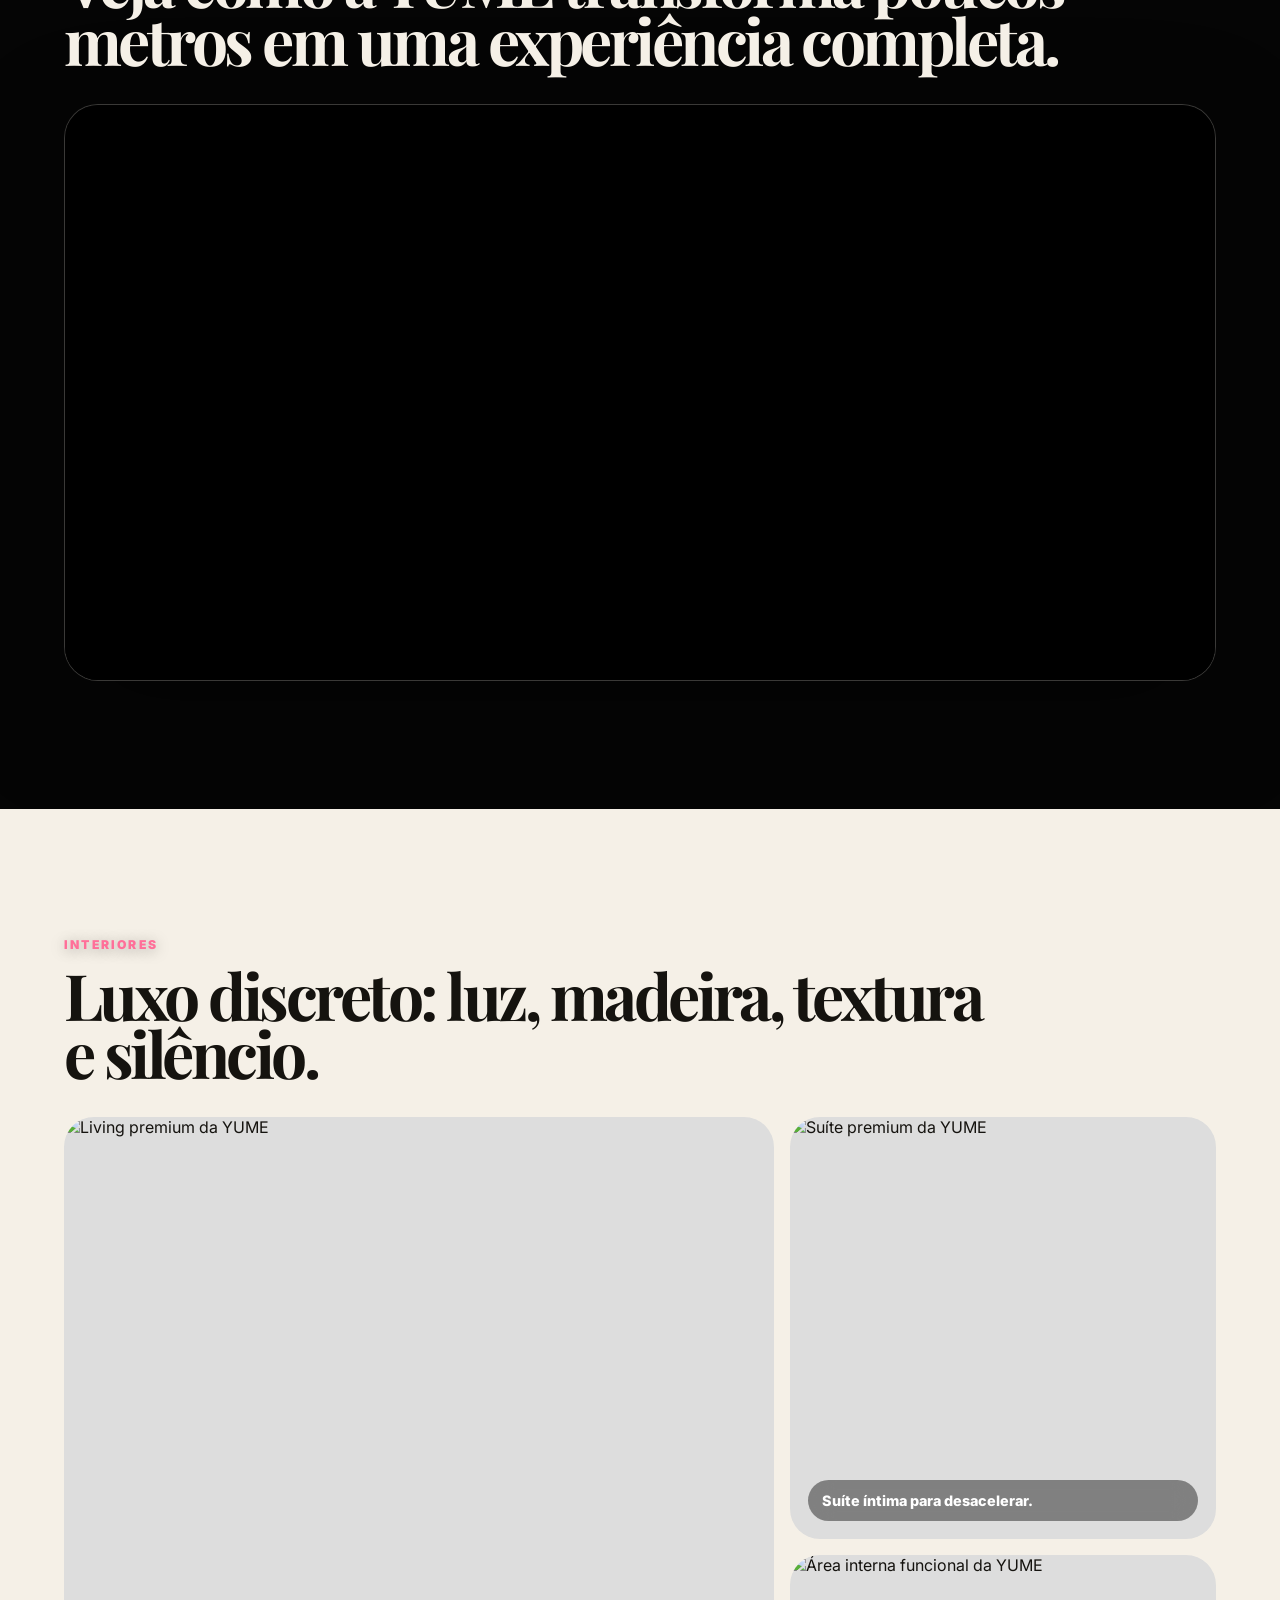
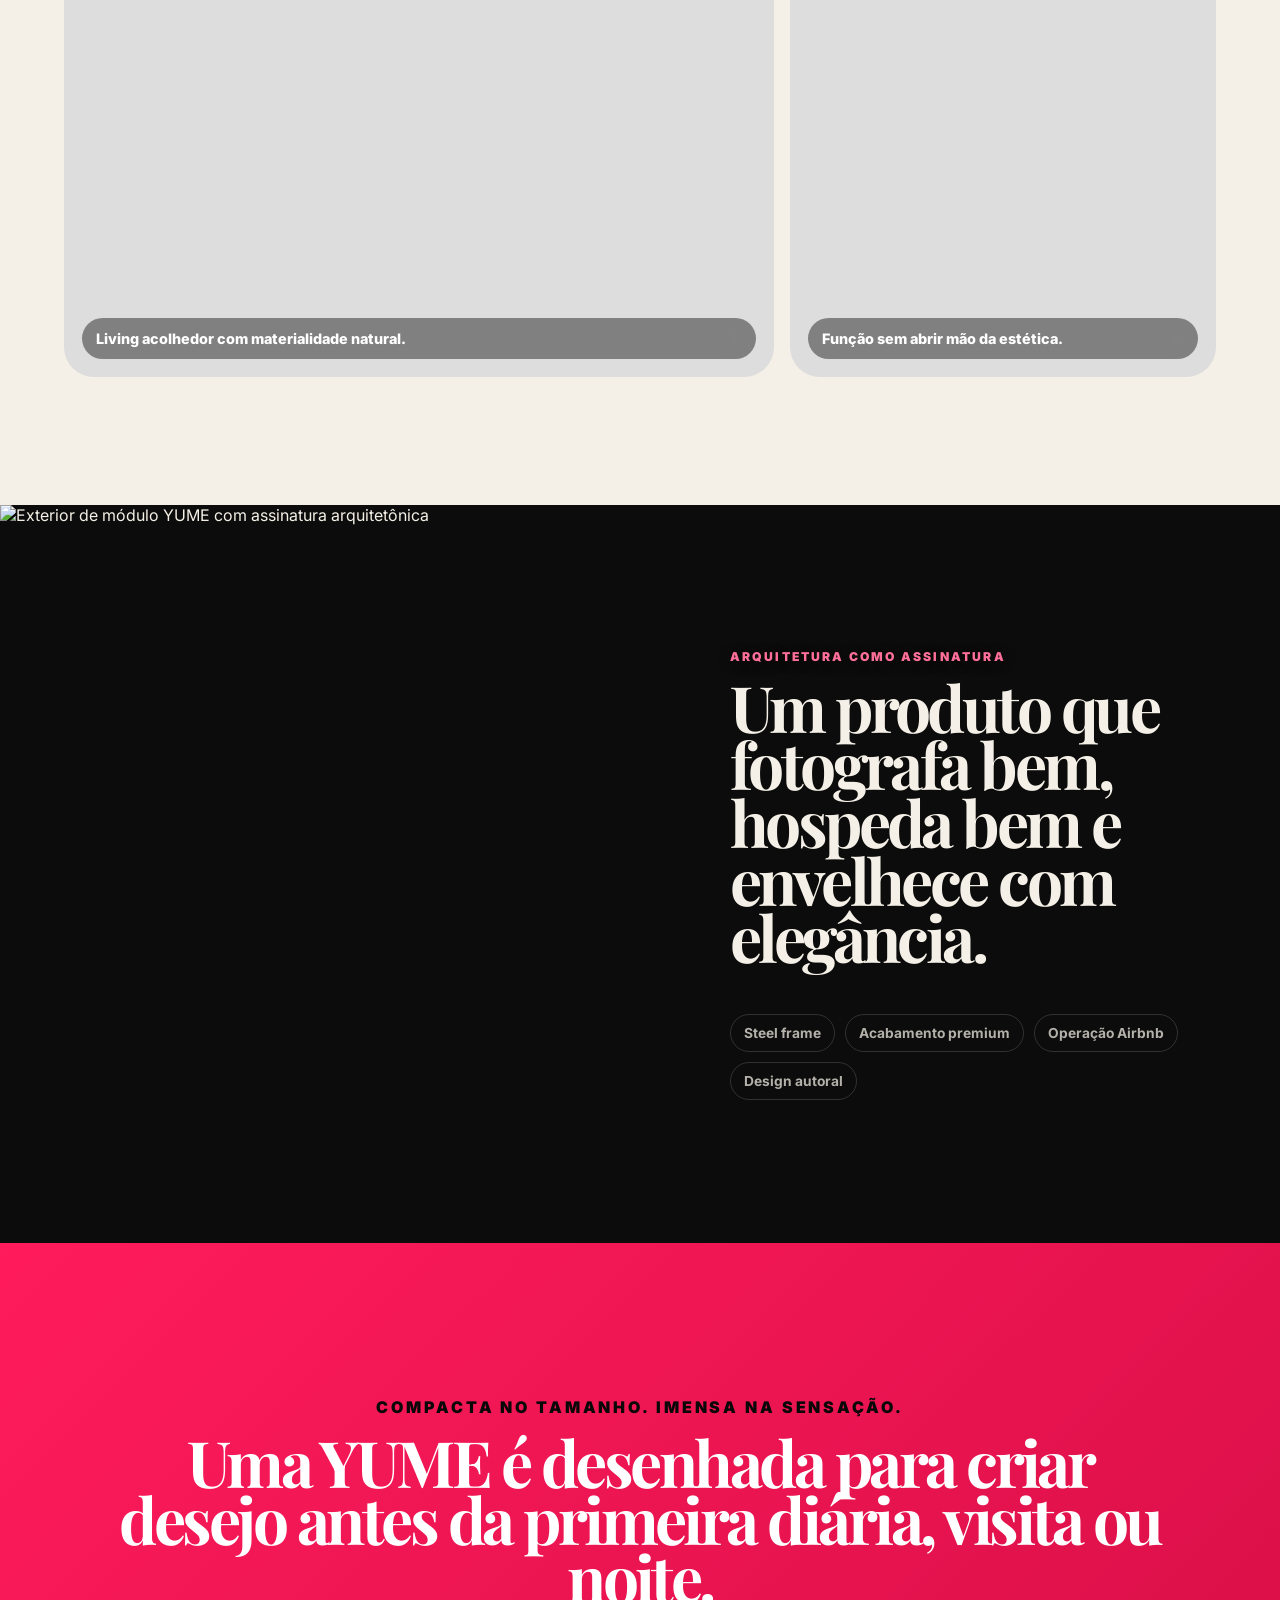
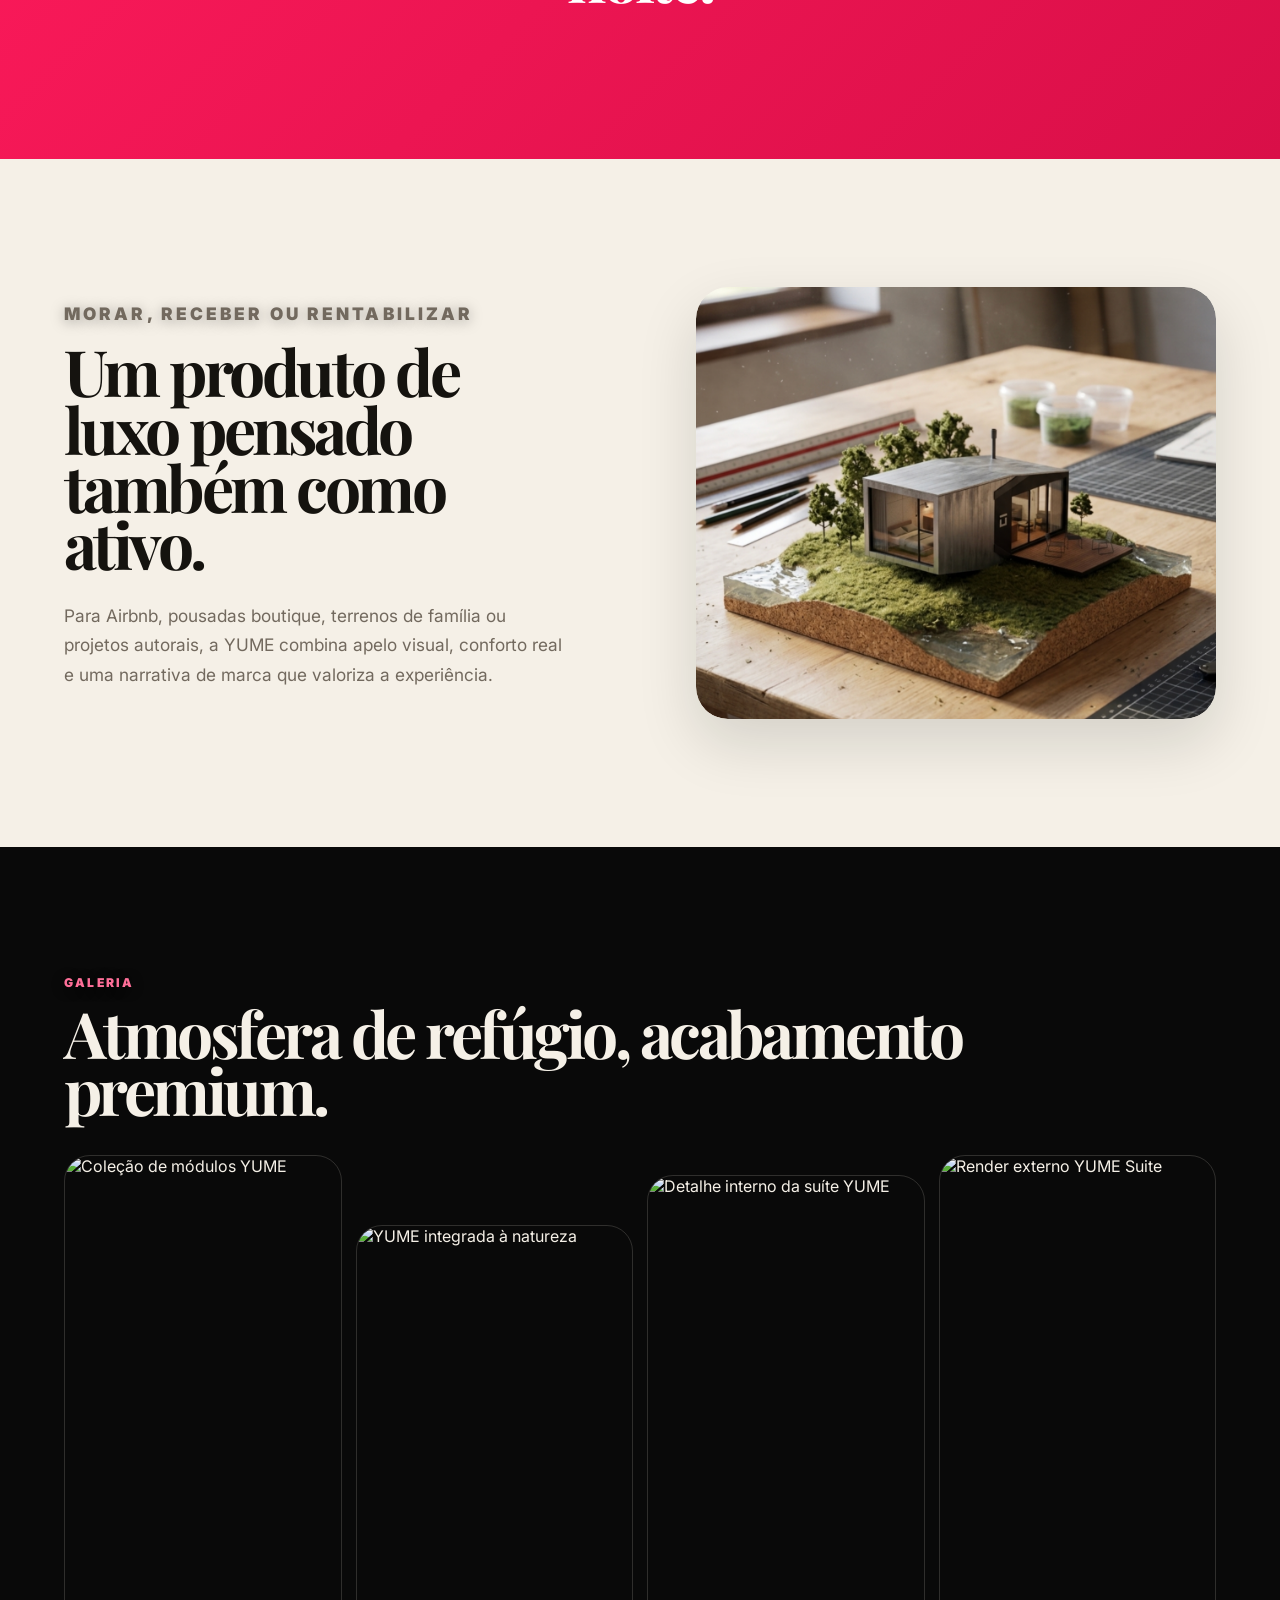
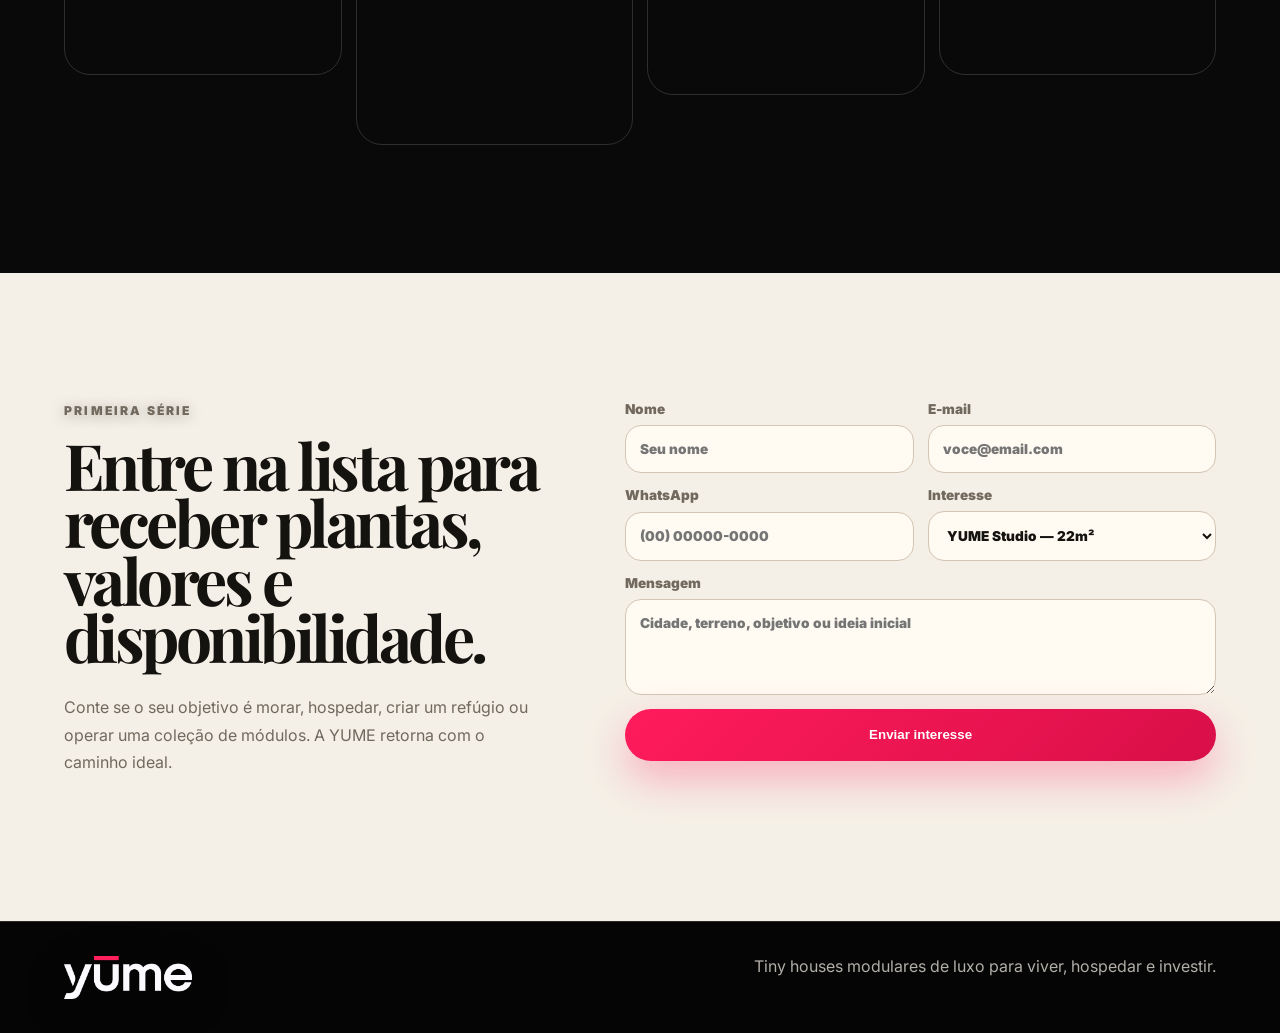
==== commit 67ae2eec: "Use final YUME video release asset" ====
--- a/index.html
+++ b/index.html
@@ -8,7 +8,7 @@
   <link rel="preconnect" href="https://fonts.googleapis.com">
   <link rel="preconnect" href="https://fonts.gstatic.com" crossorigin>
   <link href="https://fonts.googleapis.com/css2?family=Inter:wght@400;500;600;700;800;900&family=Playfair+Display:wght@600;700;800&display=swap" rel="stylesheet">
-  <link rel="stylesheet" href="styles.css?v=hero-eyebrow-spacer" />
+  <link rel="stylesheet" href="styles.css?v=plant-card-fill-20260710" />
 </head>
 <body>
   <header class="site-header" data-header>
@@ -105,7 +105,7 @@
       </div>
       <div class="video-frame">
         <video controls playsinline preload="metadata" poster="assets/interior-living.png">
-          <source src="assets/WhatsApp Video 2026-02-26 at 11.56.58.mp4" type="video/mp4" />
+          <source src="https://github.com/giovannibassani2026/yume-site/releases/download/video-yume-final-2026-07-22/yume-video-final-2k-9-16.mp4" type="video/mp4" />
           Seu navegador não suporta vídeo HTML5.
         </video>
       </div>
@@ -195,6 +195,6 @@
     <span>Tiny houses modulares de luxo para viver, hospedar e investir.</span>
   </footer>
 
-  <script src="script.js?v=carousel-labels-42dd81f"></script>
+  <script src="script.js?v=plant-card-fill-20260710"></script>
 </body>
 </html>
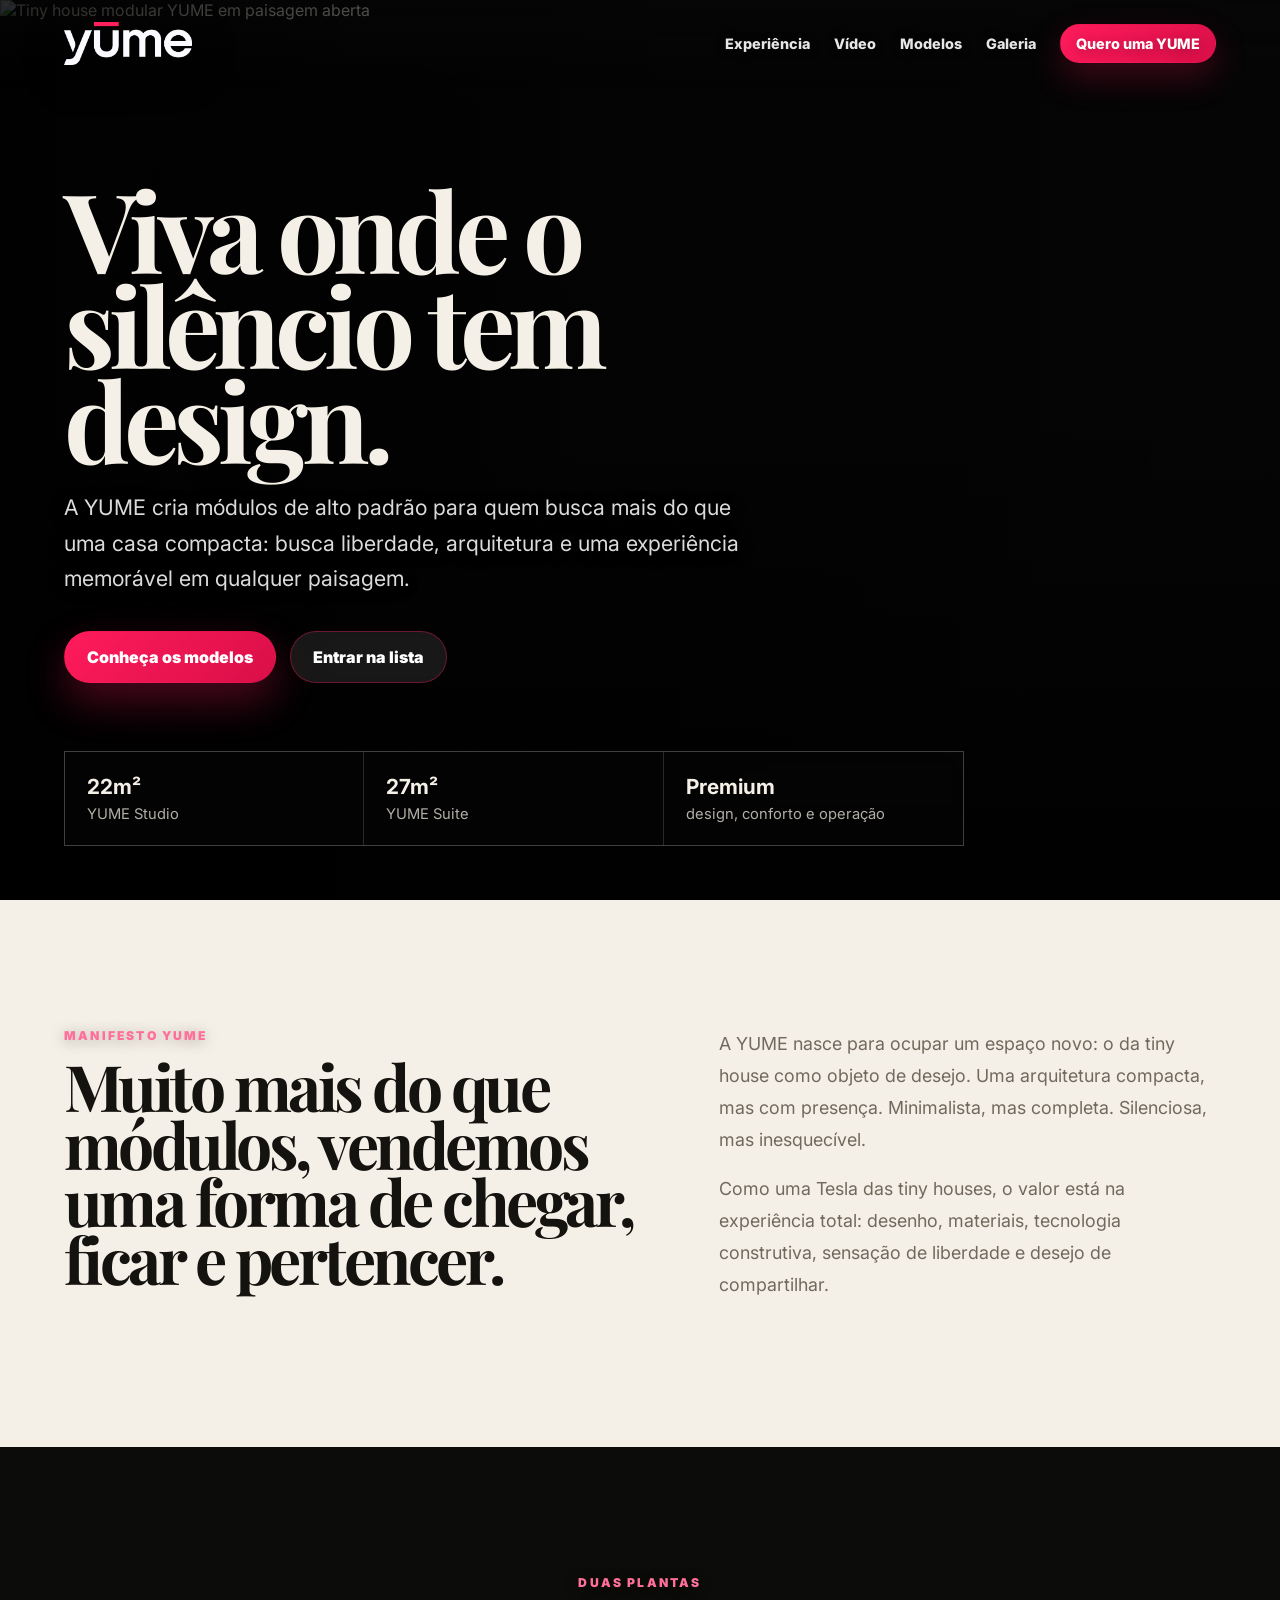
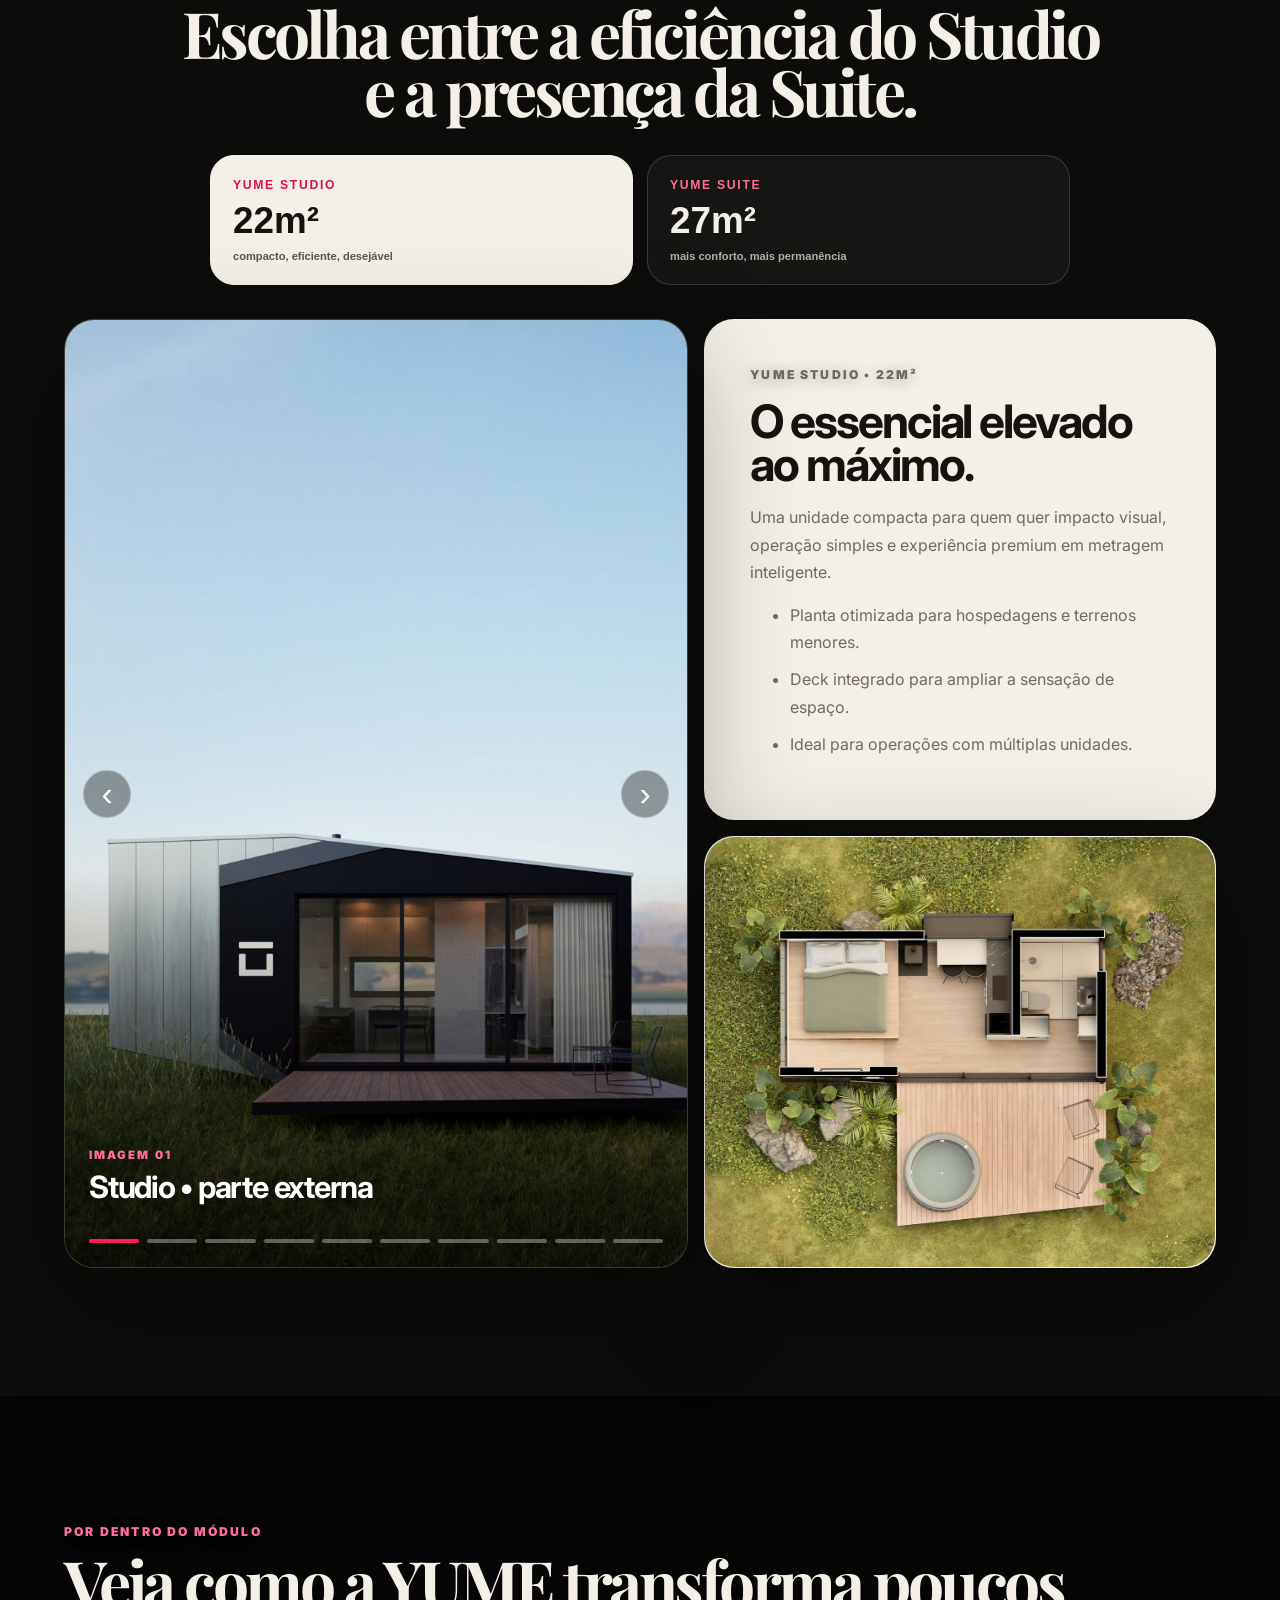
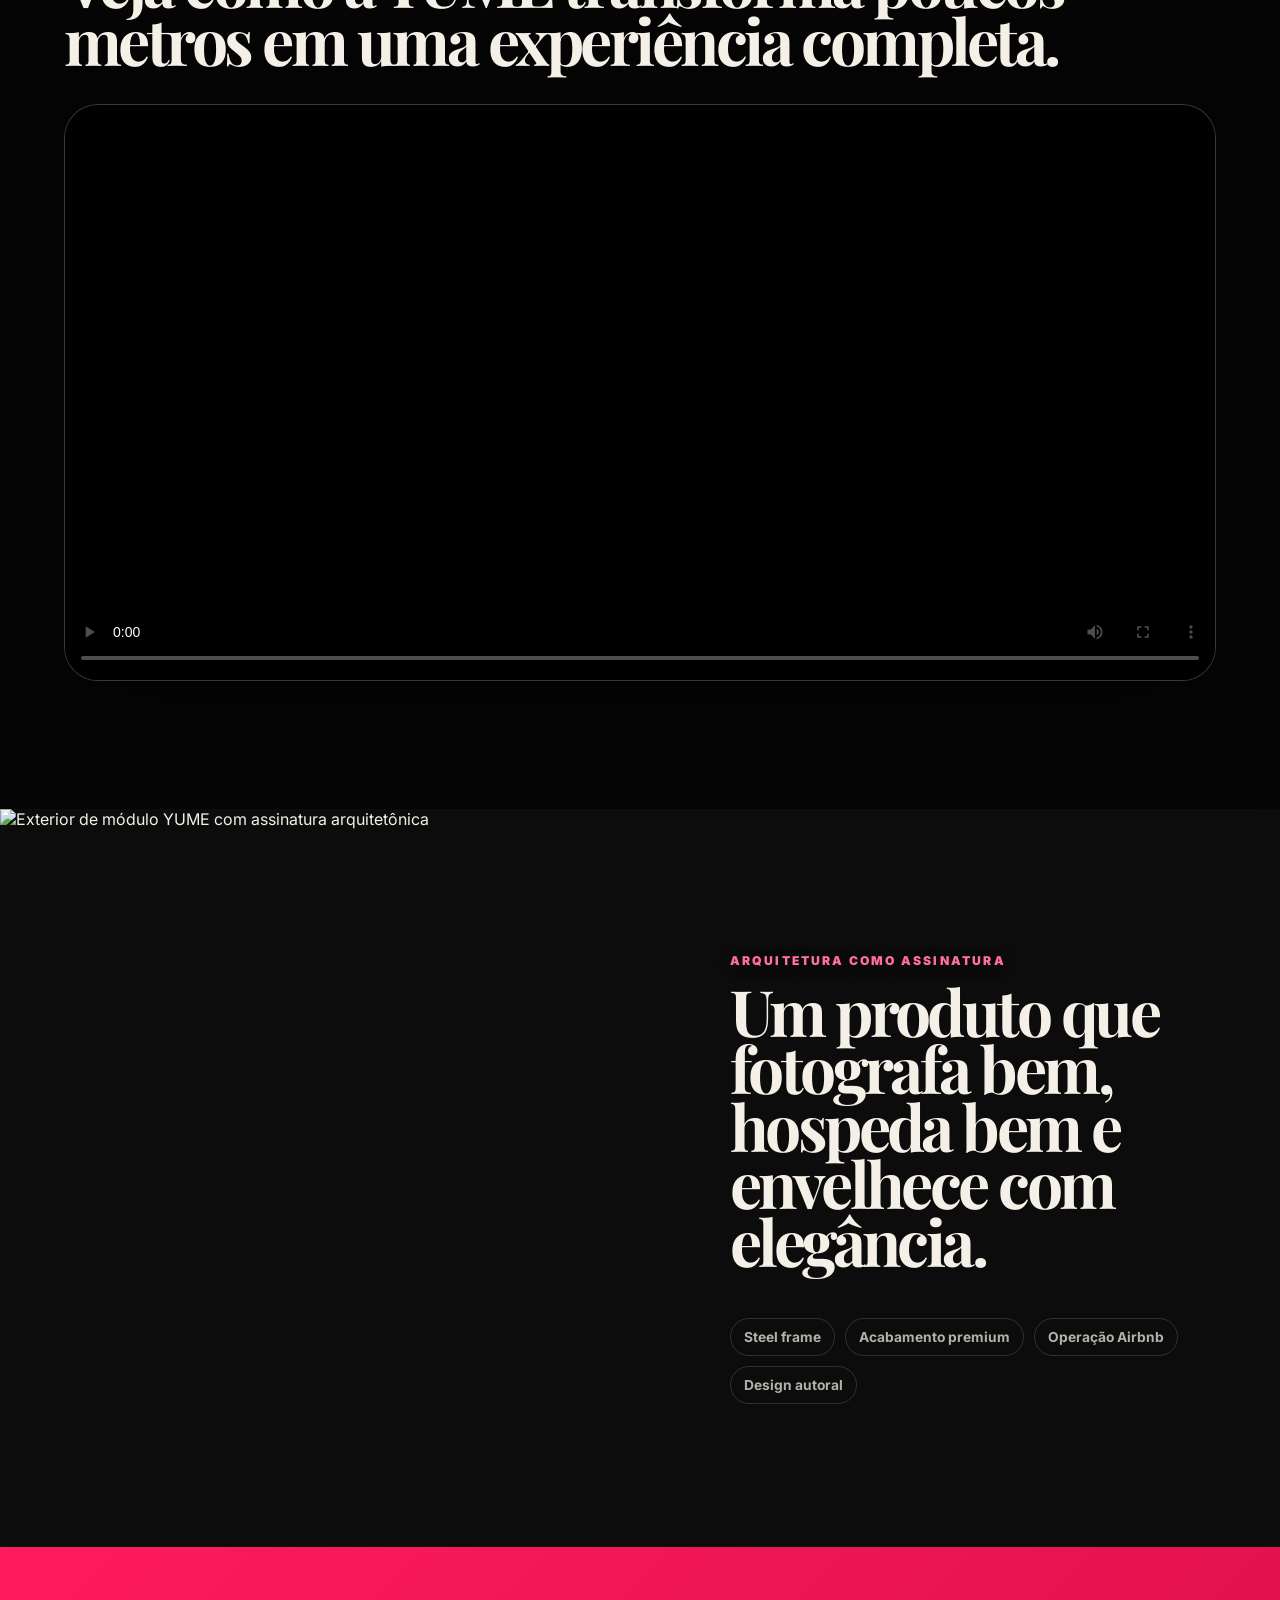
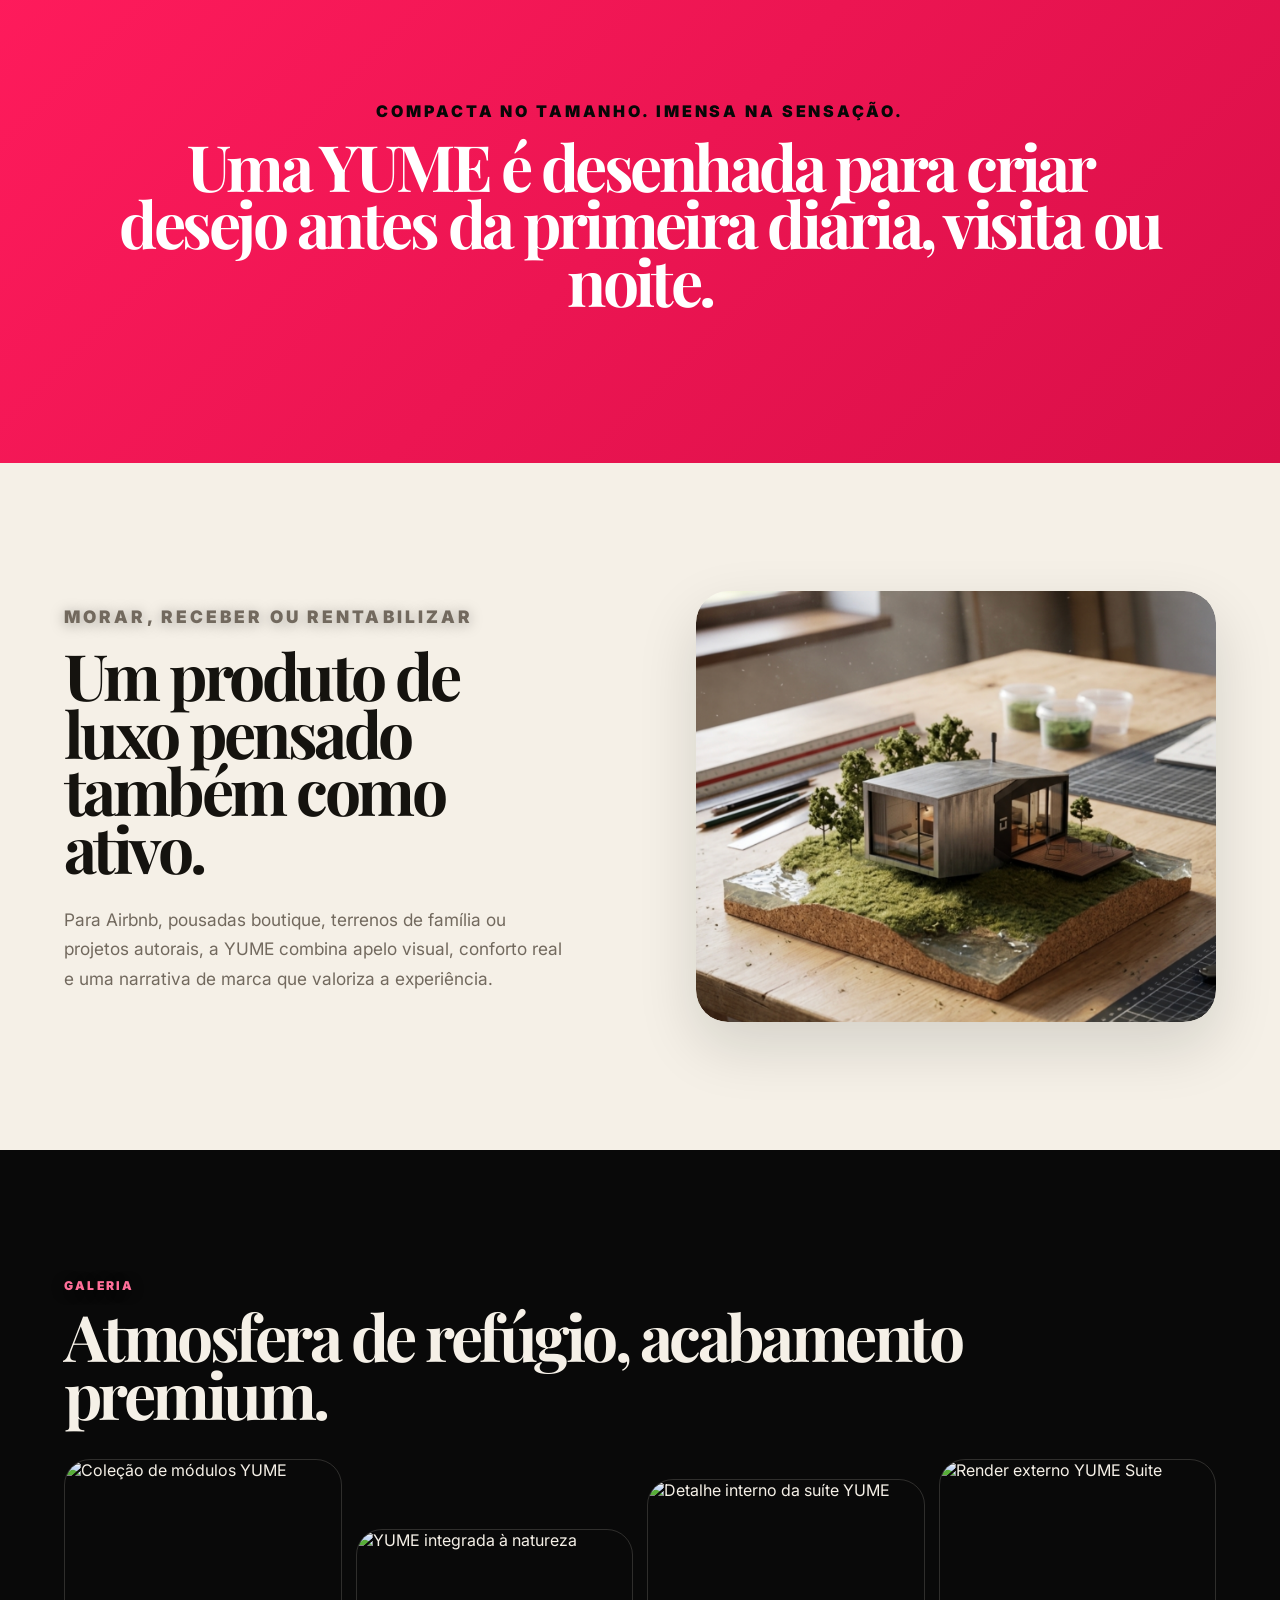
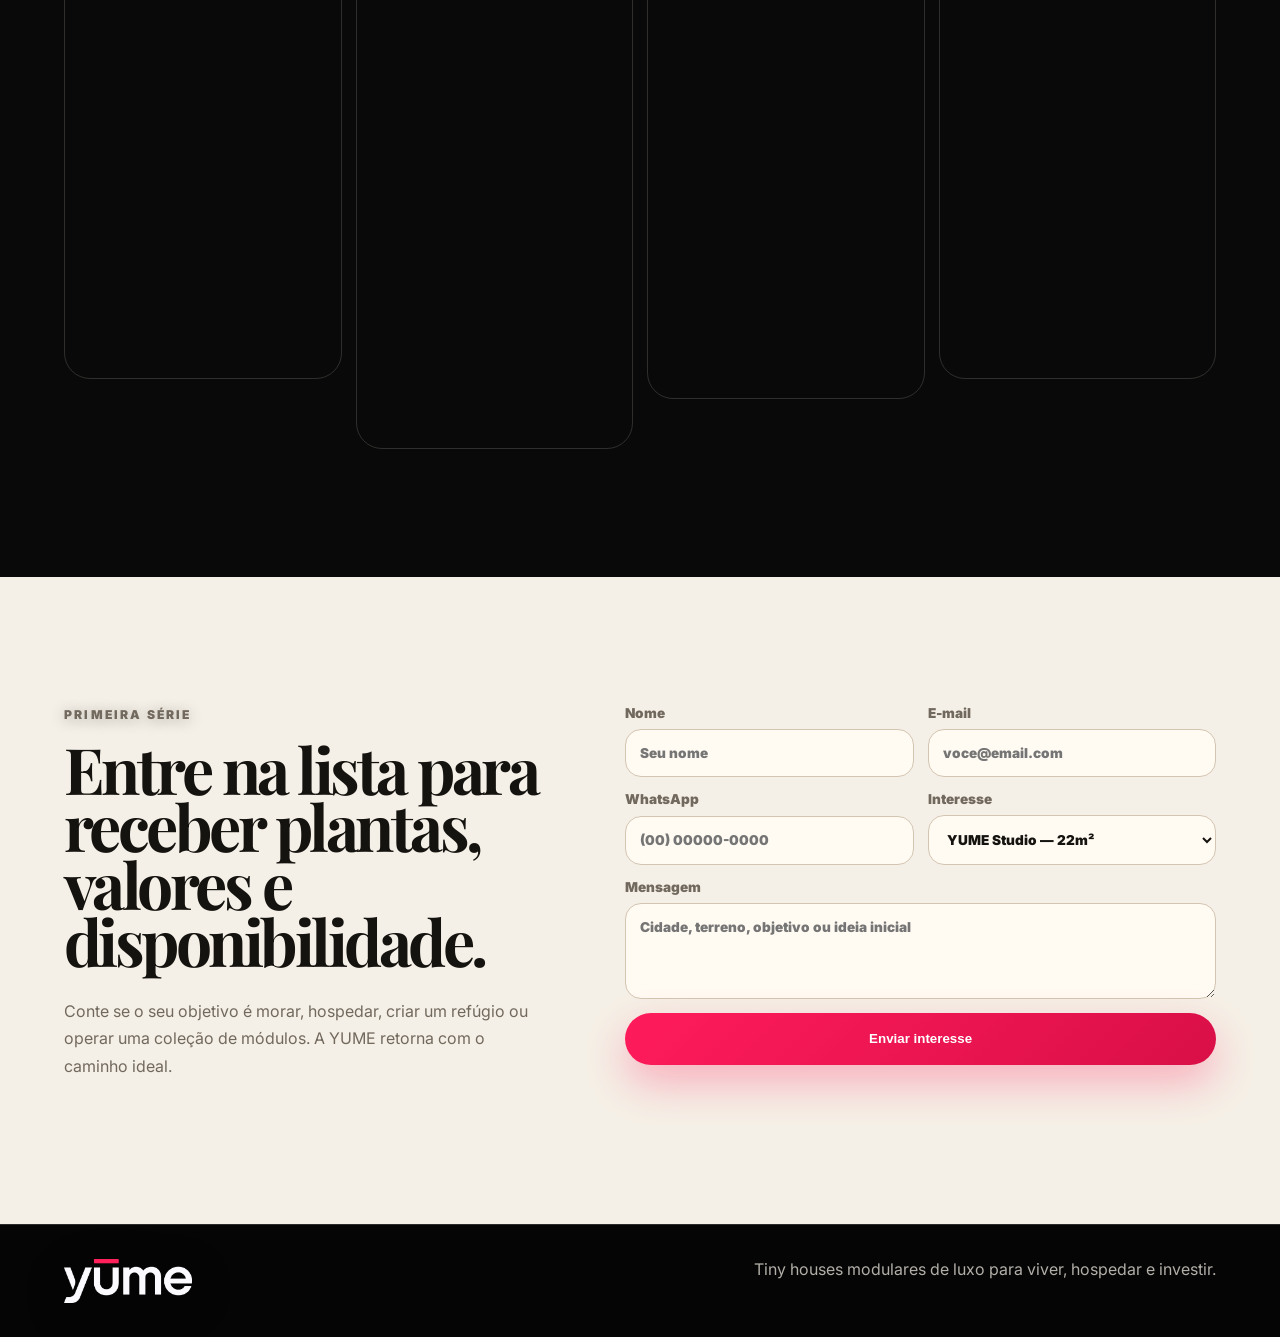
==== commit 0cfacf5c: "Remove YUME interiors section" ====
--- a/index.html
+++ b/index.html
@@ -111,17 +111,6 @@
       </div>
     </section>
 
-    <section class="interiors">
-      <div class="section-heading narrow">
-        <p class="eyebrow">Interiores</p>
-        <h2>Luxo discreto: luz, madeira, textura e silêncio.</h2>
-      </div>
-      <div class="interior-grid">
-        <figure class="wide"><img src="assets/interior-living.png" alt="Living premium da YUME" /><figcaption>Living acolhedor com materialidade natural.</figcaption></figure>
-        <figure><img src="assets/interior-suite.png" alt="Suíte premium da YUME" /><figcaption>Suíte íntima para desacelerar.</figcaption></figure>
-        <figure><img src="assets/interior-kitchen.png" alt="Área interna funcional da YUME" /><figcaption>Função sem abrir mão da estética.</figcaption></figure>
-      </div>
-    </section>
 
     <section class="signature">
       <figure class="signature-image">
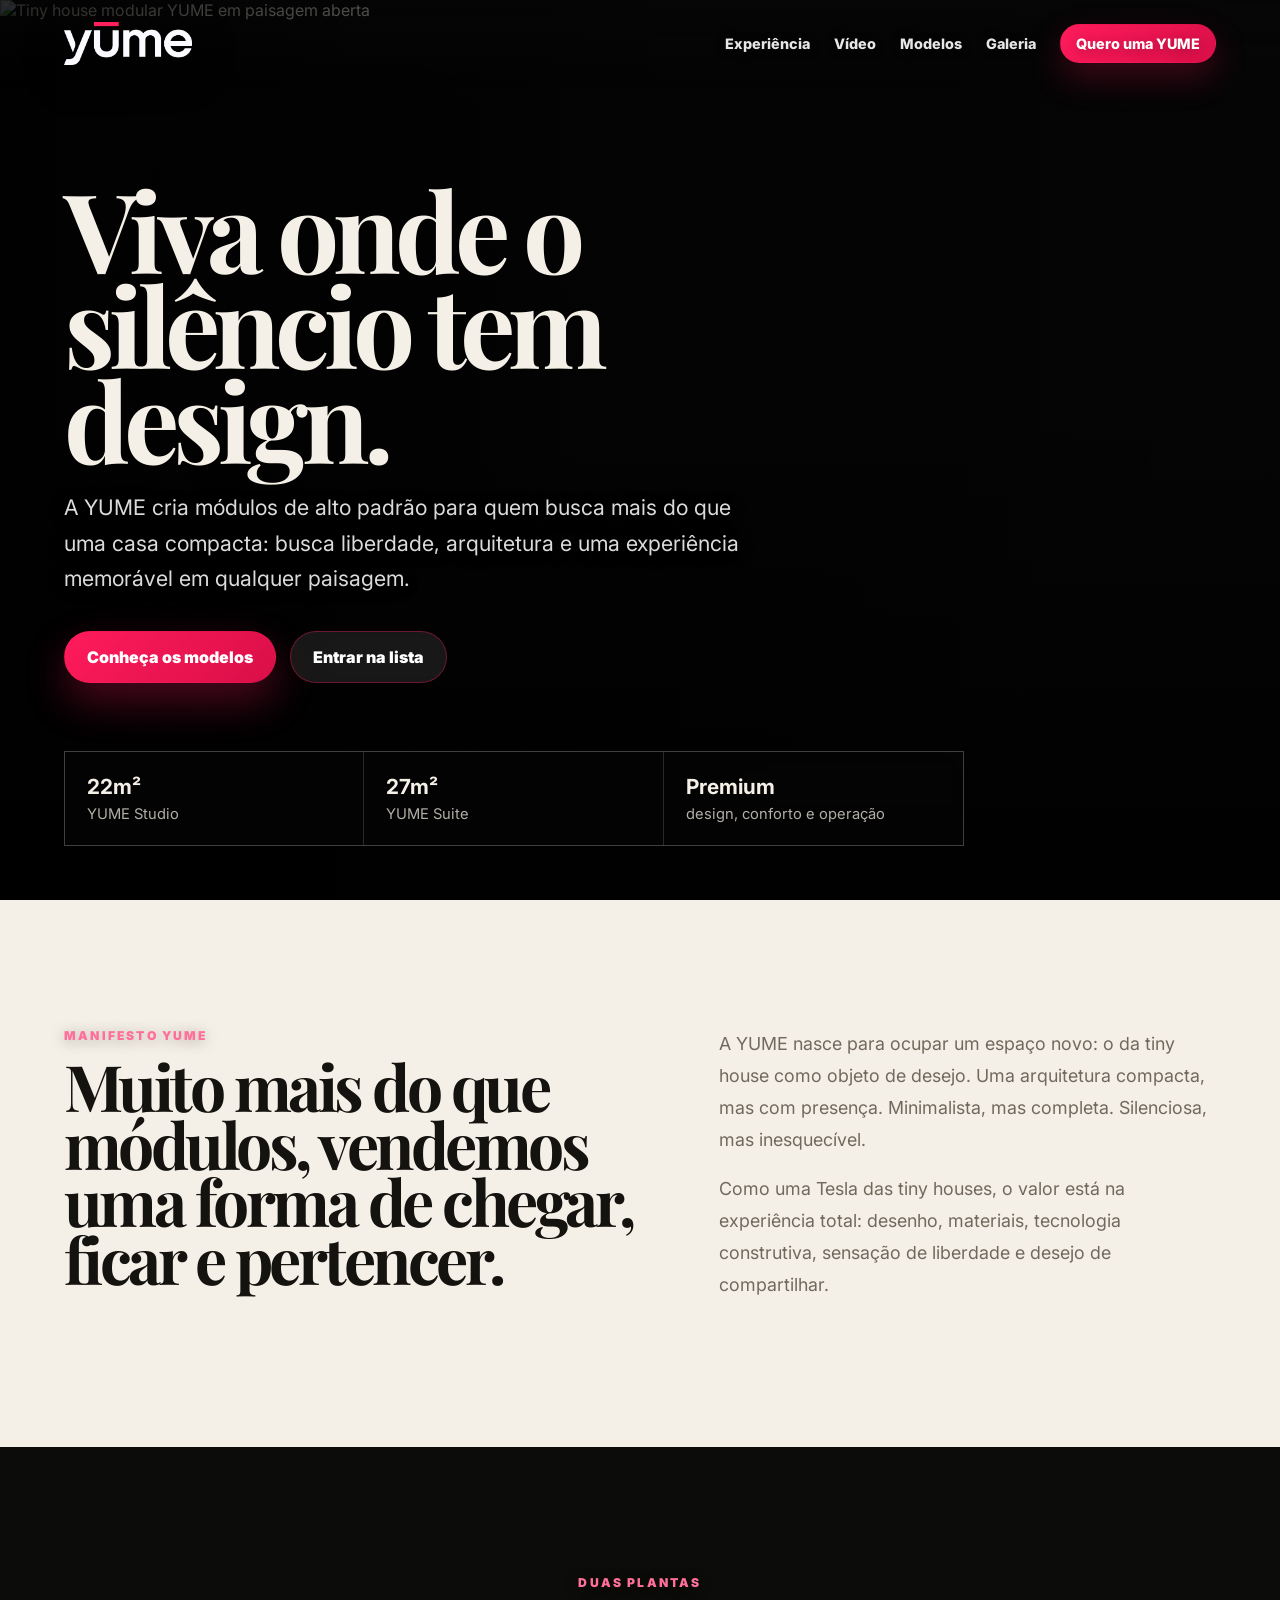
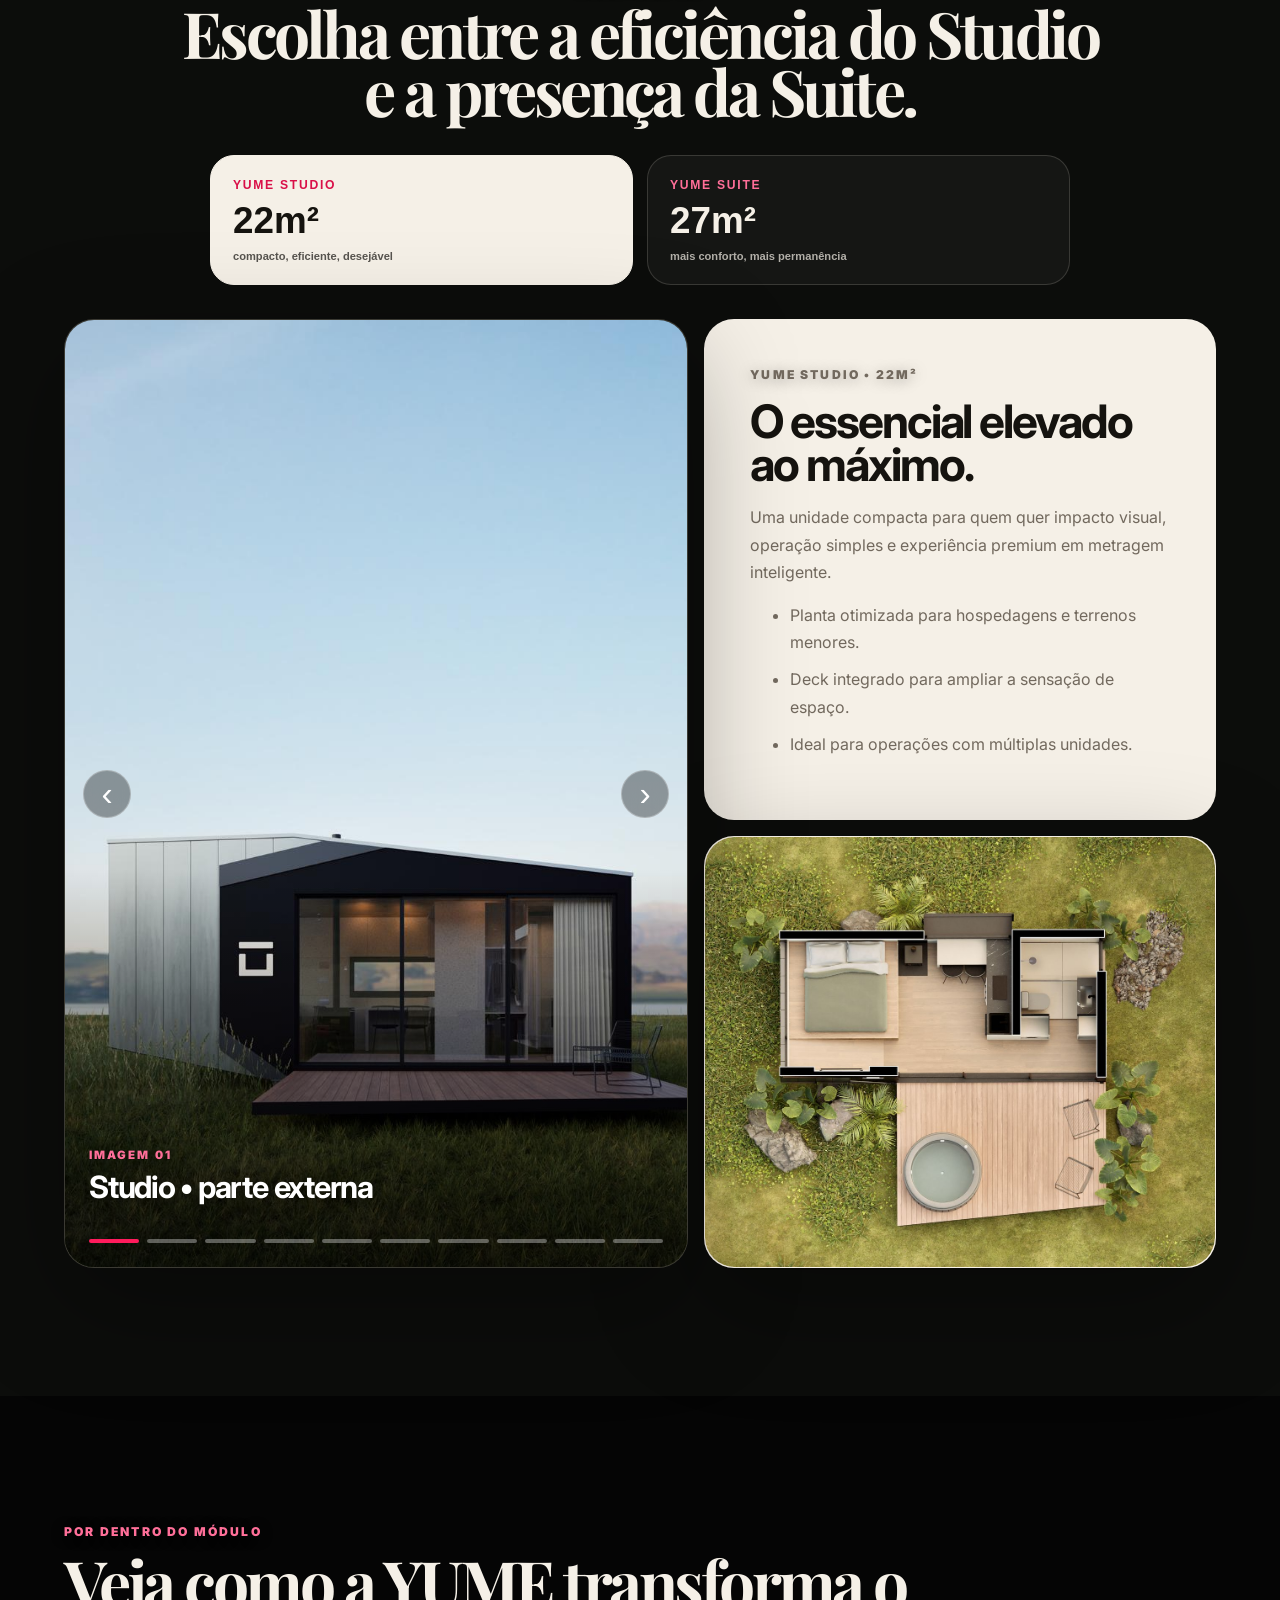
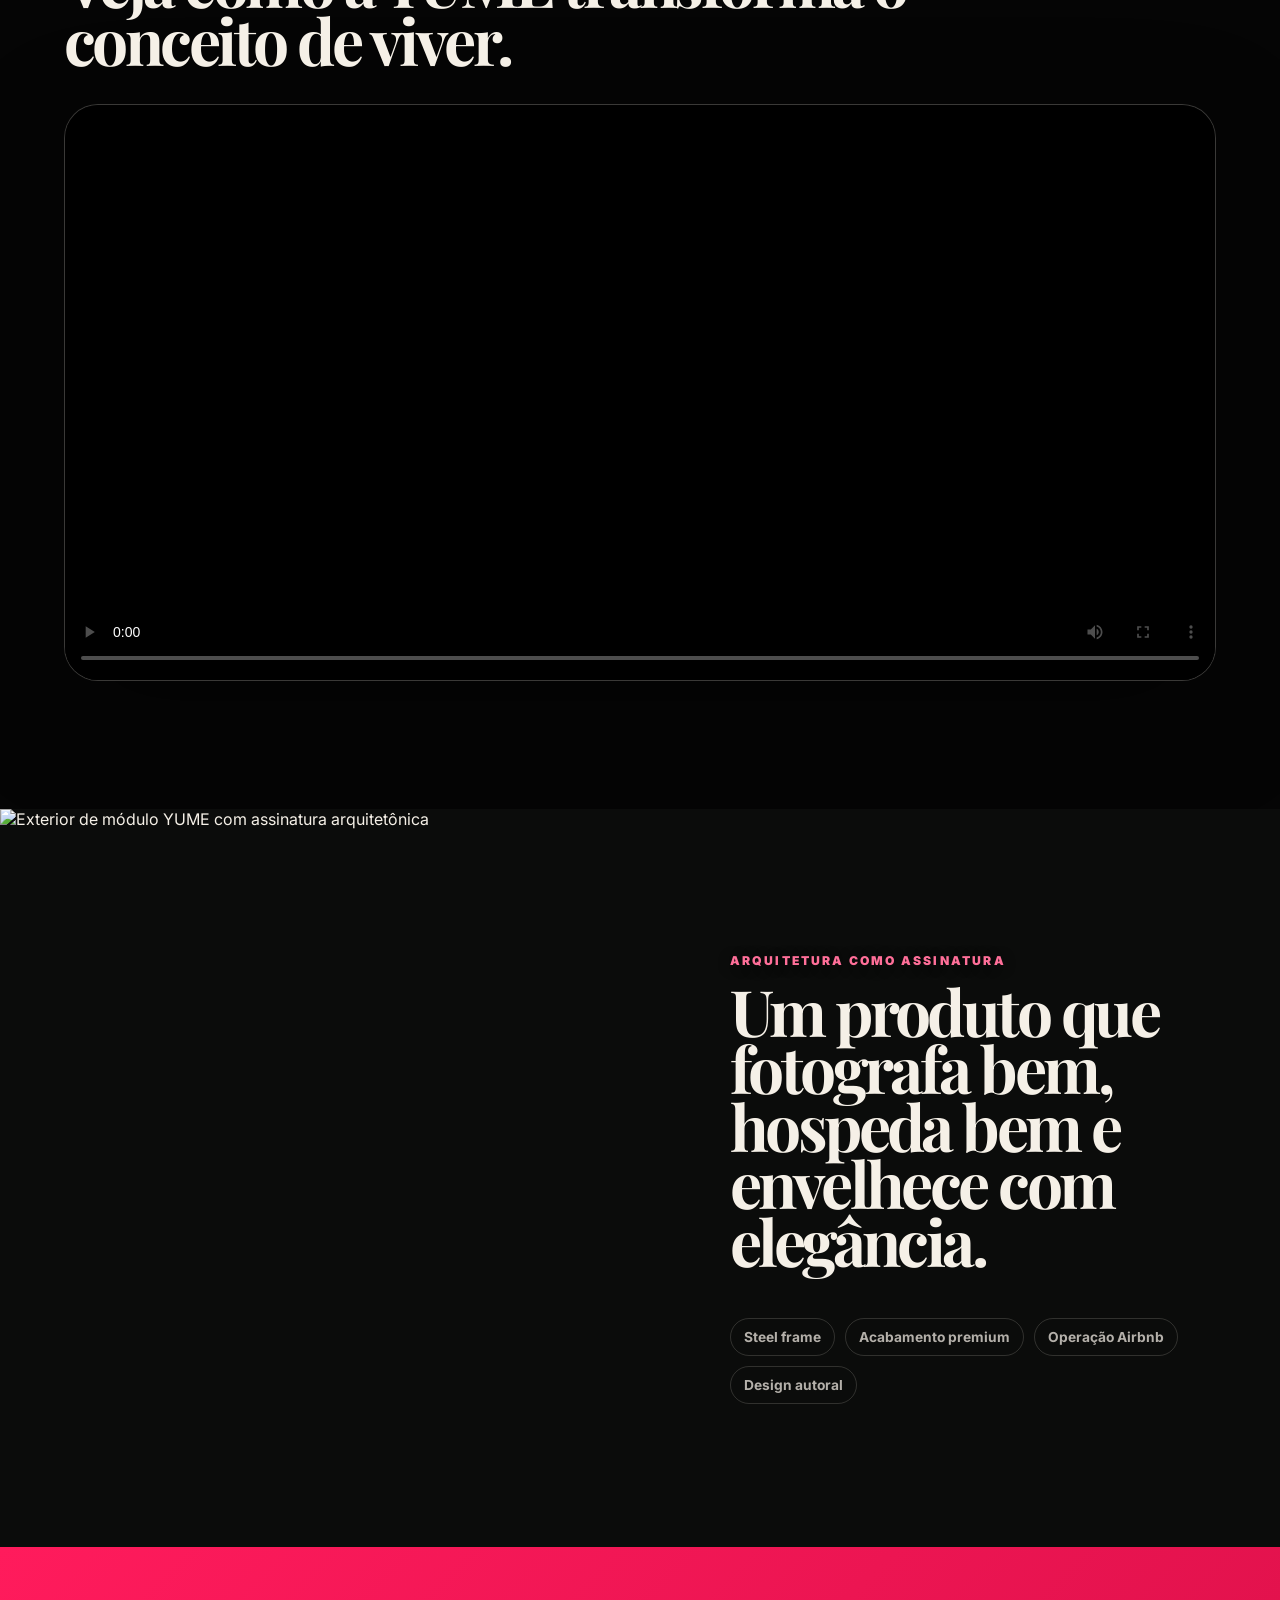
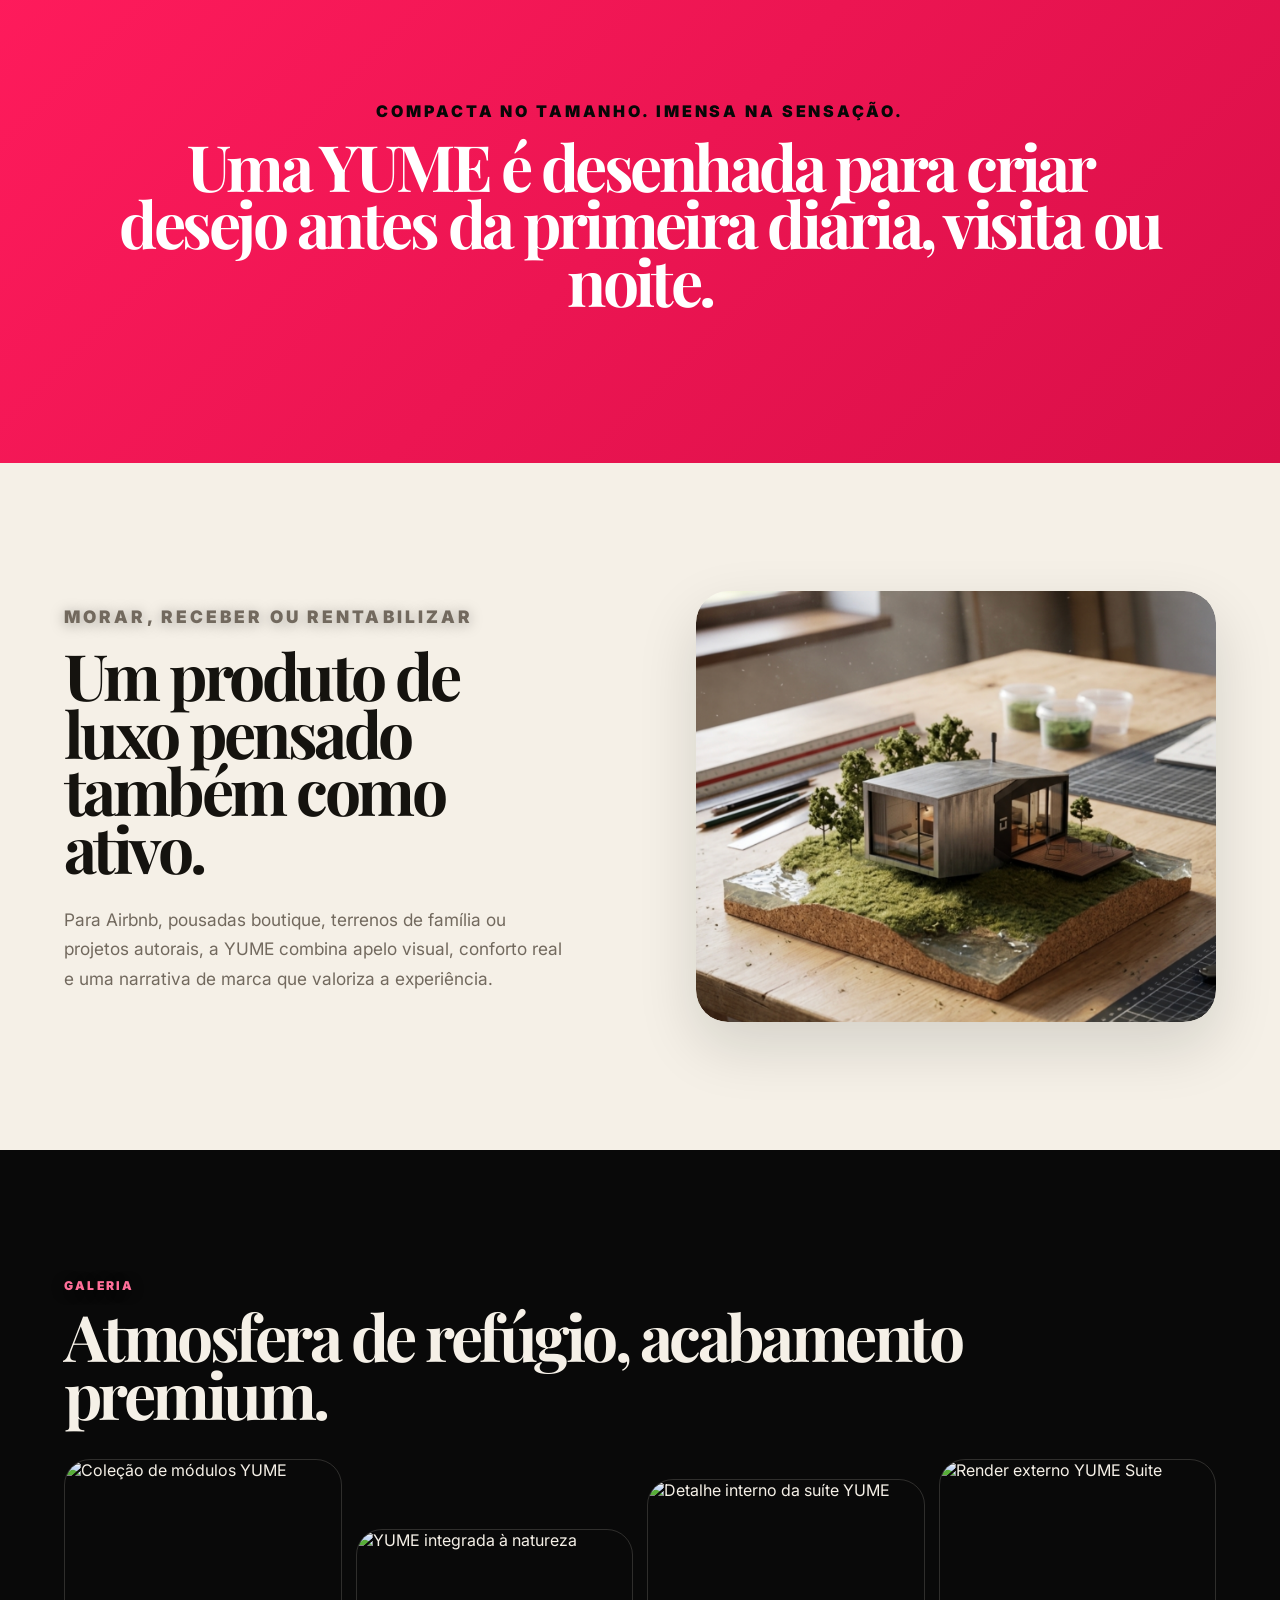
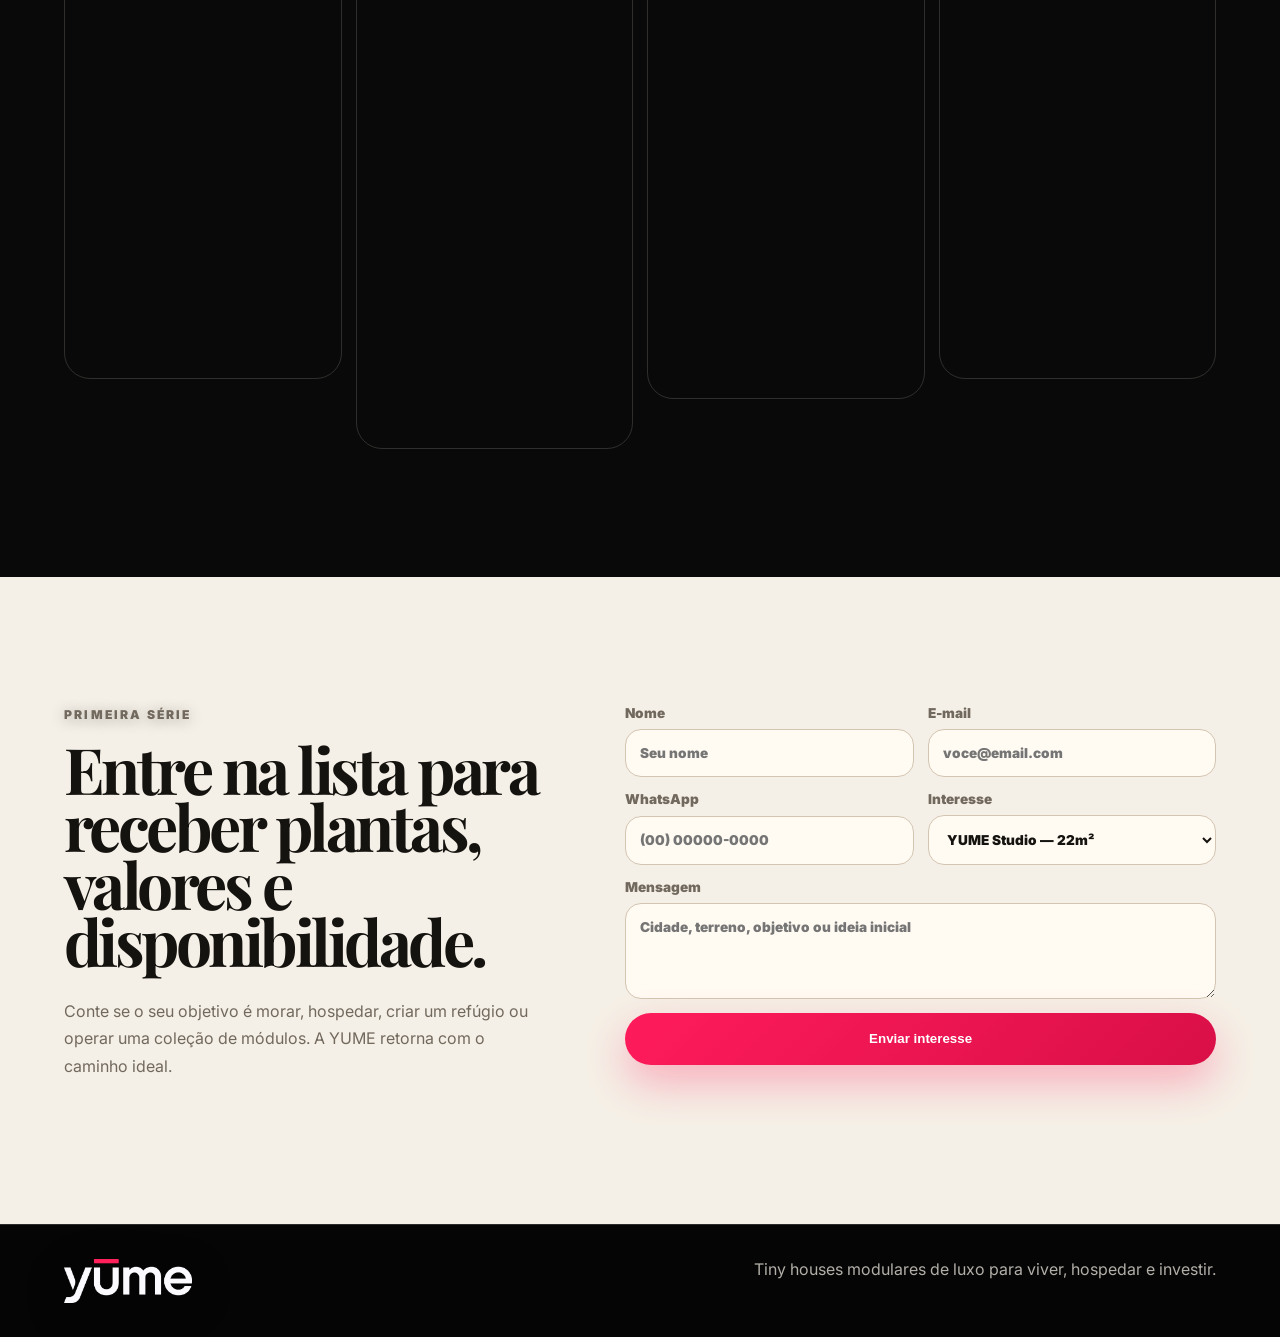
==== commit ebfd942c: "Update YUME video section headline" ====
--- a/index.html
+++ b/index.html
@@ -101,7 +101,7 @@
     <section class="video-section" id="video">
       <div class="section-heading">
         <p class="eyebrow">Por dentro do módulo</p>
-        <h2>Veja como a YUME transforma poucos metros em uma experiência completa.</h2>
+        <h2>Veja como a YUME transforma o conceito de viver.</h2>
       </div>
       <div class="video-frame">
         <video controls playsinline preload="metadata" poster="assets/interior-living.png">
